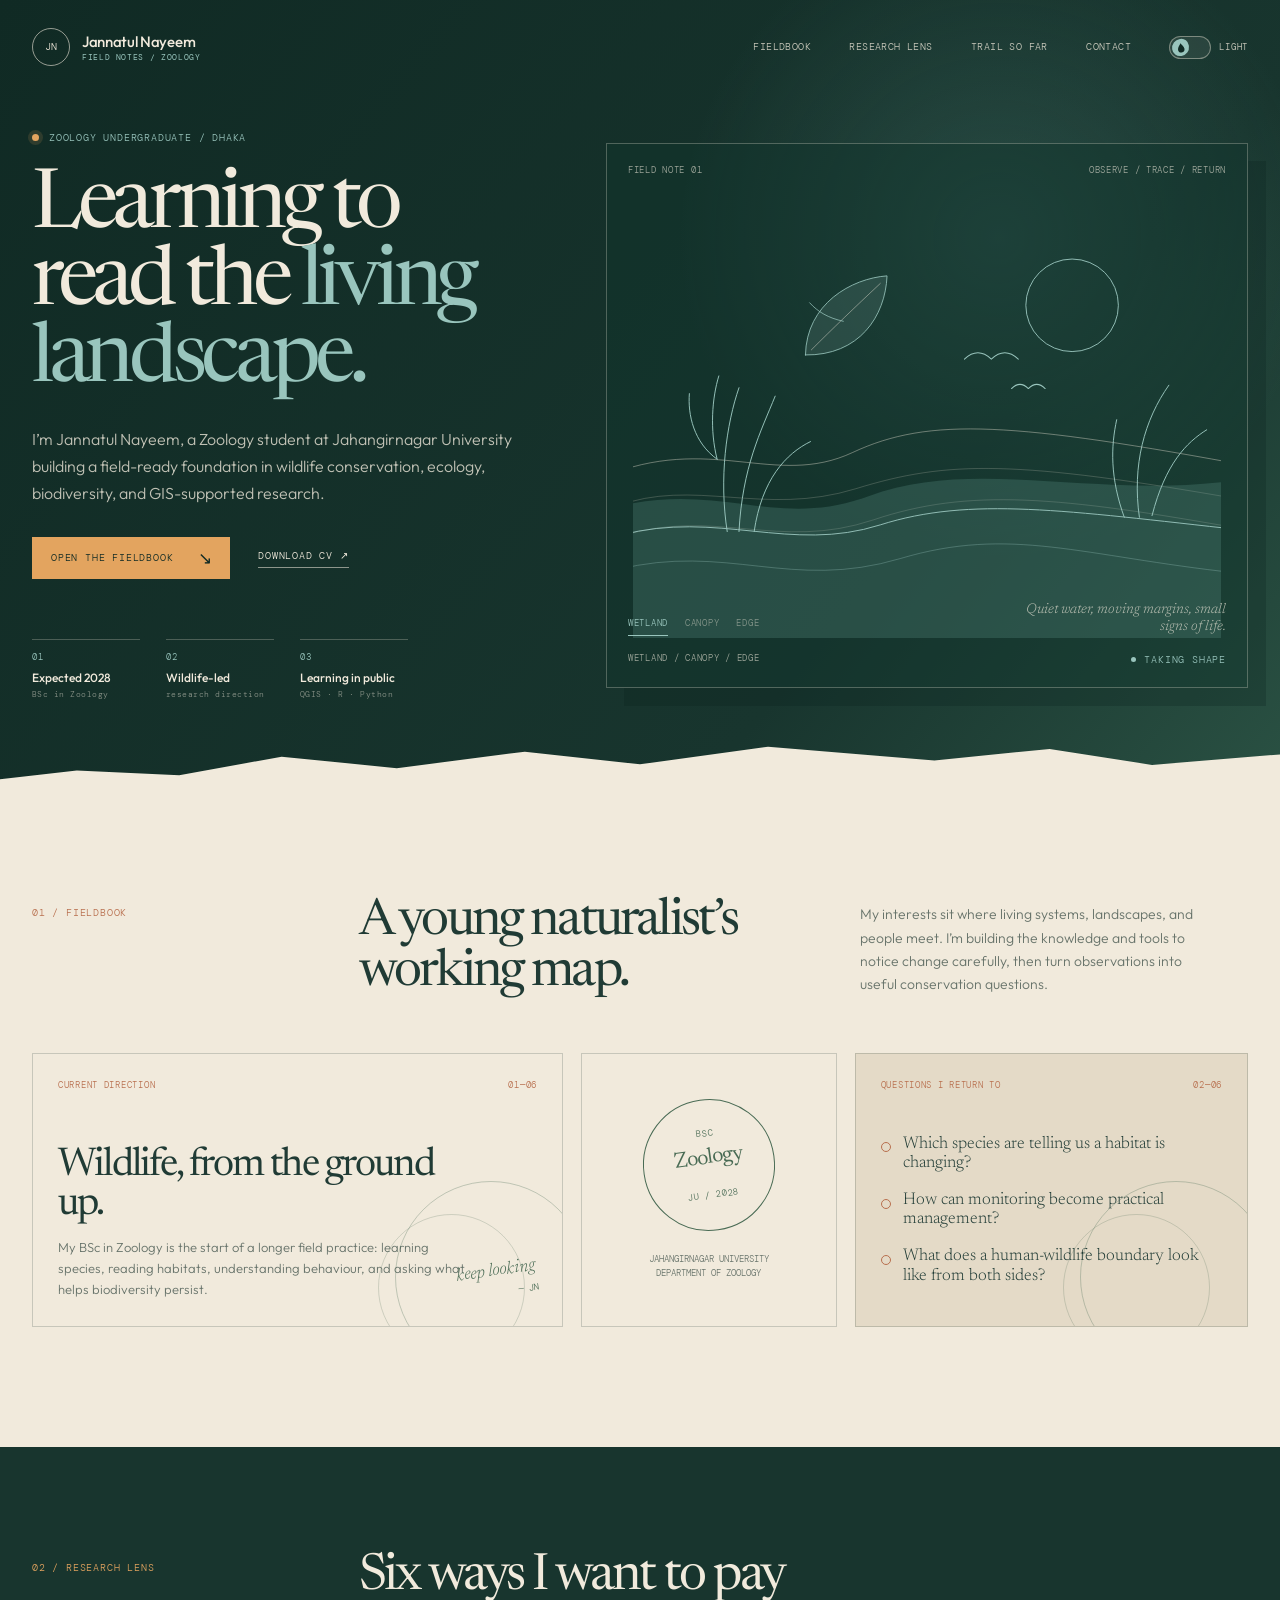
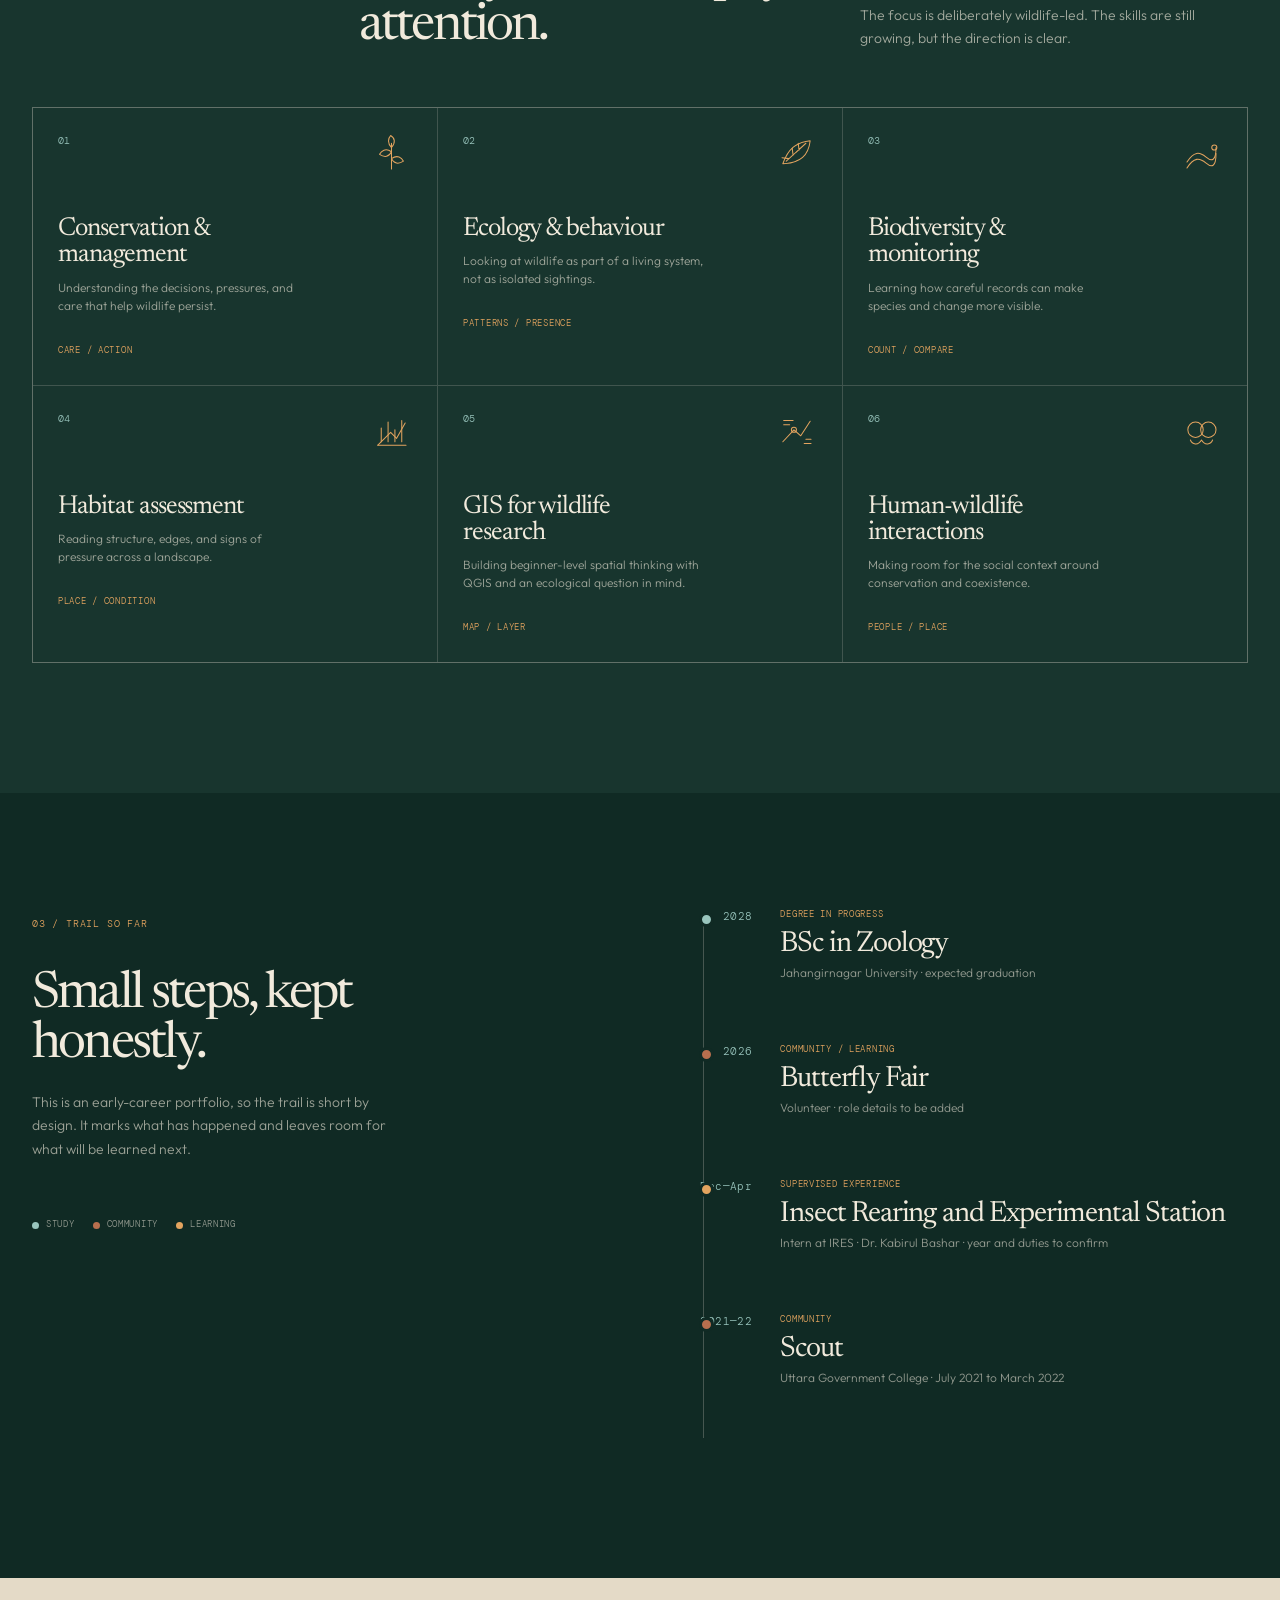
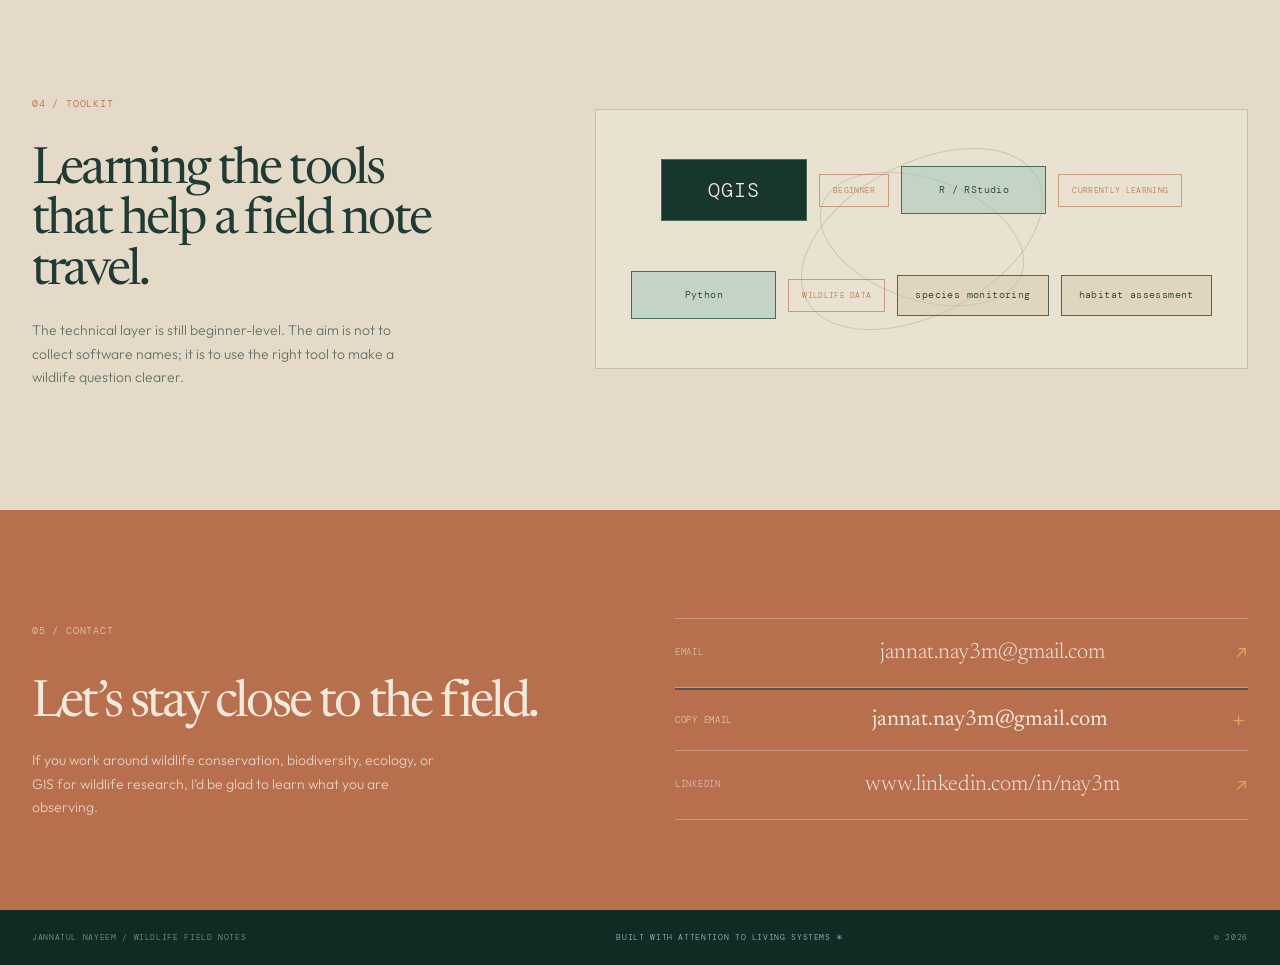
==== index.html @ 7527da5e "Add birds and flowing water to theme transition" ====
<!doctype html>
<html lang="en" data-theme="light">
  <head>
    <meta charset="utf-8">
    <meta name="viewport" content="width=device-width, initial-scale=1">
    <meta name="description" content="Jannatul Nayeem is a Zoology undergraduate building a field-ready foundation in wildlife conservation, biodiversity, species monitoring, habitat assessment, and GIS.">
    <meta name="theme-color" content="#18352e">
    <title>Jannatul Nayeem | Wildlife field notes</title>
    <script>
      try {
        const savedTheme = localStorage.getItem("jn-theme");
        if (savedTheme === "dark" || savedTheme === "light") {
          document.documentElement.dataset.theme = savedTheme;
        }
      } catch (error) {}
    </script>
    <link rel="preconnect" href="https://fonts.googleapis.com">
    <link rel="preconnect" href="https://fonts.gstatic.com" crossorigin>
    <link href="https://fonts.googleapis.com/css2?family=DM+Mono:wght@400;500&family=Newsreader:opsz,wght@6..72,300;6..72,400;6..72,500;6..72,600&family=Outfit:wght@300;400;500;600&display=swap" rel="stylesheet">
    <link rel="stylesheet" href="./styles.css">
  </head>
  <body>
    <div class="theme-drop-overlay" data-theme-drop aria-hidden="true">
      <span class="theme-ripple-cover" aria-hidden="true"></span>
      <div class="theme-water" aria-hidden="true"></div>
      <svg class="theme-water-flow" viewBox="0 0 1200 160" preserveAspectRatio="none" aria-hidden="true">
        <path class="flow-line flow-line-one" d="M0 76 C170 48 300 105 470 76 S790 47 1200 77"></path>
        <path class="flow-line flow-line-two" d="M0 99 C180 72 325 127 520 96 S850 76 1200 103"></path>
        <path class="flow-line flow-line-three" d="M0 124 C160 103 310 145 500 119 S870 104 1200 130"></path>
      </svg>
      <span class="theme-water-ripple" aria-hidden="true"></span>
      <div class="theme-birds" aria-hidden="true">
        <svg class="theme-bird bird-one" viewBox="0 0 32 16">
          <path d="M1 9C6 2 10 2 15 7C20 2 26 2 31 9C25 6 21 6 16 10C11 6 7 6 1 9Z"></path>
        </svg>
        <svg class="theme-bird bird-two" viewBox="0 0 32 16">
          <path d="M1 9C6 2 10 2 15 7C20 2 26 2 31 9C25 6 21 6 16 10C11 6 7 6 1 9Z"></path>
        </svg>
        <svg class="theme-bird bird-three" viewBox="0 0 32 16">
          <path d="M1 9C6 2 10 2 15 7C20 2 26 2 31 9C25 6 21 6 16 10C11 6 7 6 1 9Z"></path>
        </svg>
      </div>
      <svg class="theme-drop" viewBox="0 0 40 56" aria-hidden="true">
        <path d="M20 1C20 1 5 21.5 5 36a15 15 0 0 0 30 0C35 21.5 20 1 20 1Z"></path>
        <ellipse cx="13.5" cy="35" rx="3.5" ry="5.5"></ellipse>
      </svg>
      <span class="theme-drop-bead" aria-hidden="true"></span>
    </div>
    <div class="topographic-texture" aria-hidden="true"></div>
    <header class="site-header" id="top">
      <div class="nav-wrap">
        <a class="wordmark" href="#top" aria-label="Jannatul Nayeem home">
          <span class="wordmark-mark">JN</span>
          <span class="wordmark-copy">Jannatul Nayeem<small>field notes / zoology</small></span>
        </a>
        <div class="nav-actions">
          <button class="menu-toggle" type="button" aria-expanded="false" aria-controls="site-nav">Menu<span class="menu-line"></span></button>
          <nav class="site-nav" id="site-nav" aria-label="Primary navigation">
            <a href="#fieldbook">Fieldbook</a>
            <a href="#research">Research lens</a>
            <a href="#journey">Trail so far</a>
            <a href="#contact">Contact</a>
          </nav>
          <button class="theme-toggle" type="button" data-theme-toggle aria-pressed="false" aria-label="Switch to dark mode" title="Switch to dark mode">
            <span class="theme-toggle-track" aria-hidden="true"><span class="theme-toggle-drop"><svg viewBox="0 0 24 24"><path d="M12 2.5C10.2 5.8 5.5 10.4 5.5 14.8a6.5 6.5 0 0 0 13 0C18.5 10.4 13.8 5.8 12 2.5Z"></path></svg></span></span>
            <span class="theme-toggle-label">light</span>
          </button>
        </div>
      </div>
    </header>

    <main>
      <section class="hero section-shell" aria-labelledby="hero-title">
        <div class="hero-copy">
          <p class="eyebrow"><span class="eyebrow-dot"></span> Zoology undergraduate / Dhaka</p>
          <h1 id="hero-title">Learning to read the <em>living landscape.</em></h1>
          <p class="hero-intro">I’m Jannatul Nayeem, a Zoology student at Jahangirnagar University building a field-ready foundation in wildlife conservation, ecology, biodiversity, and GIS-supported research.</p>
          <div class="hero-actions">
            <a class="button button-primary" href="#fieldbook">Open the fieldbook <span aria-hidden="true">↘</span></a>
            <a class="text-link" href="./Jannatul-Nayeem-CV.docx">Download CV <span aria-hidden="true">↗</span></a>
          </div>
          <div class="hero-facts" aria-label="Quick facts">
            <div><span>01</span><strong>Expected 2028</strong><small>BSc in Zoology</small></div>
            <div><span>02</span><strong>Wildlife-led</strong><small>research direction</small></div>
            <div><span>03</span><strong>Learning in public</strong><small>QGIS · R · Python</small></div>
          </div>
        </div>

        <div class="hero-art-wrap">
          <div class="hero-art" data-habitat="wetland">
            <div class="art-topline"><span>FIELD NOTE 01</span><span>OBSERVE / TRACE / RETURN</span></div>
            <svg class="habitat-drawing" viewBox="0 0 700 520" role="img" aria-labelledby="habitat-title habitat-desc">
              <title id="habitat-title">An abstract field sketch of a wetland edge</title>
              <desc id="habitat-desc">Layered contour lines, reeds, a rising sun, and birds over a quiet waterline.</desc>
              <circle class="sun" cx="522" cy="124" r="55"></circle>
              <path class="contour contour-one" d="M-35 328 C92 275 169 342 261 299 S452 263 739 316"></path>
              <path class="contour contour-two" d="M-20 363 C72 328 155 376 265 342 S455 308 724 355"></path>
              <path class="contour contour-three" d="M-16 399 C96 363 173 417 286 379 S506 351 725 390"></path>
              <path class="water" d="M-25 365 C101 331 170 392 280 351 C409 303 555 357 725 331 L725 544 L-25 544 Z"></path>
              <path class="water-line" d="M-14 397 C101 367 187 419 294 385 S514 368 723 391"></path>
              <path class="water-line faint" d="M-18 438 C112 406 187 464 318 425 S532 422 716 442"></path>
              <g class="reeds">
                <path d="M112 393 C102 330 111 265 126 222"></path>
                <path d="M126 393 C130 316 152 274 169 232"></path>
                <path d="M144 393 C153 331 182 300 211 286"></path>
                <path d="M100 307 C72 287 65 254 67 229"></path>
                <path d="M100 307 C91 272 94 234 102 208"></path>
                <path d="M602 376 C593 314 608 260 637 219"></path>
                <path d="M617 374 C633 312 658 287 682 272"></path>
                <path d="M584 376 C567 329 568 292 575 260"></path>
              </g>
              <g class="birds">
                <path d="M394 188 q16 -15 32 0 q16 -15 32 0"></path>
                <path d="M450 223 q10 -10 20 0 q10 -10 20 0"></path>
              </g>
              <g class="leaf-mark">
                <path d="M205 183 C206 122 260 92 302 89 C300 137 269 184 205 183 Z"></path>
                <path d="M212 177 C238 151 263 127 294 98"></path>
                <path d="M250 143 C232 139 220 132 210 121"></path>
              </g>
            </svg>
            <div class="art-bottomline"><span>WETLAND / CANOPY / EDGE</span><span class="art-status"><i></i> taking shape</span></div>
            <div class="habitat-switcher" role="tablist" aria-label="Habitat palette">
              <button class="habitat-tab is-active" type="button" role="tab" aria-selected="true" data-habitat="wetland">wetland</button>
              <button class="habitat-tab" type="button" role="tab" aria-selected="false" data-habitat="canopy">canopy</button>
              <button class="habitat-tab" type="button" role="tab" aria-selected="false" data-habitat="edge">edge</button>
            </div>
            <p class="art-note" id="habitat-note">Quiet water, moving margins, small signs of life.</p>
          </div>
        </div>
      </section>

      <section class="paper-section" id="fieldbook" aria-labelledby="fieldbook-title">
        <div class="section-shell">
          <div class="section-heading" data-reveal>
            <p class="section-number">01 / fieldbook</p>
            <h2 id="fieldbook-title">A young naturalist’s working map.</h2>
            <p>My interests sit where living systems, landscapes, and people meet. I’m building the knowledge and tools to notice change carefully, then turn observations into useful conservation questions.</p>
          </div>
          <div class="fieldbook-grid">
            <article class="note-card note-card-large" data-reveal>
              <div class="note-card-meta"><span>current direction</span><span>01—06</span></div>
              <h3>Wildlife, from the ground up.</h3>
              <p>My BSc in Zoology is the start of a longer field practice: learning species, reading habitats, understanding behaviour, and asking what helps biodiversity persist.</p>
              <div class="handwritten-mark">keep looking<br><span>— JN</span></div>
            </article>
            <article class="note-card note-card-stamp" data-reveal>
              <div class="stamp-ring">BSc<br><strong>Zoology</strong><br>JU / 2028</div>
              <p>Jahangirnagar University<br>Department of Zoology</p>
            </article>
            <article class="note-card note-card-list" data-reveal>
              <div class="note-card-meta"><span>questions I return to</span><span>02—06</span></div>
              <ul>
                <li>Which species are telling us a habitat is changing?</li>
                <li>How can monitoring become practical management?</li>
                <li>What does a human-wildlife boundary look like from both sides?</li>
              </ul>
            </article>
          </div>
        </div>
      </section>

      <section class="research-section" id="research" aria-labelledby="research-title">
        <div class="section-shell">
          <div class="section-heading section-heading-dark" data-reveal>
            <p class="section-number">02 / research lens</p>
            <h2 id="research-title">Six ways I want to pay attention.</h2>
            <p>The focus is deliberately wildlife-led. The skills are still growing, but the direction is clear.</p>
          </div>
          <div class="research-grid">
            <article class="research-card" data-reveal>
              <div class="card-top"><span>01</span><svg viewBox="0 0 48 48" aria-hidden="true"><path d="M24 42V12M24 22c-7-5-12-1-14 3 6 4 11 3 14-3Zm0 8c7-5 12-1 14 3-6 4-11 3-14-3Z"></path><path d="M24 17c-5-5-4-11-1-14 5 3 6 8 1 14Z"></path></svg></div>
              <h3>Conservation &amp; management</h3>
              <p>Understanding the decisions, pressures, and care that help wildlife persist.</p>
              <span class="card-tag">care / action</span>
            </article>
            <article class="research-card" data-reveal>
              <div class="card-top"><span>02</span><svg viewBox="0 0 48 48" aria-hidden="true"><path d="M8 36c6-17 15-25 32-27-2 17-11 26-32 27Z"></path><path d="M12 33 35 12M20 26l-1-8M27 20l-1-8M15 30l-8-1"></path></svg></div>
              <h3>Ecology &amp; behaviour</h3>
              <p>Looking at wildlife as part of a living system, not as isolated sightings.</p>
              <span class="card-tag">patterns / presence</span>
            </article>
            <article class="research-card" data-reveal>
              <div class="card-top"><span>03</span><svg viewBox="0 0 48 48" aria-hidden="true"><path d="M7 34c8-13 15-12 22-6s12 5 12-11"></path><path d="M7 41c8-13 15-12 22-6s12 5 12-11"></path><circle cx="39" cy="17" r="3"></circle></svg></div>
              <h3>Biodiversity &amp; monitoring</h3>
              <p>Learning how careful records can make species and change more visible.</p>
              <span class="card-tag">count / compare</span>
            </article>
            <article class="research-card" data-reveal>
              <div class="card-top"><span>04</span><svg viewBox="0 0 48 48" aria-hidden="true"><path d="M8 40 23 25l7 7 10-18"></path><path d="M8 40h33M12 36V20M20 36V13M28 36V22M36 36V11"></path></svg></div>
              <h3>Habitat assessment</h3>
              <p>Reading structure, edges, and signs of pressure across a landscape.</p>
              <span class="card-tag">place / condition</span>
            </article>
            <article class="research-card" data-reveal>
              <div class="card-top"><span>05</span><svg viewBox="0 0 48 48" aria-hidden="true"><path d="M8 36 21 22l8 7 11-17"></path><path d="M9 11h11M9 16h7M33 38h8M35 33h6"></path><circle cx="21" cy="22" r="3"></circle></svg></div>
              <h3>GIS for wildlife research</h3>
              <p>Building beginner-level spatial thinking with QGIS and an ecological question in mind.</p>
              <span class="card-tag">map / layer</span>
            </article>
            <article class="research-card" data-reveal>
              <div class="card-top"><span>06</span><svg viewBox="0 0 48 48" aria-hidden="true"><circle cx="17" cy="22" r="9"></circle><circle cx="32" cy="22" r="9"></circle><path d="M11 34c2 5 9 7 13 0 4 7 11 5 13 0"></path></svg></div>
              <h3>Human-wildlife interactions</h3>
              <p>Making room for the social context around conservation and coexistence.</p>
              <span class="card-tag">people / place</span>
            </article>
          </div>
        </div>
      </section>

      <section class="trail-section" id="journey" aria-labelledby="journey-title">
        <div class="section-shell trail-layout">
          <div class="trail-intro" data-reveal>
            <p class="section-number">03 / trail so far</p>
            <h2 id="journey-title">Small steps, kept honestly.</h2>
            <p>This is an early-career portfolio, so the trail is short by design. It marks what has happened and leaves room for what will be learned next.</p>
            <div class="trail-legend"><span><i class="legend-dot legend-dot-study"></i> study</span><span><i class="legend-dot legend-dot-community"></i> community</span><span><i class="legend-dot legend-dot-learning"></i> learning</span></div>
          </div>
          <div class="timeline">
            <article class="timeline-item timeline-study" data-reveal><span class="timeline-year">2028</span><div><p class="timeline-label">degree in progress</p><h3>BSc in Zoology</h3><p>Jahangirnagar University · expected graduation</p></div></article>
            <article class="timeline-item timeline-community" data-reveal><span class="timeline-year">2026</span><div><p class="timeline-label">community / learning</p><h3>Butterfly Fair</h3><p>Volunteer · role details to be added</p></div></article>
            <article class="timeline-item timeline-learning" data-reveal><span class="timeline-year">Dec—Apr</span><div><p class="timeline-label">supervised experience</p><h3>Insect Rearing and Experimental Station</h3><p>Intern at IRES · Dr. Kabirul Bashar · year and duties to confirm</p></div></article>
            <article class="timeline-item timeline-community" data-reveal><span class="timeline-year">2021—22</span><div><p class="timeline-label">community</p><h3>Scout</h3><p>Uttara Government College · July 2021 to March 2022</p></div></article>
          </div>
        </div>
      </section>

      <section class="toolkit-section" aria-labelledby="toolkit-title">
        <div class="section-shell toolkit-grid">
          <div data-reveal>
            <p class="section-number">04 / toolkit</p>
            <h2 id="toolkit-title">Learning the tools that help a field note travel.</h2>
            <p class="toolkit-copy">The technical layer is still beginner-level. The aim is not to collect software names; it is to use the right tool to make a wildlife question clearer.</p>
          </div>
          <div class="toolkit-cloud" data-reveal aria-label="Tools and learning areas">
            <span class="tool-chip chip-large">QGIS</span>
            <span class="tool-chip chip-small">beginner</span>
            <span class="tool-chip chip-medium">R / RStudio</span>
            <span class="tool-chip chip-small">currently learning</span>
            <span class="tool-chip chip-medium">Python</span>
            <span class="tool-chip chip-small">wildlife data</span>
            <span class="tool-chip chip-wide">species monitoring</span>
            <span class="tool-chip chip-wide">habitat assessment</span>
          </div>
        </div>
      </section>

      <section class="contact-section" id="contact" aria-labelledby="contact-title">
        <div class="section-shell contact-inner" data-reveal>
          <div>
            <p class="section-number">05 / contact</p>
            <h2 id="contact-title">Let’s stay close to the field.</h2>
            <p>If you work around wildlife conservation, biodiversity, ecology, or GIS for wildlife research, I’d be glad to learn what you are observing.</p>
          </div>
          <div class="contact-links">
            <a class="contact-link" href="mailto:jannat.nay3m@gmail.com"><span>email</span>jannat.nay3m@gmail.com <b aria-hidden="true">↗</b></a>
            <button class="contact-link contact-link-button" type="button" data-copy-email><span>copy email</span>jannat.nay3m@gmail.com <b aria-hidden="true">＋</b></button>
            <a class="contact-link" href="https://www.linkedin.com/in/nay3m" target="_blank" rel="noreferrer"><span>LinkedIn</span>www.linkedin.com/in/nay3m <b aria-hidden="true">↗</b></a>
          </div>
          <p class="contact-status" aria-live="polite" data-contact-status></p>
        </div>
      </section>
    </main>

    <footer class="site-footer">
      <div class="section-shell footer-inner">
        <span>Jannatul Nayeem / wildlife field notes</span>
        <span>Built with attention to living systems <span aria-hidden="true">✳</span></span>
        <span>© <span data-year>2026</span></span>
      </div>
    </footer>
    <script src="./script.js"></script>
  </body>
</html>
---- styles.css ----
:root {
  --ink: #203b35;
  --deep: #102a24;
  --forest: #18352e;
  --moss: #496b54;
  --water: #99c5bd;
  --water-dark: #5d928a;
  --paper: #f1eadc;
  --paper-deep: #e4dac7;
  --sand: #d4c5a7;
  --clay: #b86f4e;
  --sun: #e3a45f;
  --muted: #68746b;
  --line: rgba(32, 59, 53, 0.2);
  --serif: "Newsreader", Georgia, serif;
  --sans: "Outfit", Arial, sans-serif;
  --mono: "DM Mono", "Courier New", monospace;
  --radius: 4px;
  --max: 1320px;
}

html {
  color-scheme: light;
}

html[data-theme="dark"] {
  color-scheme: dark;
  --ink: #dce8da;
  --deep: #081c17;
  --forest: #102d26;
  --moss: #86ad8c;
  --water: #a6d8d1;
  --water-dark: #6faea4;
  --paper-deep: #132e26;
  --sand: #415d4a;
  --clay: #c78262;
  --sun: #f1bd72;
  --muted: #aabaaa;
  --line: rgba(220, 232, 218, 0.19);
}

* {
  box-sizing: border-box;
}

html {
  scroll-behavior: smooth;
}

body {
  margin: 0;
  color: var(--ink);
  background: var(--paper);
  font-family: var(--sans);
  font-weight: 300;
  line-height: 1.55;
  overflow-x: hidden;
}

body::selection {
  color: var(--paper);
  background: var(--clay);
}

a {
  color: inherit;
  text-decoration: none;
}

button,
a {
  -webkit-tap-highlight-color: transparent;
}

button:focus-visible,
a:focus-visible {
  outline: 2px solid var(--clay);
  outline-offset: 4px;
}

.topographic-texture {
  position: fixed;
  z-index: 20;
  inset: 0;
  pointer-events: none;
  opacity: 0.18;
  background-image: radial-gradient(rgba(32, 59, 53, 0.22) 0.6px, transparent 0.6px);
  background-size: 8px 8px;
  mix-blend-mode: multiply;
}

.section-shell,
.nav-wrap {
  width: min(calc(100% - 64px), var(--max));
  margin: 0 auto;
}

.site-header {
  position: absolute;
  z-index: 10;
  top: 0;
  left: 0;
  width: 100%;
  color: var(--paper);
}

.nav-wrap {
  display: flex;
  align-items: center;
  justify-content: space-between;
  padding: 28px 0;
}

.nav-actions {
  display: flex;
  align-items: center;
  gap: clamp(18px, 3vw, 42px);
}

.wordmark {
  display: inline-flex;
  align-items: center;
  gap: 12px;
  letter-spacing: -0.02em;
}

.wordmark-mark {
  display: grid;
  width: 38px;
  height: 38px;
  place-items: center;
  border: 1px solid rgba(241, 234, 220, 0.6);
  border-radius: 50%;
  color: var(--paper);
  font-family: var(--mono);
  font-size: 10px;
}

.wordmark-copy {
  font-size: 15px;
  font-weight: 500;
}

.wordmark-copy small {
  display: block;
  margin-top: -2px;
  color: var(--water);
  font-family: var(--mono);
  font-size: 8px;
  font-weight: 400;
  letter-spacing: 0.08em;
  text-transform: uppercase;
}

.site-nav {
  display: flex;
  align-items: center;
  gap: clamp(18px, 3vw, 44px);
  font-family: var(--mono);
  font-size: 10px;
  letter-spacing: 0.04em;
  text-transform: uppercase;
}

.site-nav a {
  position: relative;
  color: rgba(241, 234, 220, 0.82);
}

.site-nav a::after {
  position: absolute;
  right: 0;
  bottom: -7px;
  left: 0;
  height: 1px;
  background: var(--sun);
  content: "";
  transform: scaleX(0);
  transform-origin: right;
  transition: transform 220ms ease;
}

.site-nav a:hover::after {
  transform: scaleX(1);
  transform-origin: left;
}

.theme-toggle {
  display: inline-flex;
  align-items: center;
  gap: 8px;
  padding: 0;
  border: 0;
  color: rgba(241, 234, 220, 0.76);
  background: transparent;
  cursor: pointer;
  font-family: var(--mono);
  font-size: 9px;
  letter-spacing: 0.08em;
  text-transform: uppercase;
}

.theme-toggle-track {
  position: relative;
  display: inline-block;
  width: 42px;
  height: 23px;
  border: 1px solid rgba(241, 234, 220, 0.42);
  border-radius: 999px;
  background: rgba(241, 234, 220, 0.08);
  transition: background 420ms ease, border-color 420ms ease;
}

.theme-toggle-drop {
  position: absolute;
  top: 2px;
  left: 2px;
  display: grid;
  width: 17px;
  height: 17px;
  place-items: center;
  border-radius: 55% 45% 52% 48%;
  background: var(--water);
  transform: rotate(-8deg);
  transition: background 420ms ease, transform 520ms cubic-bezier(0.22, 1, 0.36, 1);
}

.theme-toggle-drop svg {
  width: 12px;
  height: 12px;
  fill: var(--deep);
}

.theme-toggle:hover {
  color: var(--paper);
}

.theme-toggle:hover .theme-toggle-track {
  border-color: var(--water);
}

html[data-theme="dark"] .theme-toggle-track {
  background: rgba(166, 216, 209, 0.12);
}

html[data-theme="dark"] .theme-toggle-drop {
  background: var(--sun);
  transform: translateX(19px) rotate(172deg);
}

html[data-theme="dark"] .paper-section {
  background: var(--paper-deep);
}

html[data-theme="dark"] .toolkit-section {
  background: #0e241e;
}

html[data-theme="dark"] .note-card {
  background: rgba(35, 67, 58, 0.64);
}

html[data-theme="dark"] .toolkit-cloud {
  background: rgba(35, 67, 58, 0.62);
}

html[data-theme="dark"] .chip-medium {
  background: rgba(117, 181, 171, 0.22);
}

html[data-theme="dark"] .chip-wide {
  background: rgba(212, 197, 167, 0.12);
}

body,
.paper-section,
.research-section,
.trail-section,
.toolkit-section,
.note-card,
.toolkit-cloud,
.hero-art,
.site-footer {
  transition: background-color 420ms ease, color 420ms ease, border-color 420ms ease;
}

.theme-drop-overlay {
  position: fixed;
  z-index: 99999;
  inset: 0;
  pointer-events: none;
  opacity: 0;
  visibility: hidden;
  view-transition-name: theme-drop;
}

.theme-drop-overlay.is-active {
  opacity: 1;
  visibility: visible;
}

.theme-water {
  position: absolute;
  inset: 0;
  width: 100%;
  height: 100%;
  pointer-events: none;
}

.theme-water-flow {
  position: absolute;
  z-index: 1;
  top: calc(var(--ripple-y, 42vh) - 80px);
  left: -10%;
  width: 120%;
  height: 160px;
  overflow: visible;
  opacity: 0;
  transform: scaleX(0.18);
  transform-origin: 50% 50%;
}

.theme-water-flow.is-flowing {
  opacity: 0.92;
  animation: theme-water-flow-spread 1750ms cubic-bezier(0.12, 0.72, 0.28, 1) both;
}

.flow-line {
  fill: none;
  stroke: var(--water);
  stroke-linecap: round;
  stroke-dasharray: 90 34;
  stroke-width: 2;
  opacity: 0.8;
}

.flow-line-two {
  stroke-width: 1.5;
  opacity: 0.62;
}

.flow-line-three {
  stroke-width: 1;
  opacity: 0.44;
}

.theme-water-flow.is-flowing .flow-line {
  animation: theme-water-flow-slide 1400ms linear both;
}

.theme-water-flow.is-flowing .flow-line-two {
  animation-delay: 80ms;
}

.theme-water-flow.is-flowing .flow-line-three {
  animation-delay: 150ms;
}

.theme-water-ripple {
  position: absolute;
  z-index: 1;
  top: var(--ripple-y, 42vh);
  left: var(--ripple-x, 50vw);
  width: 92px;
  height: 28px;
  border: 2px solid var(--water);
  border-radius: 50%;
  opacity: 0;
  transform: translate(-50%, -50%) scale(0.2);
}

.theme-water-ripple::after {
  position: absolute;
  top: -12px;
  right: -28px;
  bottom: -12px;
  left: -28px;
  border: 1px solid var(--water);
  border-radius: 50%;
  content: "";
  opacity: 0.5;
}

.theme-water-ripple.is-flowing {
  animation: theme-water-ripple 1500ms cubic-bezier(0.12, 0.72, 0.28, 1) both;
}

.theme-birds {
  position: absolute;
  z-index: 4;
  inset: 0;
  pointer-events: none;
}

.theme-bird {
  position: absolute;
  width: 32px;
  height: 16px;
  filter: drop-shadow(0 2px 3px rgba(0, 0, 0, 0.22));
  opacity: 0;
  overflow: visible;
  will-change: transform, opacity;
}

.theme-bird path {
  fill: var(--water);
}

.theme-ripple-cover {
  position: absolute;
  z-index: 0;
  inset: 0;
  background: var(--ripple-cover, var(--deep));
  clip-path: ellipse(0 0 at var(--ripple-x, 50vw) var(--ripple-y, 40vh));
  opacity: 0;
}

.theme-drop {
  position: absolute;
  z-index: 2;
  top: 0;
  left: 0;
  width: 40px;
  height: 56px;
  filter: drop-shadow(0 3px 8px rgba(0, 0, 0, 0.25));
  opacity: 0;
  transform: translate(-50%, 0) scale(0.25);
  transform-origin: 50% 0;
  will-change: transform, opacity;
}

.theme-drop path {
  fill: var(--water);
}

.theme-drop ellipse {
  fill: #fff;
  opacity: 0.35;
}

.theme-drop-bead,
.theme-splash-drop {
  position: absolute;
  pointer-events: none;
}

.theme-drop-bead {
  z-index: 3;
  top: 0;
  left: 0;
  width: 10px;
  height: 10px;
  border-radius: 50%;
  background: var(--water);
  box-shadow: inset 0 2px 2px rgba(255, 255, 255, 0.6), inset 0 -1px 2px rgba(0, 0, 0, 0.35), 0 1px 2px rgba(0, 0, 0, 0.25);
  opacity: 0;
}

.theme-splash-drop {
  z-index: 3;
  opacity: 0.95;
}

.theme-splash-drop i {
  display: block;
  width: 100%;
  height: 100%;
  border-radius: 50%;
  background: var(--water);
  box-shadow: inset 0 1px 1px rgba(255, 255, 255, 0.65), inset 0 -1px 1px rgba(0, 0, 0, 0.35), 0 1px 2px rgba(0, 0, 0, 0.3);
}

@keyframes theme-water-flow-spread {
  0% {
    opacity: 0;
    transform: scaleX(0.18) translateY(6px);
  }

  20% {
    opacity: 0.92;
  }

  100% {
    opacity: 0;
    transform: scaleX(1) translateY(0);
  }
}

@keyframes theme-water-flow-slide {
  0% {
    stroke-dashoffset: 90;
  }

  100% {
    stroke-dashoffset: -220;
  }
}

@keyframes theme-water-ripple {
  0% {
    opacity: 0;
    transform: translate(-50%, -50%) scale(0.2);
  }

  18% {
    opacity: 0.9;
  }

  100% {
    opacity: 0;
    transform: translate(-50%, -50%) scale(4.2);
  }
}

::view-transition {
  pointer-events: none;
}

.menu-toggle {
  display: none;
}

.hero {
  position: relative;
  display: grid;
  min-height: min(780px, 100vh);
  grid-template-columns: minmax(0, 0.86fr) minmax(480px, 1.14fr);
  align-items: center;
  gap: clamp(38px, 7vw, 120px);
  padding-top: 130px;
  padding-bottom: 92px;
  color: var(--paper);
}

.hero::before {
  position: absolute;
  z-index: -1;
  top: 0;
  right: calc((100vw - 100%) / -2);
  bottom: 0;
  left: calc((100vw - 100%) / -2);
  background:
    radial-gradient(circle at 78% 30%, rgba(93, 146, 138, 0.26), transparent 28%),
    linear-gradient(130deg, var(--deep), var(--forest) 70%, #2a5143);
  content: "";
}

.hero::after {
  position: absolute;
  z-index: -1;
  right: calc((100vw - 100%) / -2);
  bottom: -1px;
  left: calc((100vw - 100%) / -2);
  height: 55px;
  background: var(--paper);
  clip-path: polygon(0 74%, 6% 58%, 14% 67%, 22% 33%, 31% 54%, 41% 24%, 50% 47%, 60% 15%, 73% 40%, 82% 19%, 90% 48%, 100% 29%, 100% 100%, 0 100%);
  content: "";
}

.eyebrow,
.section-number,
.note-card-meta,
.card-tag,
.timeline-label,
.art-topline,
.art-bottomline,
.trail-legend,
.contact-link span,
.site-footer,
.habitat-switcher,
.art-status {
  font-family: var(--mono);
  font-size: 10px;
  letter-spacing: 0.08em;
  text-transform: uppercase;
}

.eyebrow {
  display: flex;
  align-items: center;
  gap: 10px;
  margin: 0 0 24px;
  color: var(--water);
}

.eyebrow-dot,
.art-status i {
  display: inline-block;
  width: 7px;
  height: 7px;
  border-radius: 50%;
  background: var(--sun);
  box-shadow: 0 0 0 4px rgba(227, 164, 95, 0.14);
}

h1,
h2,
h3,
p {
  margin-top: 0;
}

h1,
h2,
h3 {
  font-weight: 400;
}

h1 {
  max-width: 700px;
  margin-bottom: 25px;
  font-family: var(--serif);
  font-size: clamp(54px, 6.4vw, 98px);
  letter-spacing: -0.065em;
  line-height: 0.94;
}

h1 em {
  color: var(--water);
  font-style: normal;
}

.hero-intro {
  max-width: 510px;
  margin-bottom: 30px;
  color: rgba(241, 234, 220, 0.78);
  font-size: 16px;
  line-height: 1.7;
}

.hero-actions {
  display: flex;
  align-items: center;
  gap: 28px;
  margin-bottom: 60px;
}

.button {
  display: inline-flex;
  align-items: center;
  gap: 25px;
  padding: 13px 17px 13px 19px;
  font-family: var(--mono);
  font-size: 10px;
  letter-spacing: 0.08em;
  text-transform: uppercase;
  transition: transform 180ms ease, background 180ms ease;
}

.button:hover {
  transform: translateY(-3px);
}

.button-primary {
  color: var(--deep);
  background: var(--sun);
}

.button-primary span {
  font-size: 17px;
  line-height: 0;
}

.text-link {
  padding-bottom: 4px;
  border-bottom: 1px solid rgba(241, 234, 220, 0.55);
  color: var(--paper);
  font-family: var(--mono);
  font-size: 10px;
  letter-spacing: 0.08em;
  text-transform: uppercase;
}

.text-link:hover {
  border-color: var(--sun);
  color: var(--sun);
}

.hero-facts {
  display: flex;
  gap: 26px;
}

.hero-facts div {
  min-width: 108px;
  padding-top: 11px;
  border-top: 1px solid rgba(241, 234, 220, 0.25);
}

.hero-facts span,
.hero-facts small {
  display: block;
  color: var(--water);
  font-family: var(--mono);
  font-size: 9px;
  letter-spacing: 0.06em;
  text-transform: uppercase;
}

.hero-facts strong {
  display: block;
  margin: 4px 0 1px;
  color: var(--paper);
  font-size: 12px;
  font-weight: 500;
}

.hero-facts small {
  color: rgba(241, 234, 220, 0.56);
  font-size: 8px;
  text-transform: none;
}

.hero-art-wrap {
  position: relative;
}

.hero-art {
  --art-main: var(--water);
  --art-line: rgba(241, 234, 220, 0.52);
  position: relative;
  min-height: 545px;
  overflow: hidden;
  padding: 20px 21px 22px;
  border: 1px solid rgba(241, 234, 220, 0.28);
  background: rgba(18, 53, 45, 0.48);
  box-shadow: 18px 18px 0 rgba(9, 35, 29, 0.25);
  transition: background 300ms ease;
  animation: art-settle 850ms cubic-bezier(0.22, 1, 0.36, 1) both;
}

.hero-art[data-habitat="canopy"] {
  --art-main: #c4bc73;
  background: rgba(38, 64, 41, 0.6);
}

.hero-art[data-habitat="edge"] {
  --art-main: #e0a574;
  background: rgba(74, 59, 43, 0.56);
}

.art-topline,
.art-bottomline {
  display: flex;
  justify-content: space-between;
  color: rgba(241, 234, 220, 0.63);
  font-size: 9px;
}

.art-bottomline {
  position: absolute;
  right: 21px;
  bottom: 20px;
  left: 21px;
}

.art-status {
  display: flex;
  align-items: center;
  gap: 8px;
  color: var(--art-main);
}

.art-status i {
  width: 5px;
  height: 5px;
  box-shadow: none;
  background: var(--art-main);
}

.habitat-drawing {
  position: absolute;
  top: 57px;
  left: 4%;
  width: 92%;
  height: auto;
}

.habitat-drawing .sun {
  fill: none;
  stroke: var(--art-main);
  stroke-width: 1.1;
  transform-box: fill-box;
  transform-origin: center;
  animation: sun-pulse 7s ease-in-out infinite;
}

.contour,
.water-line,
.reeds path,
.birds path,
.leaf-mark path {
  fill: none;
  stroke: var(--art-line);
  stroke-linecap: round;
  stroke-linejoin: round;
}

.contour {
  stroke-width: 0.9;
}

.contour-two,
.contour-three {
  opacity: 0.5;
}

.water {
  fill: rgba(93, 146, 138, 0.28);
  stroke: none;
  transform-box: fill-box;
  transform-origin: center;
  animation: water-drift 10s ease-in-out infinite;
}

.water-line {
  stroke: var(--art-main);
  stroke-width: 1.1;
  animation: water-line-drift 8s ease-in-out infinite;
}

.water-line.faint {
  opacity: 0.35;
}

.reeds path {
  stroke: var(--art-main);
  stroke-width: 1.15;
  transform-box: fill-box;
  transform-origin: bottom center;
  animation: reed-sway 6s ease-in-out infinite;
}

.reeds path:nth-child(2n) {
  animation-delay: -1.6s;
}

.reeds path:nth-child(3n) {
  animation-delay: -3.1s;
}

.birds path {
  stroke: var(--art-main);
  stroke-width: 1.2;
  transform-box: fill-box;
  transform-origin: center;
  animation: bird-glide 12s ease-in-out infinite;
}

.birds path:nth-child(2n) {
  animation-delay: -4s;
}

.leaf-mark path:first-child {
  fill: rgba(153, 197, 189, 0.14);
  stroke: var(--art-main);
}

.leaf-mark path:last-child {
  stroke: var(--art-main);
  stroke-width: 0.9;
}

.leaf-mark {
  transform-box: fill-box;
  transform-origin: center;
  animation: leaf-breathe 8s ease-in-out infinite;
}

.habitat-switcher {
  position: absolute;
  bottom: 51px;
  left: 21px;
  display: flex;
  gap: 17px;
}

.habitat-tab {
  padding: 0 0 4px;
  border: 0;
  border-bottom: 1px solid transparent;
  color: rgba(241, 234, 220, 0.46);
  background: transparent;
  cursor: pointer;
  font: inherit;
  font-size: 9px;
  letter-spacing: 0.08em;
  text-transform: uppercase;
}

.habitat-tab:hover,
.habitat-tab.is-active {
  border-color: var(--art-main);
  color: var(--art-main);
}

.art-note {
  position: absolute;
  right: 21px;
  bottom: 51px;
  max-width: 230px;
  margin: 0;
  color: rgba(241, 234, 220, 0.72);
  font-family: var(--serif);
  font-size: 14px;
  font-style: italic;
  line-height: 1.2;
  text-align: right;
}

.paper-section {
  padding: 105px 0 120px;
  background: var(--paper);
}

.section-heading {
  display: grid;
  grid-template-columns: 0.75fr 1.2fr 1fr;
  align-items: end;
  gap: 36px;
  margin-bottom: 55px;
}

.section-number {
  align-self: start;
  margin: 8px 0 0;
  color: var(--clay);
}

.section-heading h2,
.trail-intro h2,
.toolkit-grid h2,
.contact-inner h2 {
  margin-bottom: 0;
  font-family: var(--serif);
  font-size: clamp(38px, 4vw, 62px);
  letter-spacing: -0.055em;
  line-height: 0.98;
}

.section-heading > p:last-child {
  max-width: 340px;
  margin: 0 0 2px;
  color: var(--muted);
  font-size: 14px;
  line-height: 1.65;
}

.fieldbook-grid {
  display: grid;
  grid-template-columns: 1.35fr 0.65fr 1fr;
  gap: 18px;
}

.note-card {
  position: relative;
  min-height: 256px;
  padding: 25px;
  overflow: hidden;
  border: 1px solid var(--line);
  background: rgba(241, 234, 220, 0.38);
}

.note-card::before {
  position: absolute;
  right: -25px;
  bottom: -47px;
  width: 190px;
  height: 190px;
  border: 1px solid rgba(72, 107, 84, 0.3);
  border-radius: 50%;
  content: "";
}

.note-card::after {
  position: absolute;
  right: 37px;
  bottom: -35px;
  width: 145px;
  height: 145px;
  border: 1px solid rgba(72, 107, 84, 0.22);
  border-radius: 50%;
  content: "";
}

.note-card-meta {
  display: flex;
  justify-content: space-between;
  color: var(--clay);
  font-size: 9px;
}

.note-card h3 {
  max-width: 400px;
  margin: 54px 0 12px;
  font-family: var(--serif);
  font-size: clamp(29px, 3.1vw, 45px);
  letter-spacing: -0.045em;
  line-height: 0.98;
}

.note-card p {
  max-width: 420px;
  margin-bottom: 0;
  color: var(--muted);
  font-size: 13px;
  line-height: 1.65;
}

.handwritten-mark {
  position: absolute;
  right: 25px;
  bottom: 29px;
  color: var(--moss);
  font-family: var(--serif);
  font-size: 18px;
  font-style: italic;
  line-height: 1;
  transform: rotate(-8deg);
}

.handwritten-mark span {
  display: block;
  margin-top: 8px;
  font-family: var(--mono);
  font-size: 9px;
  font-style: normal;
  text-align: right;
}

.note-card-stamp {
  display: flex;
  flex-direction: column;
  align-items: center;
  justify-content: center;
  min-height: 256px;
  text-align: center;
}

.note-card-stamp::before,
.note-card-stamp::after {
  display: none;
}

.stamp-ring {
  display: grid;
  width: 132px;
  height: 132px;
  place-content: center;
  border: 1px solid var(--moss);
  border-radius: 50%;
  color: var(--moss);
  font-family: var(--mono);
  font-size: 9px;
  letter-spacing: 0.08em;
  line-height: 1.55;
  text-transform: uppercase;
  transform: rotate(-8deg);
  animation: stamp-float 6s ease-in-out infinite;
}

.stamp-ring strong {
  font-family: var(--serif);
  font-size: 22px;
  font-weight: 400;
  letter-spacing: -0.04em;
  text-transform: none;
}

.note-card-stamp p {
  margin-top: 22px;
  font-family: var(--mono);
  font-size: 9px;
  line-height: 1.5;
  text-transform: uppercase;
}

.note-card-list {
  background: var(--paper-deep);
}

.note-card-list ul {
  position: relative;
  z-index: 1;
  display: grid;
  gap: 17px;
  margin: 42px 0 0;
  padding: 0;
  list-style: none;
}

.note-card-list li {
  position: relative;
  padding-left: 22px;
  font-family: var(--serif);
  font-size: 17px;
  line-height: 1.15;
}

.note-card-list li::before {
  position: absolute;
  top: 0.45em;
  left: 0;
  width: 8px;
  height: 8px;
  border: 1px solid var(--clay);
  border-radius: 50%;
  content: "";
}

.research-section {
  padding: 105px 0 130px;
  color: var(--paper);
  background: var(--forest);
}

.section-heading-dark .section-number {
  color: var(--sun);
}

.section-heading-dark > p:last-child {
  color: rgba(241, 234, 220, 0.64);
}

.research-grid {
  display: grid;
  grid-template-columns: repeat(3, 1fr);
  gap: 1px;
  border: 1px solid rgba(241, 234, 220, 0.18);
  background: rgba(241, 234, 220, 0.18);
}

.research-card {
  min-height: 255px;
  padding: 25px;
  background: var(--forest);
  transition: background 220ms ease, transform 220ms ease;
}

.research-card:hover {
  z-index: 1;
  background: #23483c;
  transform: translateY(-5px);
}

.card-top {
  display: flex;
  align-items: flex-start;
  justify-content: space-between;
  color: var(--water);
  font-family: var(--mono);
  font-size: 10px;
}

.card-top svg {
  width: 41px;
  height: 41px;
  fill: none;
  stroke: var(--sun);
  stroke-linecap: round;
  stroke-linejoin: round;
  stroke-width: 1.2;
}

.research-card h3 {
  max-width: 210px;
  margin: 42px 0 10px;
  color: var(--paper);
  font-family: var(--serif);
  font-size: 26px;
  letter-spacing: -0.04em;
  line-height: 1.01;
}

.research-card p {
  max-width: 245px;
  margin-bottom: 20px;
  color: rgba(241, 234, 220, 0.62);
  font-size: 12px;
  line-height: 1.5;
}

.card-tag {
  color: var(--sun);
  font-size: 9px;
}

.trail-section {
  padding: 115px 0 130px;
  color: var(--paper);
  background: var(--deep);
}

.trail-layout {
  display: grid;
  grid-template-columns: 0.85fr 1.15fr;
  gap: clamp(60px, 10vw, 160px);
}

.trail-intro .section-number {
  color: var(--sun);
}

.trail-intro h2 {
  max-width: 380px;
  margin: 39px 0 20px;
}

.trail-intro > p:not(.section-number) {
  max-width: 355px;
  color: rgba(241, 234, 220, 0.62);
  font-size: 14px;
  line-height: 1.7;
}

.trail-legend {
  display: flex;
  flex-wrap: wrap;
  gap: 18px;
  margin-top: 56px;
  color: rgba(241, 234, 220, 0.58);
  font-size: 9px;
}

.trail-legend span {
  display: inline-flex;
  align-items: center;
  gap: 7px;
}

.legend-dot {
  display: inline-block;
  width: 7px;
  height: 7px;
  border-radius: 50%;
}

.legend-dot-study { background: var(--water); }
.legend-dot-community { background: var(--clay); }
.legend-dot-learning { background: var(--sun); }

.timeline {
  position: relative;
  display: grid;
  gap: 0;
}

.timeline::before {
  position: absolute;
  top: 10px;
  bottom: 10px;
  left: 81px;
  width: 1px;
  background: rgba(241, 234, 220, 0.24);
  content: "";
}

.timeline-item {
  position: relative;
  display: grid;
  grid-template-columns: 130px 1fr;
  gap: 28px;
  min-height: 135px;
  padding-bottom: 40px;
}

.timeline-item::before {
  position: absolute;
  z-index: 1;
  top: 4px;
  left: 77px;
  width: 9px;
  height: 9px;
  border: 3px solid var(--deep);
  border-radius: 50%;
  background: var(--water);
  content: "";
}

.timeline-community::before { background: var(--clay); }
.timeline-learning::before { background: var(--sun); }

.timeline-year {
  color: var(--water);
  font-family: var(--mono);
  font-size: 11px;
  letter-spacing: 0.04em;
  text-align: right;
}

.timeline-label {
  margin-bottom: 8px;
  color: var(--sun);
  font-size: 9px;
}

.timeline-item h3 {
  margin-bottom: 5px;
  color: var(--paper);
  font-family: var(--serif);
  font-size: 29px;
  letter-spacing: -0.04em;
  line-height: 1;
}

.timeline-item p:last-child {
  margin: 0;
  color: rgba(241, 234, 220, 0.58);
  font-size: 12px;
}

.toolkit-section {
  padding: 110px 0 120px;
  background: var(--paper-deep);
}

.toolkit-grid {
  display: grid;
  grid-template-columns: 0.8fr 1.2fr;
  align-items: center;
  gap: clamp(50px, 10vw, 150px);
}

.toolkit-grid h2 {
  max-width: 500px;
  margin: 35px 0 22px;
}

.toolkit-copy {
  max-width: 380px;
  margin: 0;
  color: var(--muted);
  font-size: 14px;
  line-height: 1.7;
}

.toolkit-cloud {
  position: relative;
  display: flex;
  flex-wrap: wrap;
  align-items: center;
  justify-content: center;
  gap: 12px;
  min-height: 260px;
  padding: 30px;
  border: 1px solid var(--line);
  background: rgba(241, 234, 220, 0.48);
}

.toolkit-cloud::before,
.toolkit-cloud::after {
  position: absolute;
  border: 1px solid rgba(72, 107, 84, 0.22);
  border-radius: 50%;
  content: "";
}

.toolkit-cloud::before {
  width: 210px;
  height: 120px;
  transform: rotate(19deg);
}

.toolkit-cloud::after {
  width: 260px;
  height: 150px;
  transform: rotate(-28deg);
}

.tool-chip {
  position: relative;
  z-index: 1;
  display: inline-flex;
  align-items: center;
  justify-content: center;
  border: 1px solid var(--moss);
  color: var(--ink);
  font-family: var(--mono);
  font-size: 10px;
  letter-spacing: 0.04em;
}

.chip-large {
  width: 146px;
  height: 62px;
  color: var(--paper);
  background: var(--forest);
  font-size: 20px;
}

.chip-medium {
  width: 145px;
  height: 48px;
  background: rgba(153, 197, 189, 0.48);
}

.chip-small {
  min-height: 33px;
  padding: 0 13px;
  border-color: rgba(184, 111, 78, 0.62);
  color: var(--clay);
  font-size: 8px;
  text-transform: uppercase;
}

.chip-wide {
  min-height: 41px;
  padding: 0 17px;
  background: rgba(212, 197, 167, 0.45);
}

.contact-section {
  padding: 105px 0 90px;
  color: var(--paper);
  background: var(--clay);
}

.contact-inner {
  position: relative;
  display: grid;
  grid-template-columns: 1fr 1fr;
  gap: 70px;
}

.contact-inner .section-number {
  color: rgba(241, 234, 220, 0.72);
}

.contact-inner h2 {
  max-width: 540px;
  margin: 40px 0 20px;
  color: var(--paper);
}

.contact-inner > div:first-child > p:last-child {
  max-width: 405px;
  margin: 0;
  color: rgba(241, 234, 220, 0.78);
  font-size: 14px;
  line-height: 1.7;
}

.contact-links {
  display: grid;
  align-content: end;
  gap: 0;
}

.contact-link {
  display: flex;
  align-items: center;
  justify-content: space-between;
  gap: 18px;
  padding: 17px 0;
  border-bottom: 1px solid rgba(241, 234, 220, 0.35);
  color: var(--paper);
  font-family: var(--serif);
  font-size: 22px;
  text-align: left;
}

.contact-link:first-child {
  border-top: 1px solid rgba(241, 234, 220, 0.35);
}

.contact-link span {
  flex: 0 0 75px;
  color: rgba(241, 234, 220, 0.62);
  font-size: 9px;
}

.contact-link b {
  color: var(--sun);
  font-family: var(--sans);
  font-size: 19px;
  font-weight: 300;
}

.contact-link:hover {
  color: var(--sun);
}

.contact-link-button {
  width: 100%;
  border-right: 0;
  border-left: 0;
  cursor: pointer;
  background: transparent;
}

.contact-link.is-placeholder {
  color: rgba(241, 234, 220, 0.72);
}

.contact-status {
  position: absolute;
  right: 0;
  bottom: -37px;
  margin: 0;
  color: var(--sun);
  font-family: var(--mono);
  font-size: 9px;
  text-transform: uppercase;
}

.site-footer {
  padding: 21px 0;
  color: rgba(241, 234, 220, 0.56);
  background: var(--deep);
  font-size: 8px;
}

.footer-inner {
  display: flex;
  justify-content: space-between;
  gap: 20px;
}

.footer-inner span:nth-child(2) {
  color: var(--water);
}

[data-reveal] {
  opacity: 0;
  transform: translateY(18px);
  transition: opacity 650ms ease, transform 650ms ease;
}

[data-reveal].is-visible {
  opacity: 1;
  transform: translateY(0);
}

@keyframes art-settle {
  from {
    opacity: 0;
    transform: translateY(16px) scale(0.985);
  }

  to {
    opacity: 1;
    transform: translateY(0) scale(1);
  }
}

@keyframes sun-pulse {
  0%,
  100% {
    opacity: 0.72;
    transform: scale(0.96);
  }

  50% {
    opacity: 1;
    transform: scale(1.04);
  }
}

@keyframes water-drift {
  0%,
  100% {
    transform: translateX(-4px) scaleX(1);
  }

  50% {
    transform: translateX(4px) scaleX(1.015);
  }
}

@keyframes water-line-drift {
  0%,
  100% {
    opacity: 0.72;
    transform: translateX(-3px);
  }

  50% {
    opacity: 1;
    transform: translateX(3px);
  }
}

@keyframes reed-sway {
  0%,
  100% {
    transform: rotate(-1.5deg);
  }

  50% {
    transform: rotate(2deg);
  }
}

@keyframes bird-glide {
  0%,
  100% {
    opacity: 0.62;
    transform: translate(0, 0);
  }

  50% {
    opacity: 1;
    transform: translate(6px, -4px);
  }
}

@keyframes leaf-breathe {
  0%,
  100% {
    transform: rotate(-1deg) scale(0.98);
  }

  50% {
    transform: rotate(2deg) scale(1.02);
  }
}

@keyframes stamp-float {
  0%,
  100% {
    transform: translateY(0) rotate(-8deg);
  }

  50% {
    transform: translateY(-5px) rotate(-6deg);
  }
}

@media (prefers-reduced-motion: no-preference) {
  ::view-transition-old(root) {
    animation: none;
  }

  ::view-transition-new(root) {
    animation: theme-ripple-reveal 2.2s cubic-bezier(0.12, 0.72, 0.28, 1) both;
  }

  ::view-transition-old(theme-drop) {
    display: none;
  }

  ::view-transition-new(theme-drop) {
    animation: none;
  }

}

@keyframes theme-ripple-reveal {
  0% {
    clip-path: ellipse(0 0 at var(--ripple-x, 50vw) var(--ripple-y, 40vh));
  }

  100% {
    clip-path: ellipse(var(--ripple-rx, 160vmax) var(--ripple-ry, 90vmax) at var(--ripple-x, 50vw) var(--ripple-y, 40vh));
  }
}

@media (max-width: 1000px) {
  .hero {
    grid-template-columns: 1fr;
    gap: 60px;
    padding-top: 145px;
  }

  .hero-copy {
    max-width: 700px;
  }

  .hero-art-wrap {
    max-width: 760px;
  }

  .section-heading {
    grid-template-columns: 0.6fr 1.1fr 1fr;
  }

  .fieldbook-grid {
    grid-template-columns: 1fr 1fr;
  }

  .note-card-large {
    grid-column: span 2;
  }

  .research-grid {
    grid-template-columns: repeat(2, 1fr);
  }
}

@media (max-width: 700px) {
  .section-shell,
  .nav-wrap {
    width: min(calc(100% - 36px), var(--max));
  }

  .nav-wrap {
    padding-top: 19px;
  }

  .nav-actions {
    gap: 15px;
  }

  .menu-toggle {
    display: inline-flex;
    align-items: center;
    gap: 9px;
    padding: 8px 0;
    border: 0;
    color: var(--paper);
    background: transparent;
    font-family: var(--mono);
    font-size: 9px;
    letter-spacing: 0.08em;
    text-transform: uppercase;
  }

  .menu-line {
    display: inline-block;
    width: 22px;
    height: 1px;
    background: var(--sun);
    box-shadow: 0 6px 0 var(--sun);
  }

  .site-nav {
    position: absolute;
    top: 78px;
    right: 18px;
    left: 18px;
    display: grid;
    gap: 0;
    padding: 8px 18px;
    border: 1px solid rgba(241, 234, 220, 0.25);
    background: var(--forest);
    opacity: 0;
    pointer-events: none;
    transform: translateY(-8px);
    transition: opacity 180ms ease, transform 180ms ease;
  }

  .theme-toggle-label {
    display: none;
  }

  .theme-toggle-track {
    width: 39px;
  }

  html[data-theme="dark"] .theme-toggle-drop {
    transform: translateX(16px) rotate(172deg);
  }

  .site-nav.is-open {
    opacity: 1;
    pointer-events: auto;
    transform: translateY(0);
  }

  .site-nav a {
    padding: 13px 0;
    border-bottom: 1px solid rgba(241, 234, 220, 0.14);
  }

  .site-nav a:last-child {
    border-bottom: 0;
  }

  .hero {
    min-height: 0;
    padding-top: 128px;
    padding-bottom: 82px;
  }

  h1 {
    font-size: clamp(54px, 15vw, 82px);
  }

  .hero-intro {
    font-size: 15px;
  }

  .hero-actions {
    align-items: flex-start;
    flex-direction: column;
    gap: 20px;
    margin-bottom: 44px;
  }

  .hero-facts {
    display: grid;
    grid-template-columns: repeat(3, 1fr);
    gap: 10px;
  }

  .hero-facts div {
    min-width: 0;
  }

  .hero-facts strong {
    font-size: 10px;
  }

  .hero-art {
    min-height: 405px;
    padding: 15px;
  }

  .art-topline,
  .art-bottomline {
    font-size: 7px;
  }

  .art-topline span:last-child,
  .art-bottomline span:first-child {
    display: none;
  }

  .art-bottomline {
    right: 15px;
    bottom: 15px;
    left: 15px;
  }

  .habitat-drawing {
    top: 55px;
    left: -7%;
    width: 114%;
  }

  .habitat-switcher {
    bottom: 45px;
    left: 15px;
    gap: 10px;
  }

  .art-note {
    right: 15px;
    bottom: 45px;
    max-width: 155px;
    font-size: 11px;
  }

  .paper-section,
  .research-section,
  .trail-section,
  .toolkit-section {
    padding: 78px 0 85px;
  }

  .section-heading {
    display: block;
    margin-bottom: 36px;
  }

  .section-heading h2,
  .trail-intro h2,
  .toolkit-grid h2,
  .contact-inner h2 {
    margin: 29px 0 18px;
    font-size: 47px;
  }

  .section-heading > p:last-child {
    max-width: 430px;
  }

  .fieldbook-grid {
    display: grid;
    grid-template-columns: 1fr;
  }

  .note-card-large {
    grid-column: auto;
  }

  .note-card,
  .note-card-stamp {
    min-height: 240px;
  }

  .note-card h3 {
    margin-top: 44px;
    font-size: 39px;
  }

  .research-grid {
    grid-template-columns: 1fr;
  }

  .research-card {
    min-height: 215px;
  }

  .research-card h3 {
    margin-top: 30px;
  }

  .trail-layout,
  .toolkit-grid,
  .contact-inner {
    grid-template-columns: 1fr;
    gap: 55px;
  }

  .trail-intro h2,
  .toolkit-grid h2,
  .contact-inner h2 {
    margin-top: 29px;
  }

  .trail-legend {
    margin-top: 38px;
  }

  .timeline::before {
    left: 62px;
  }

  .timeline-item {
    grid-template-columns: 92px 1fr;
    gap: 22px;
    min-height: 142px;
  }

  .timeline-item::before {
    left: 58px;
  }

  .timeline-year {
    font-size: 9px;
  }

  .timeline-item h3 {
    font-size: 25px;
  }

  .toolkit-cloud {
    min-height: 300px;
    padding: 20px 12px;
  }

  .contact-section {
    padding: 78px 0 70px;
  }

  .contact-links {
    align-self: start;
  }

  .contact-link {
    font-size: 17px;
  }

  .contact-link span {
    flex-basis: 64px;
    font-size: 8px;
  }

  .contact-status {
    position: static;
    margin-top: -36px;
  }

  .footer-inner {
    align-items: flex-start;
    flex-direction: column;
    gap: 8px;
  }
}

@media (max-width: 430px) {
  .section-shell,
  .nav-wrap {
    width: min(calc(100% - 28px), var(--max));
  }

  .hero {
    padding-top: 116px;
  }

  h1 {
    font-size: clamp(49px, 17vw, 70px);
  }

  .hero-facts {
    grid-template-columns: 1fr;
    gap: 9px;
  }

  .hero-facts div {
    display: grid;
    grid-template-columns: 30px 1fr;
    align-items: baseline;
    column-gap: 8px;
    padding-bottom: 8px;
    border-bottom: 1px solid rgba(241, 234, 220, 0.14);
  }

  .hero-facts div:last-child {
    border-bottom: 0;
  }

  .hero-facts span {
    grid-row: span 2;
  }

  .hero-facts strong,
  .hero-facts small {
    margin: 0;
  }

  .hero-art {
    min-height: 370px;
    box-shadow: 10px 10px 0 rgba(9, 35, 29, 0.25);
  }

  .art-note {
    max-width: 128px;
    font-size: 10px;
  }

  .section-heading h2,
  .trail-intro h2,
  .toolkit-grid h2,
  .contact-inner h2 {
    font-size: 42px;
  }

  .contact-link {
    font-size: 15px;
  }

  .contact-link span {
    flex-basis: 53px;
  }
}

@media (prefers-reduced-motion: reduce) {
  html {
    scroll-behavior: auto;
  }

  *,
  *::before,
  *::after {
    transition-duration: 0.01ms !important;
    animation-duration: 0.01ms !important;
    animation-iteration-count: 1 !important;
  }

  [data-reveal] {
    opacity: 1;
    transform: none;
  }
}
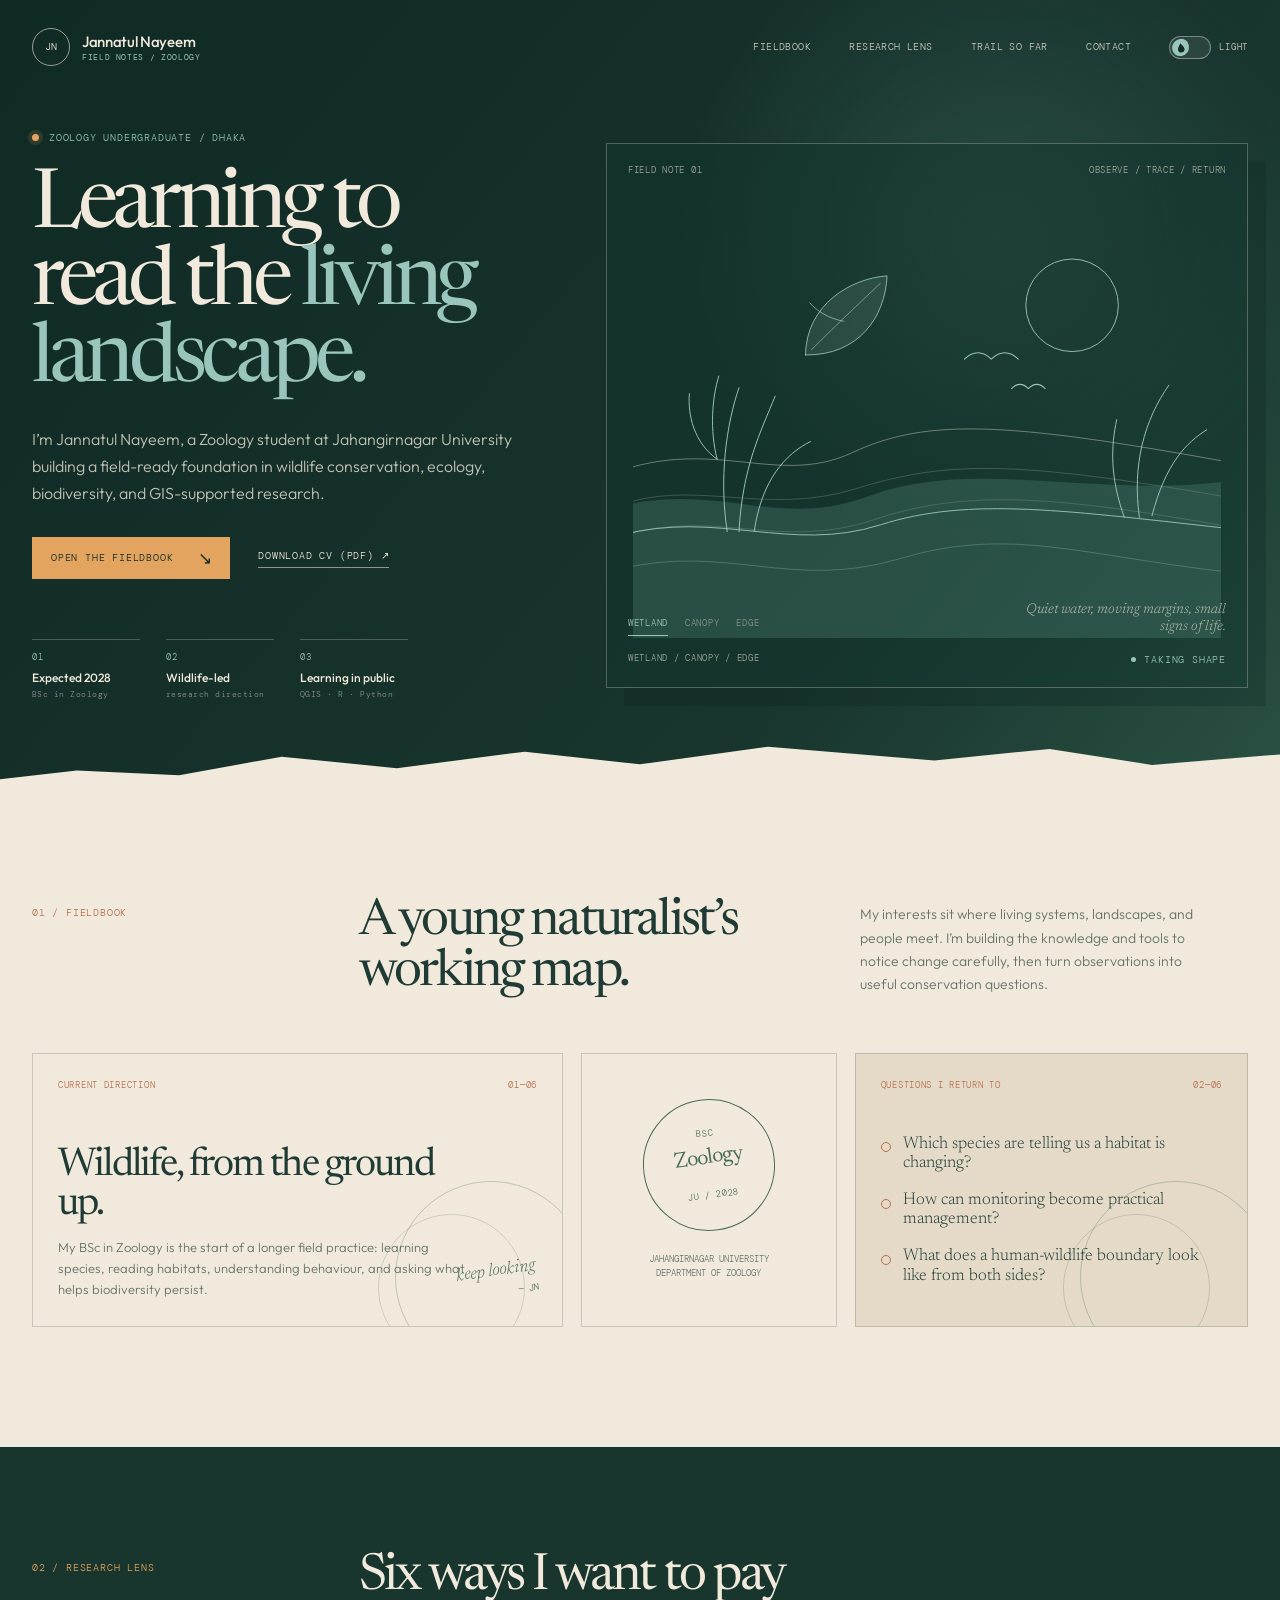
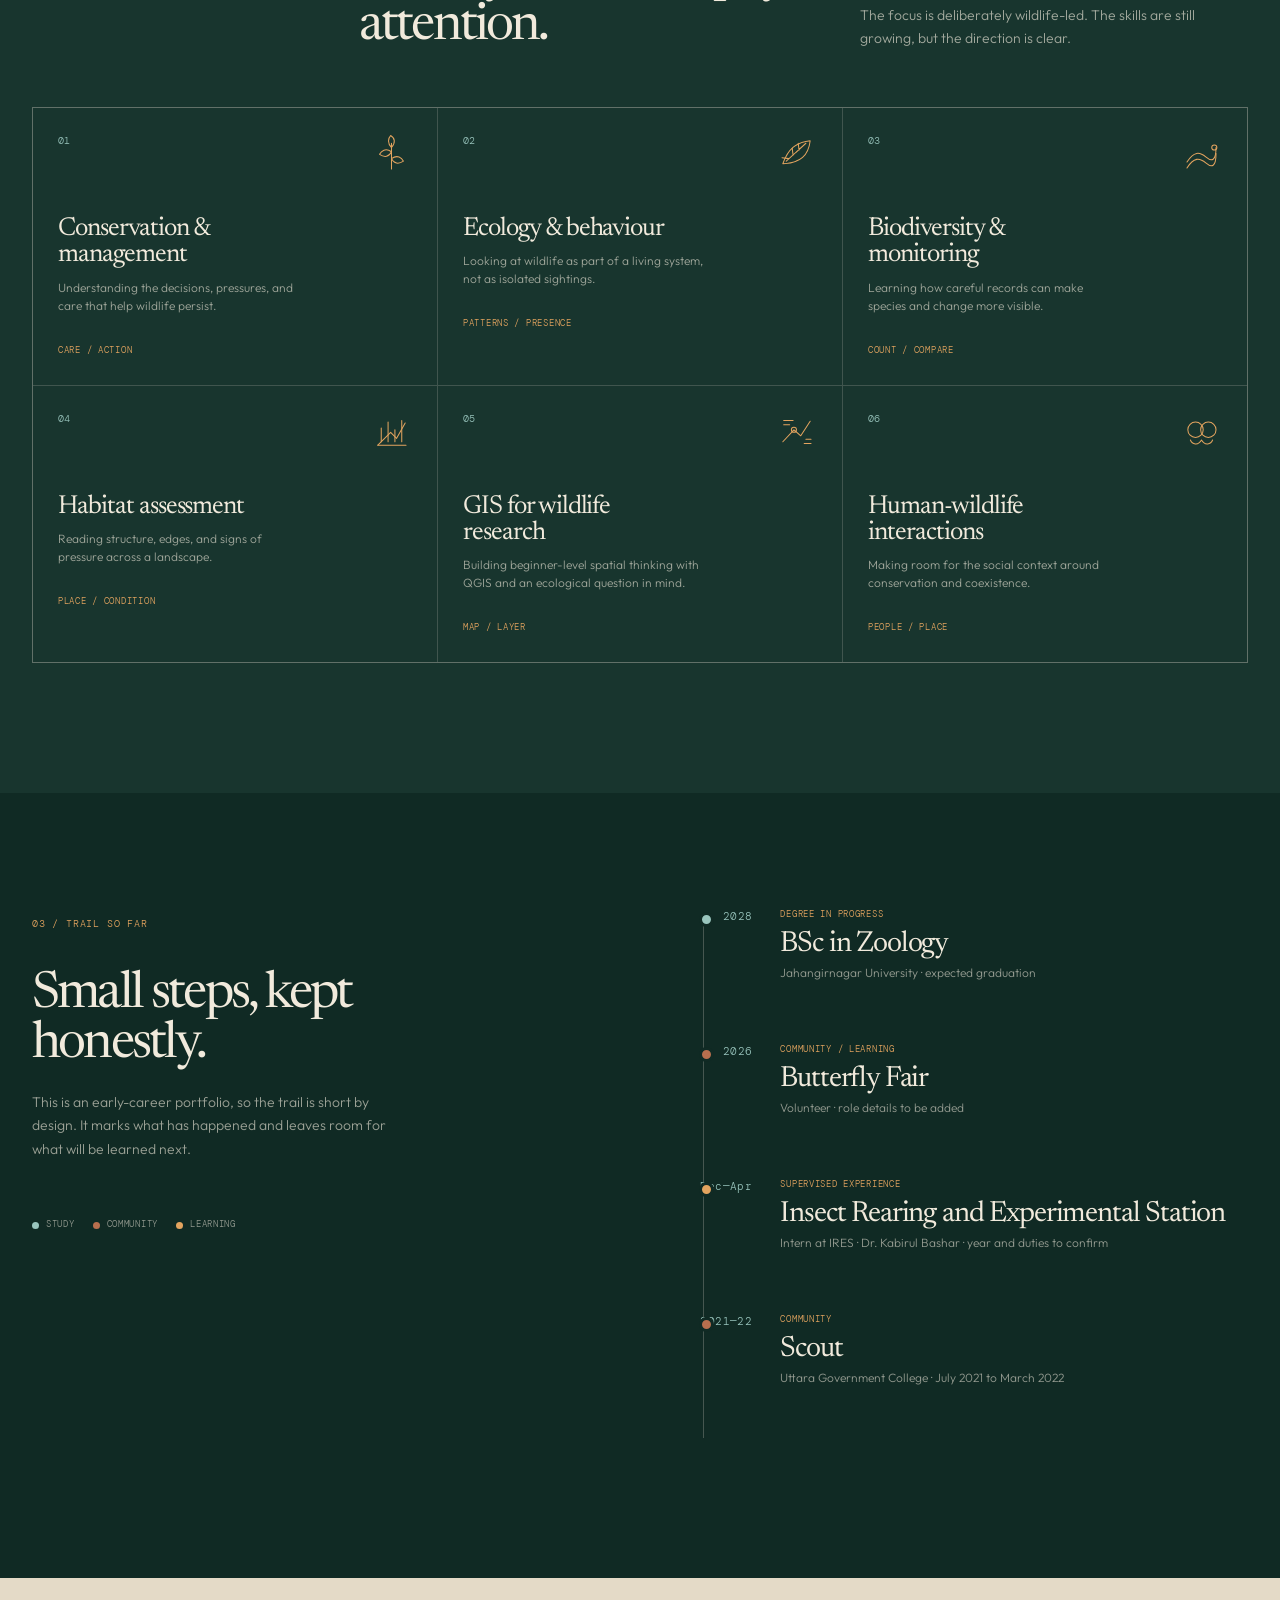
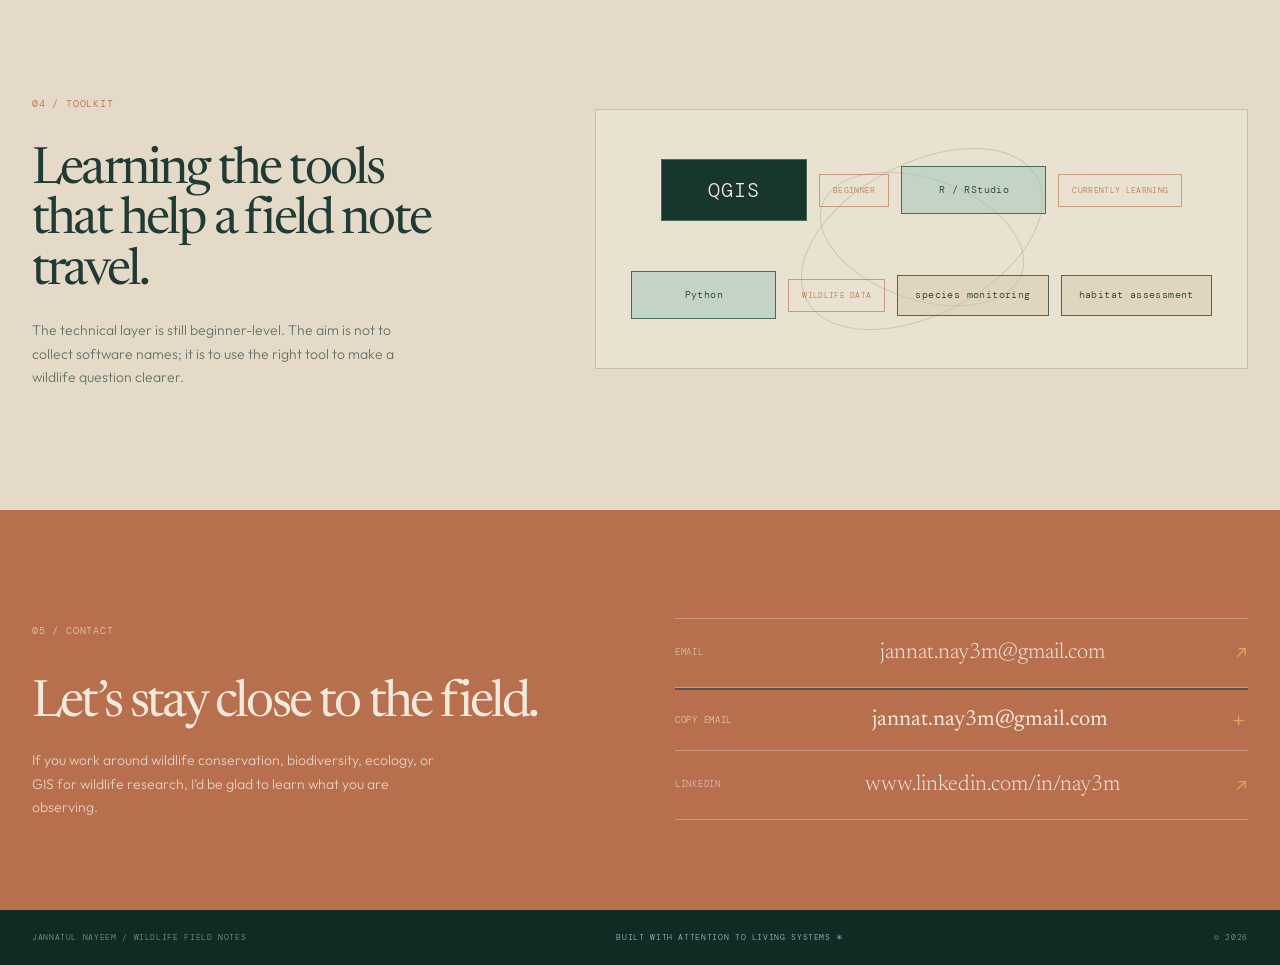
==== commit 29c53109: "Publish CV as PDF" ====
--- a/index.html
+++ b/index.html
@@ -30,15 +30,9 @@
       </svg>
       <span class="theme-water-ripple" aria-hidden="true"></span>
       <div class="theme-birds" aria-hidden="true">
-        <svg class="theme-bird bird-one" viewBox="0 0 32 16">
-          <path d="M1 9C6 2 10 2 15 7C20 2 26 2 31 9C25 6 21 6 16 10C11 6 7 6 1 9Z"></path>
-        </svg>
-        <svg class="theme-bird bird-two" viewBox="0 0 32 16">
-          <path d="M1 9C6 2 10 2 15 7C20 2 26 2 31 9C25 6 21 6 16 10C11 6 7 6 1 9Z"></path>
-        </svg>
-        <svg class="theme-bird bird-three" viewBox="0 0 32 16">
-          <path d="M1 9C6 2 10 2 15 7C20 2 26 2 31 9C25 6 21 6 16 10C11 6 7 6 1 9Z"></path>
-        </svg>
+        <span class="theme-bird bird-one"></span>
+        <span class="theme-bird bird-two"></span>
+        <span class="theme-bird bird-three"></span>
       </div>
       <svg class="theme-drop" viewBox="0 0 40 56" aria-hidden="true">
         <path d="M20 1C20 1 5 21.5 5 36a15 15 0 0 0 30 0C35 21.5 20 1 20 1Z"></path>
@@ -77,7 +71,7 @@
           <p class="hero-intro">I’m Jannatul Nayeem, a Zoology student at Jahangirnagar University building a field-ready foundation in wildlife conservation, ecology, biodiversity, and GIS-supported research.</p>
           <div class="hero-actions">
             <a class="button button-primary" href="#fieldbook">Open the fieldbook <span aria-hidden="true">↘</span></a>
-            <a class="text-link" href="./Jannatul-Nayeem-CV.docx">Download CV <span aria-hidden="true">↗</span></a>
+            <a class="text-link" href="./Jannatul-Nayeem-CV.pdf">Download CV (PDF) <span aria-hidden="true">↗</span></a>
           </div>
           <div class="hero-facts" aria-label="Quick facts">
             <div><span>01</span><strong>Expected 2028</strong><small>BSc in Zoology</small></div>
--- a/styles.css
+++ b/styles.css
@@ -394,16 +394,36 @@
 
 .theme-bird {
   position: absolute;
-  width: 32px;
-  height: 16px;
-  filter: drop-shadow(0 2px 3px rgba(0, 0, 0, 0.22));
+  display: block;
+  width: 36px;
+  height: 18px;
   opacity: 0;
-  overflow: visible;
+  transform-origin: center;
   will-change: transform, opacity;
 }
 
-.theme-bird path {
-  fill: var(--water);
+.theme-bird::before,
+.theme-bird::after {
+  position: absolute;
+  top: 7px;
+  width: 18px;
+  height: 9px;
+  border-top: 2px solid var(--water);
+  border-radius: 50% 50% 0 0;
+  content: "";
+  filter: drop-shadow(0 2px 3px rgba(0, 0, 0, 0.2));
+}
+
+.theme-bird::before {
+  left: 0;
+  transform: rotate(-18deg);
+  transform-origin: right bottom;
+}
+
+.theme-bird::after {
+  right: 0;
+  transform: rotate(18deg);
+  transform-origin: left bottom;
 }
 
 .theme-ripple-cover {
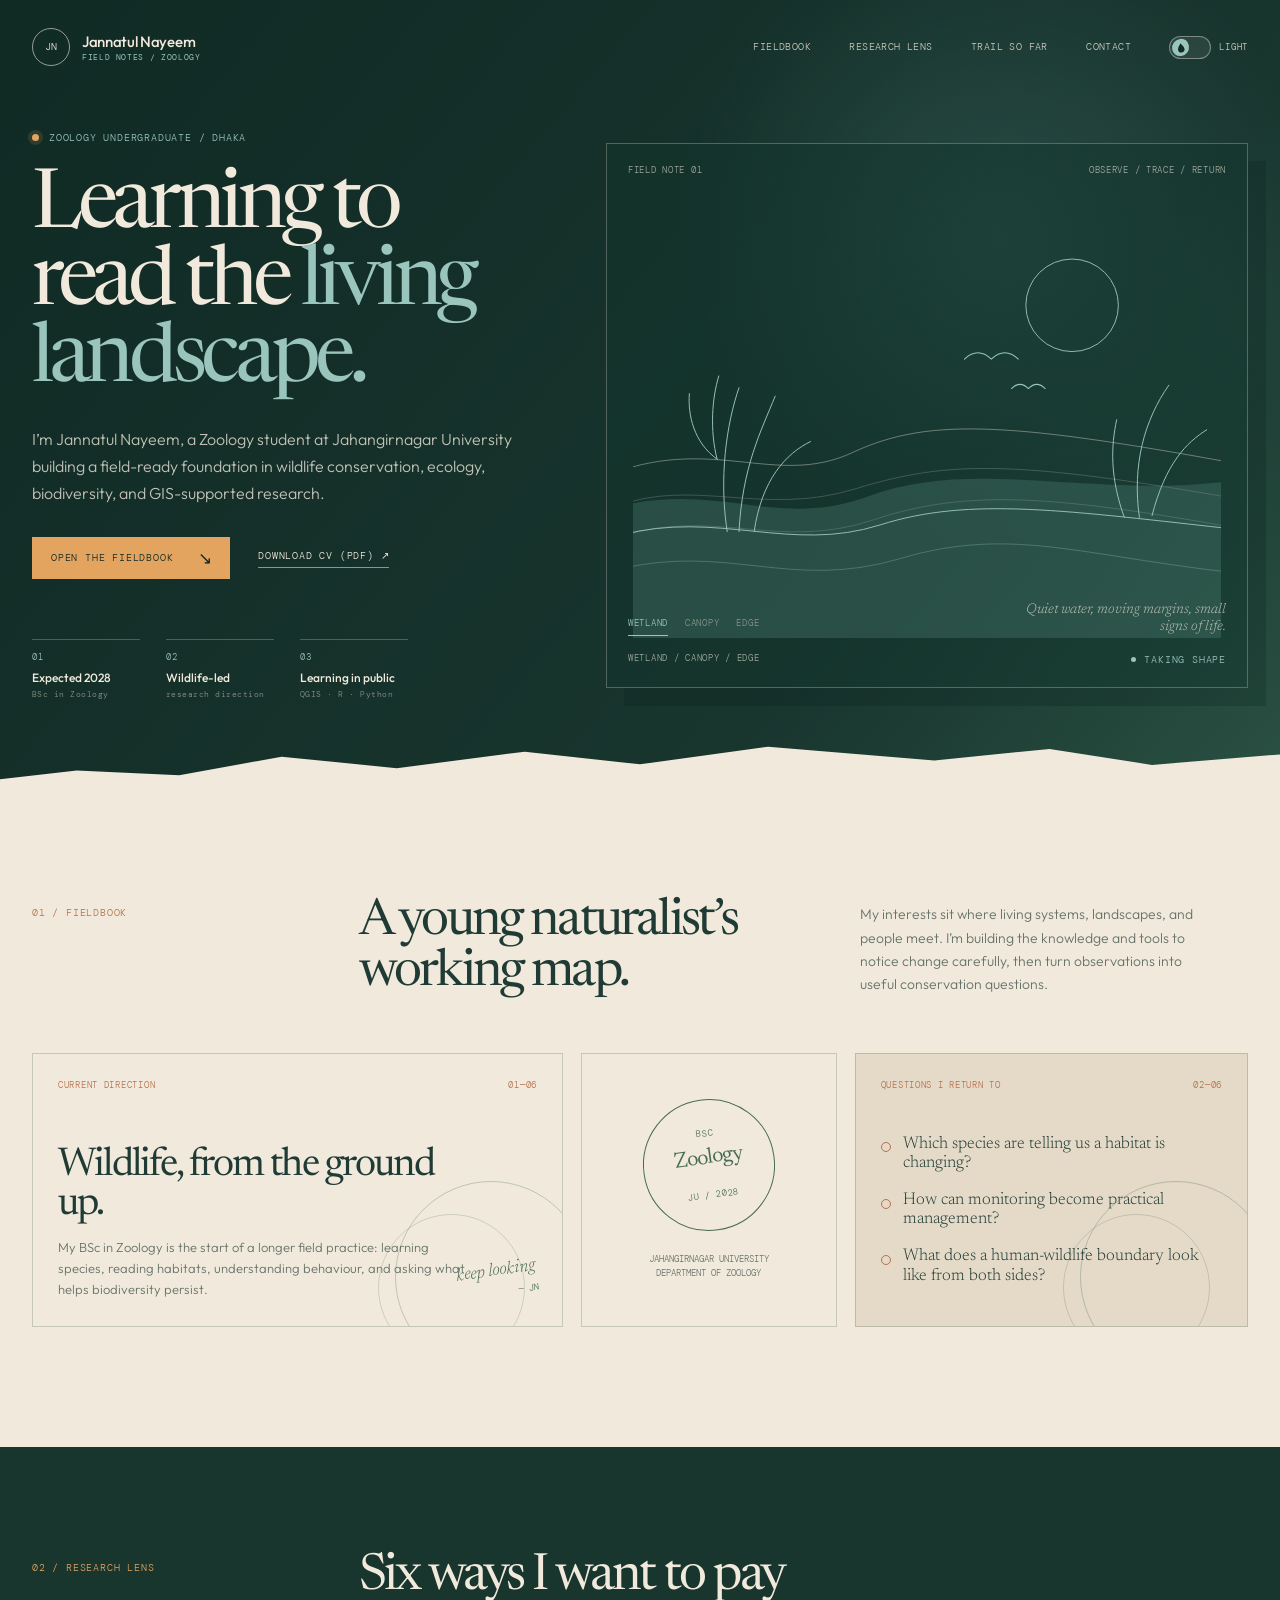
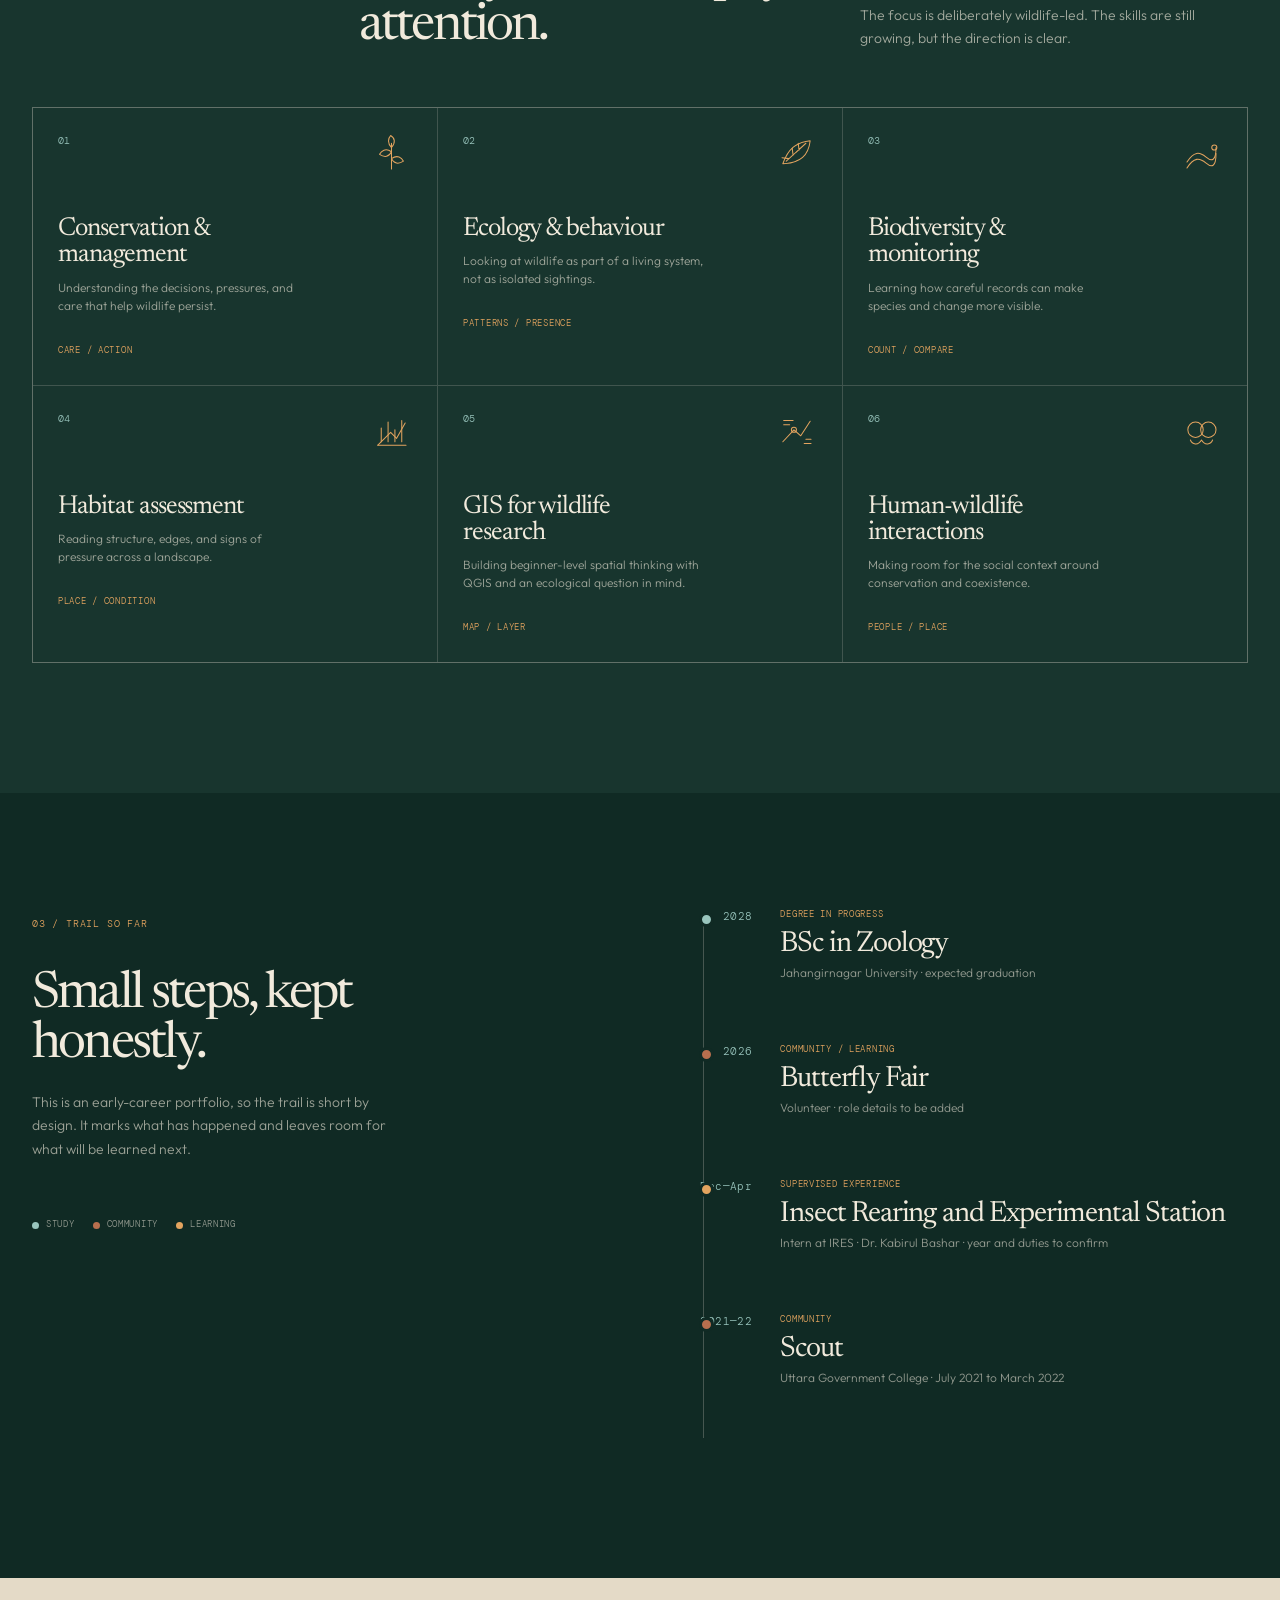
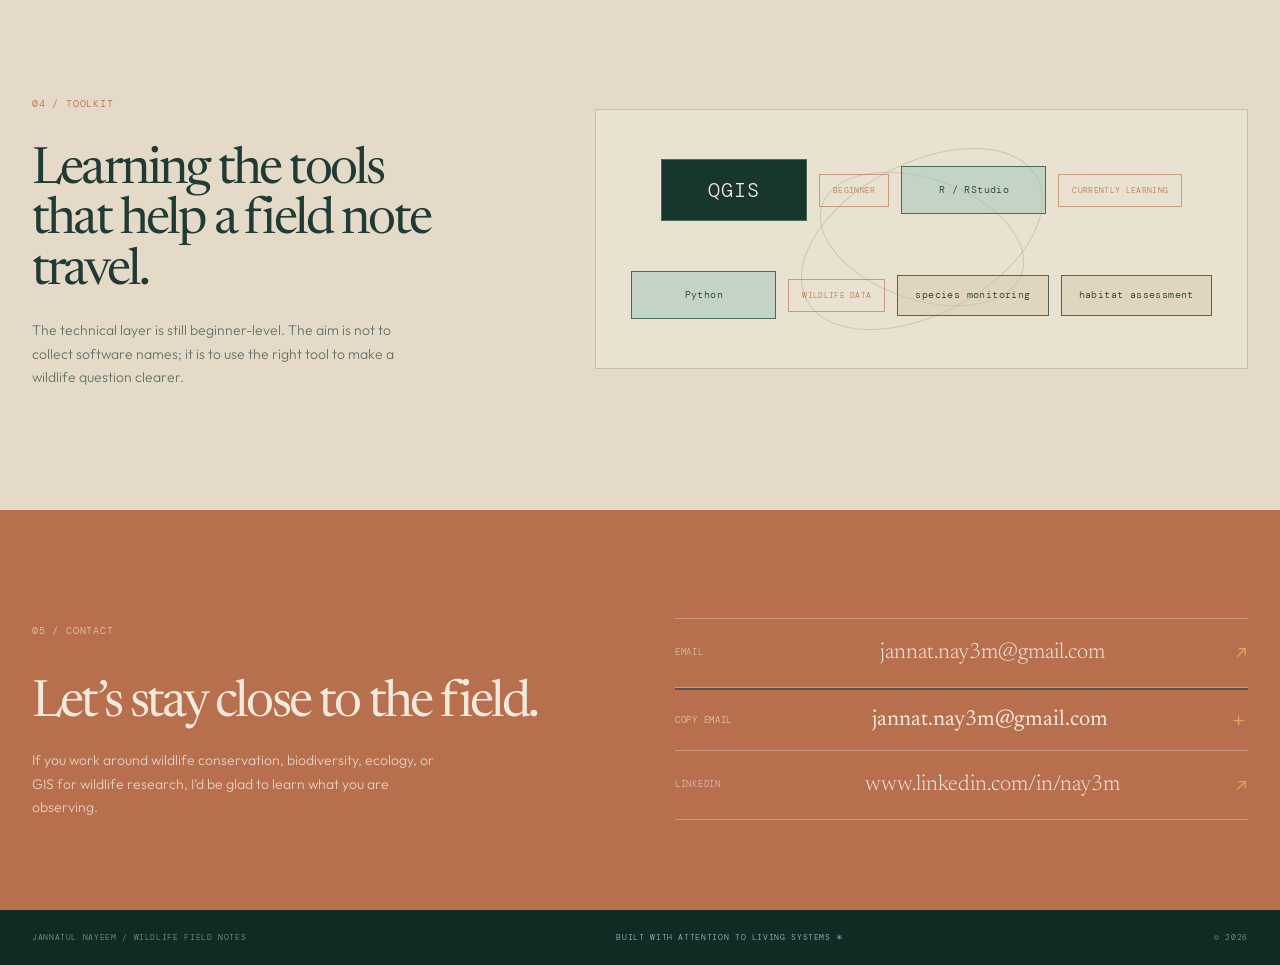
==== commit 7fd80712: "Tighten mobile theme birds" ====
--- a/index.html
+++ b/index.html
@@ -107,11 +107,6 @@
                 <path d="M394 188 q16 -15 32 0 q16 -15 32 0"></path>
                 <path d="M450 223 q10 -10 20 0 q10 -10 20 0"></path>
               </g>
-              <g class="leaf-mark">
-                <path d="M205 183 C206 122 260 92 302 89 C300 137 269 184 205 183 Z"></path>
-                <path d="M212 177 C238 151 263 127 294 98"></path>
-                <path d="M250 143 C232 139 220 132 210 121"></path>
-              </g>
             </svg>
             <div class="art-bottomline"><span>WETLAND / CANOPY / EDGE</span><span class="art-status"><i></i> taking shape</span></div>
             <div class="habitat-switcher" role="tablist" aria-label="Habitat palette">
--- a/styles.css
+++ b/styles.css
@@ -1708,6 +1708,19 @@
 }
 
 @media (max-width: 700px) {
+  .theme-bird {
+    width: 25px;
+    height: 13px;
+  }
+
+  .theme-bird::before,
+  .theme-bird::after {
+    top: 5px;
+    width: 13px;
+    height: 7px;
+    border-top-width: 1.5px;
+  }
+
   .section-shell,
   .nav-wrap {
     width: min(calc(100% - 36px), var(--max));
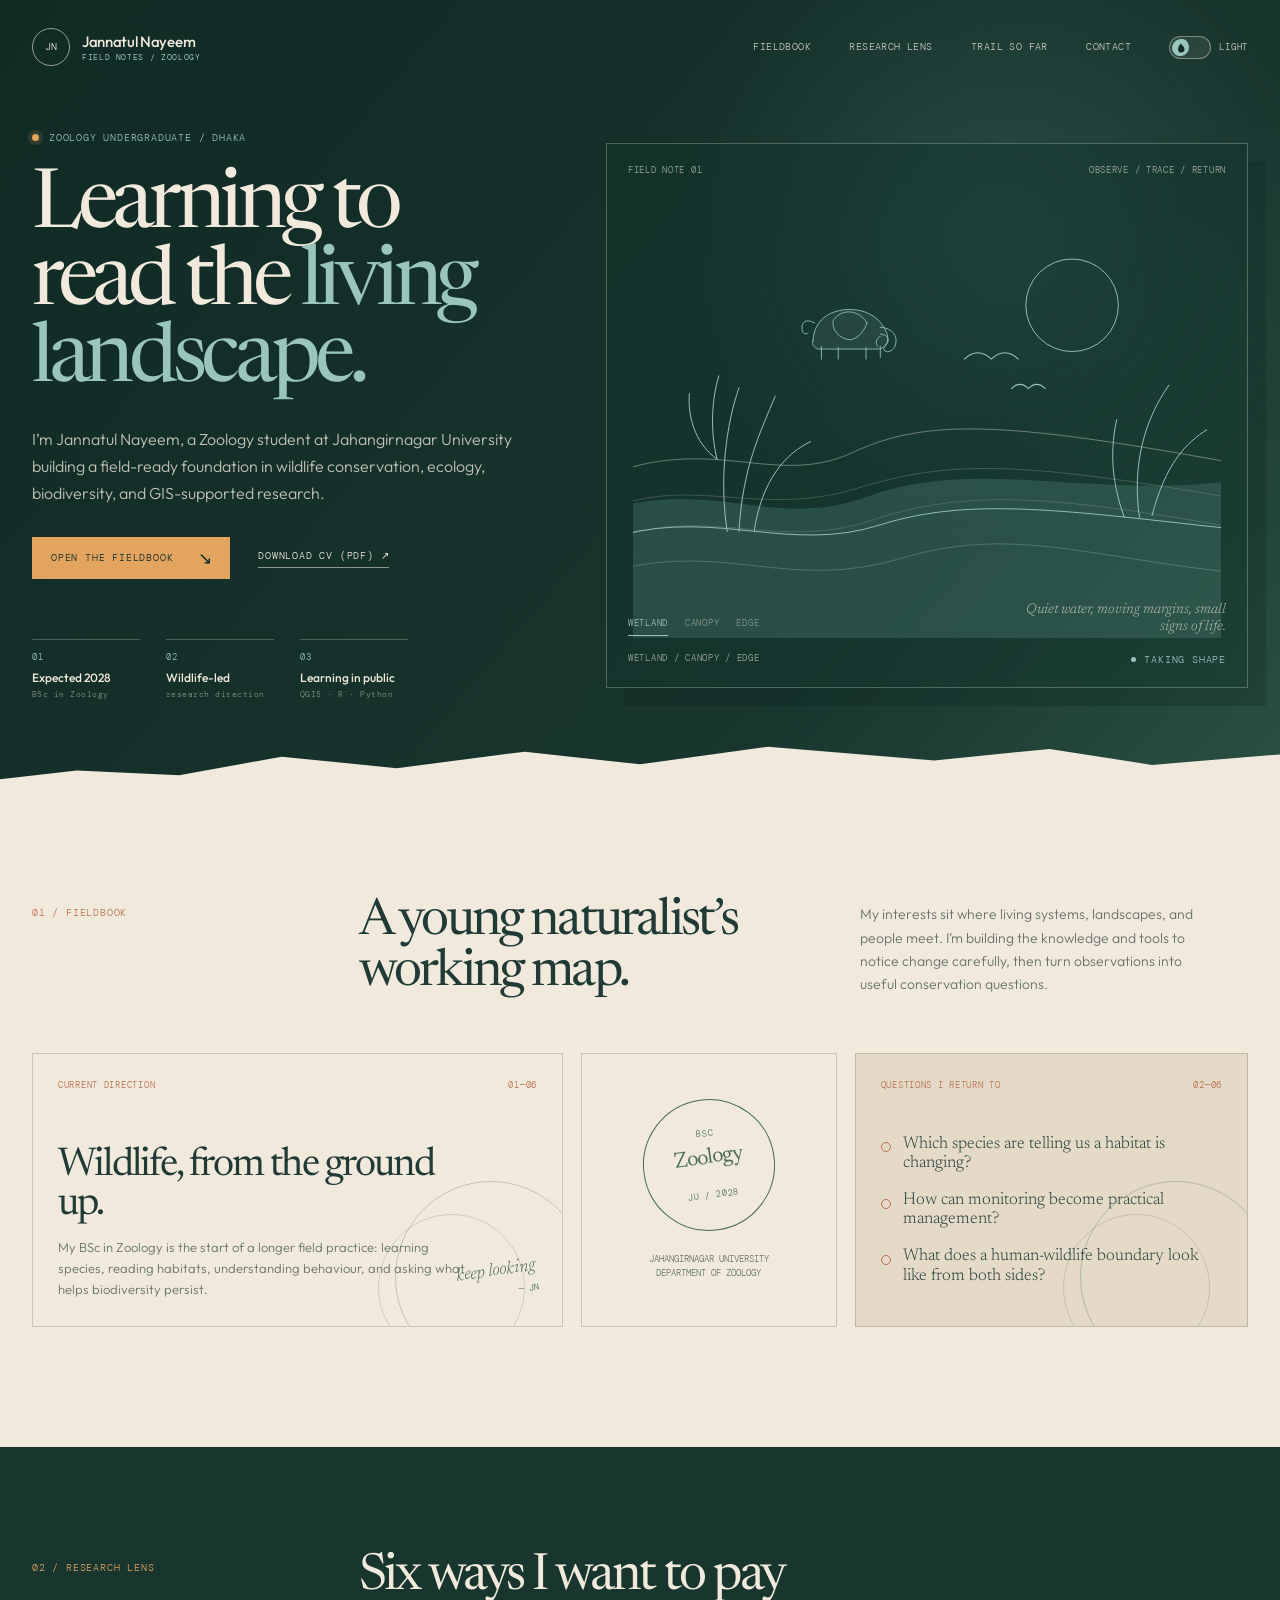
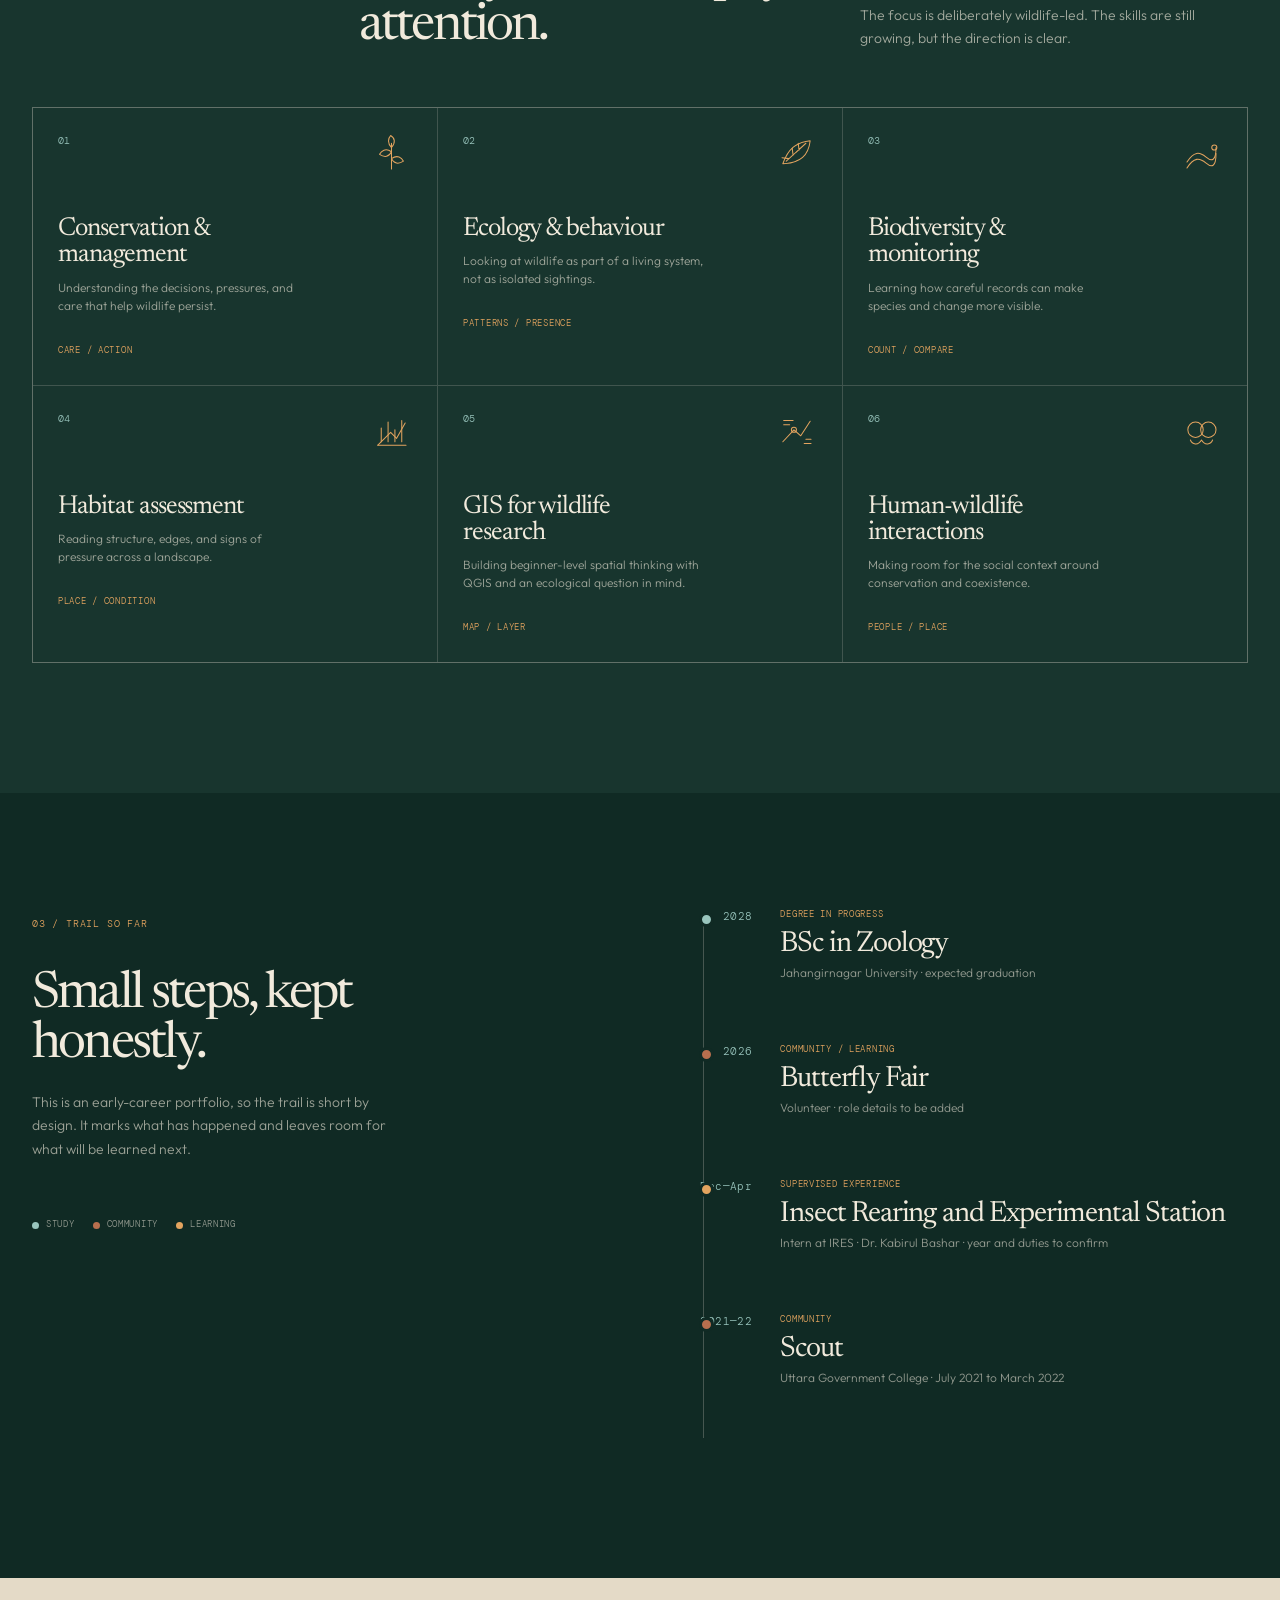
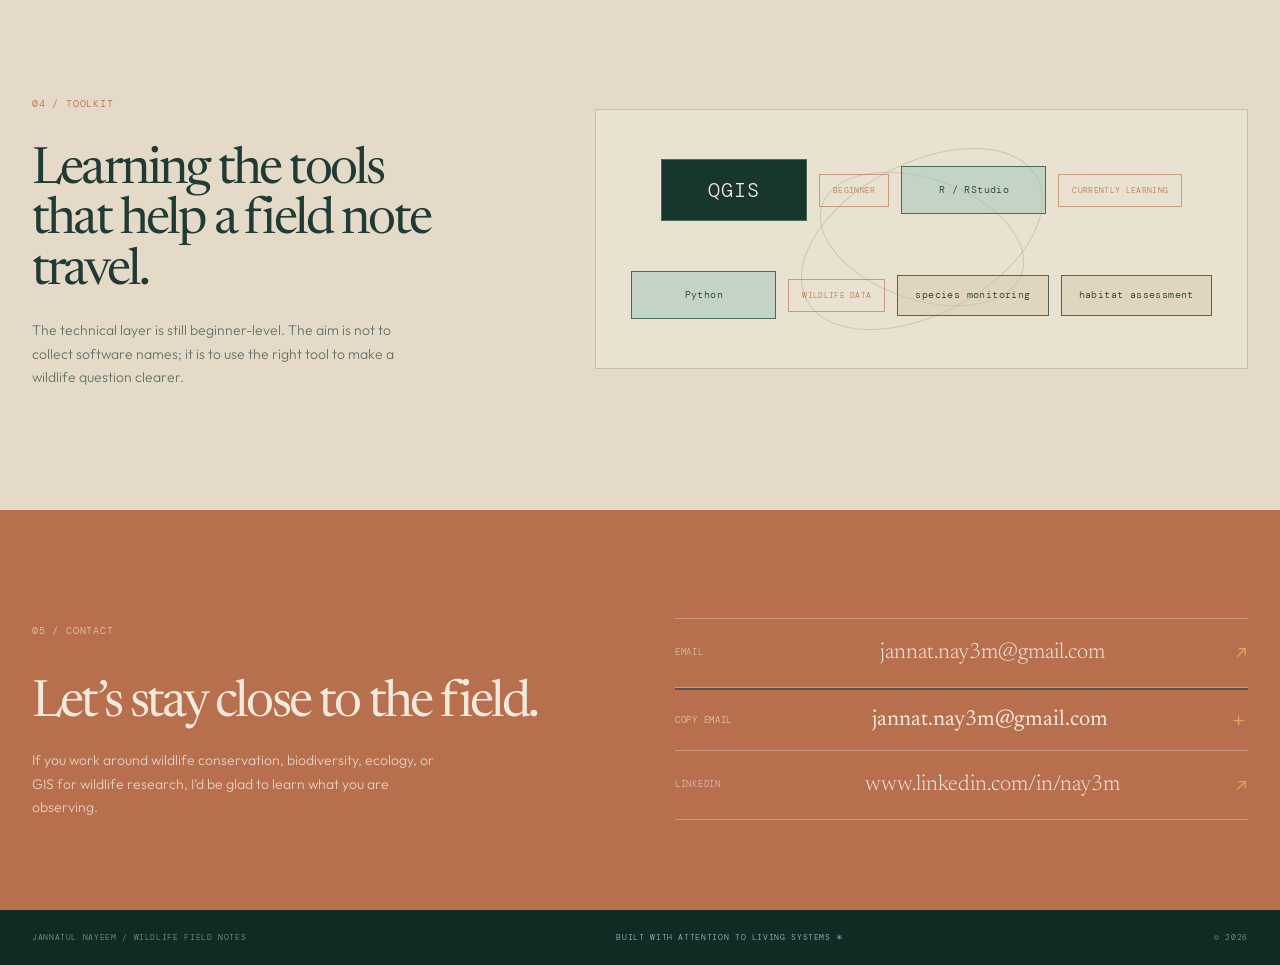
==== commit 7beb1038: "Add elephant mark to field note" ====
--- a/index.html
+++ b/index.html
@@ -107,6 +107,14 @@
                 <path d="M394 188 q16 -15 32 0 q16 -15 32 0"></path>
                 <path d="M450 223 q10 -10 20 0 q10 -10 20 0"></path>
               </g>
+              <g class="elephant-mark" aria-hidden="true">
+                <path class="elephant-body" d="M214 166 C215 143 232 129 258 129 C280 129 296 141 302 158 C305 168 300 175 292 176 L220 176 C215 174 212 171 214 166 Z"></path>
+                <path d="M278 145 C269 129 248 127 238 142 C236 153 245 164 258 165 C267 164 275 155 278 145 Z"></path>
+                <path d="M294 150 C309 151 315 161 312 171 C310 178 303 181 299 178 C296 175 302 171 303 167 C305 162 300 159 294 158"></path>
+                <path d="M294 161 C288 164 288 170 291 173"></path>
+                <path d="M216 145 C205 139 200 144 201 153 C202 158 205 159 208 157"></path>
+                <path d="M224 173 V188 M244 174 V188 M277 174 V188 M294 173 V186"></path>
+              </g>
             </svg>
             <div class="art-bottomline"><span>WETLAND / CANOPY / EDGE</span><span class="art-status"><i></i> taking shape</span></div>
             <div class="habitat-switcher" role="tablist" aria-label="Habitat palette">
--- a/styles.css
+++ b/styles.css
@@ -809,7 +809,8 @@
 .water-line,
 .reeds path,
 .birds path,
-.leaf-mark path {
+.leaf-mark path,
+.elephant-mark path {
   fill: none;
   stroke: var(--art-line);
   stroke-linecap: round;
@@ -885,6 +886,15 @@
   transform-box: fill-box;
   transform-origin: center;
   animation: leaf-breathe 8s ease-in-out infinite;
+}
+
+.elephant-mark .elephant-body {
+  fill: rgba(153, 197, 189, 0.1);
+}
+
+.elephant-mark path {
+  stroke: var(--art-main);
+  stroke-width: 1;
 }
 
 .habitat-switcher {
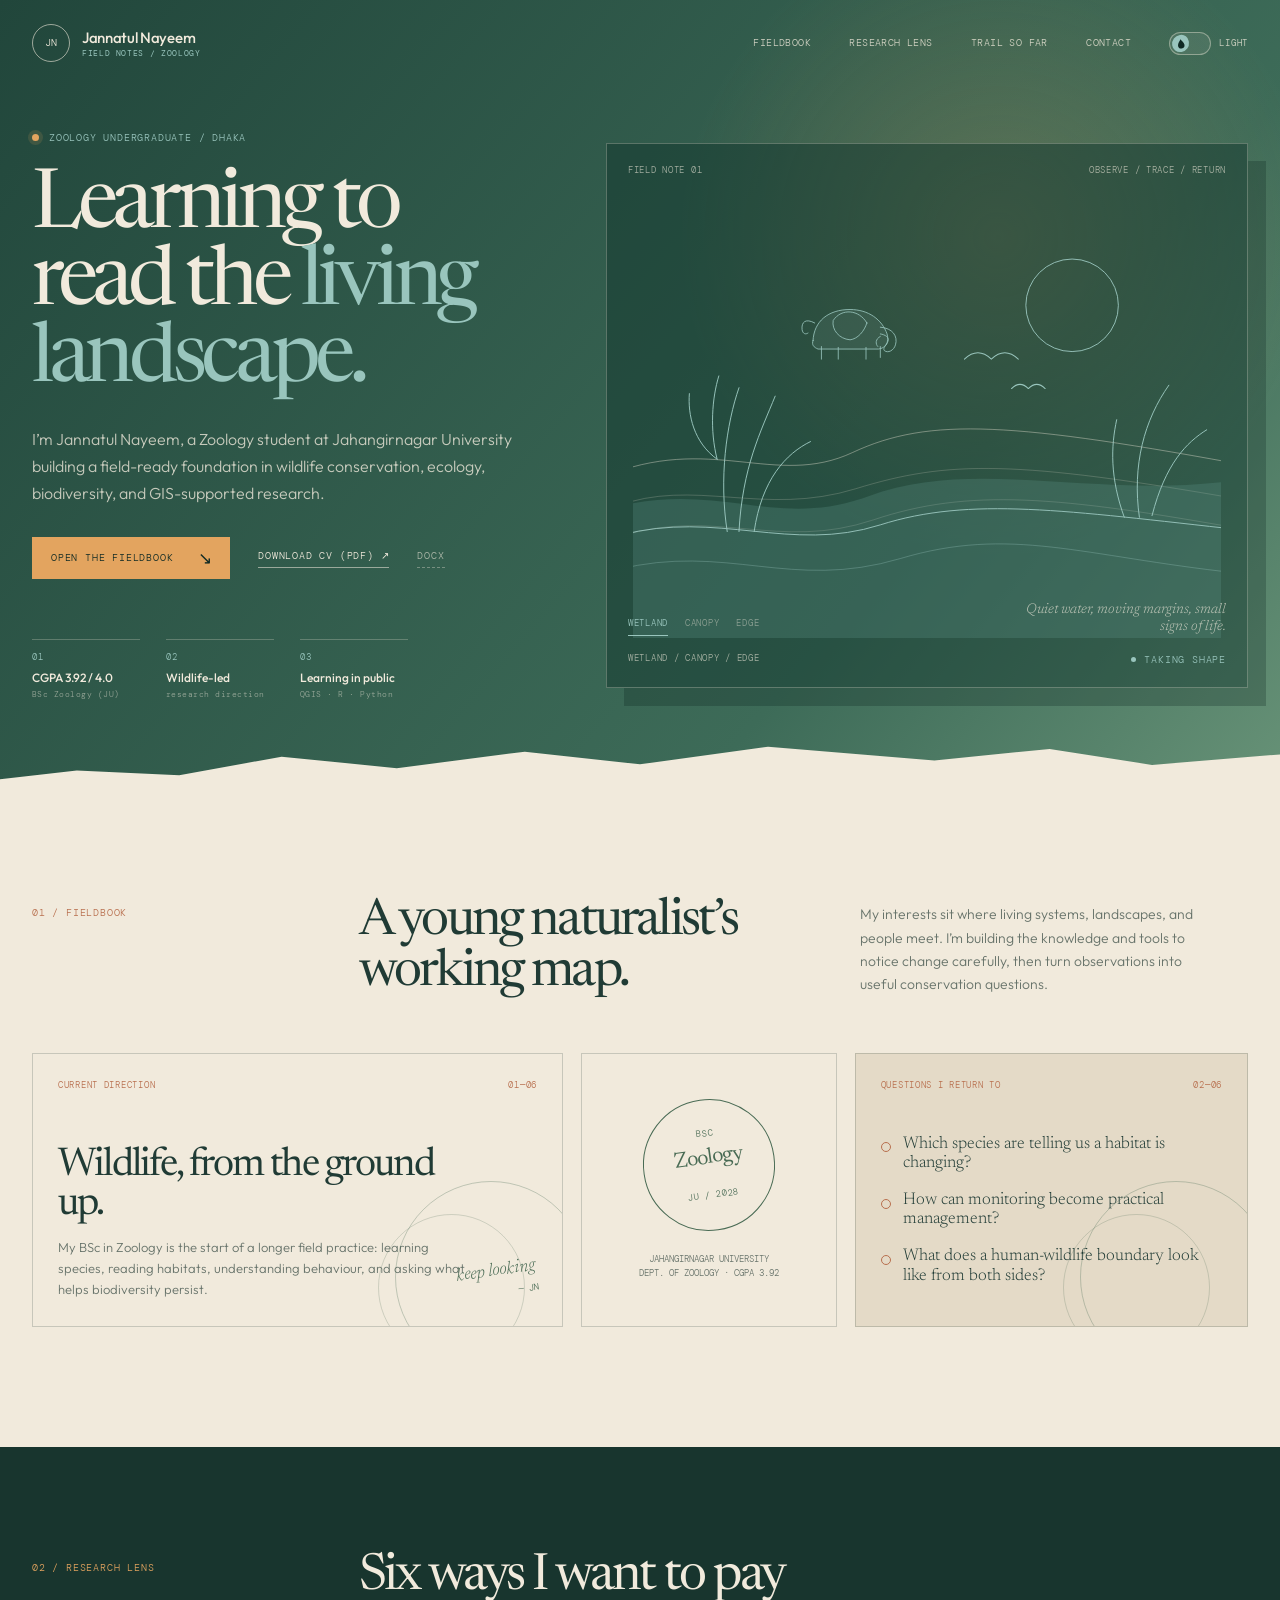
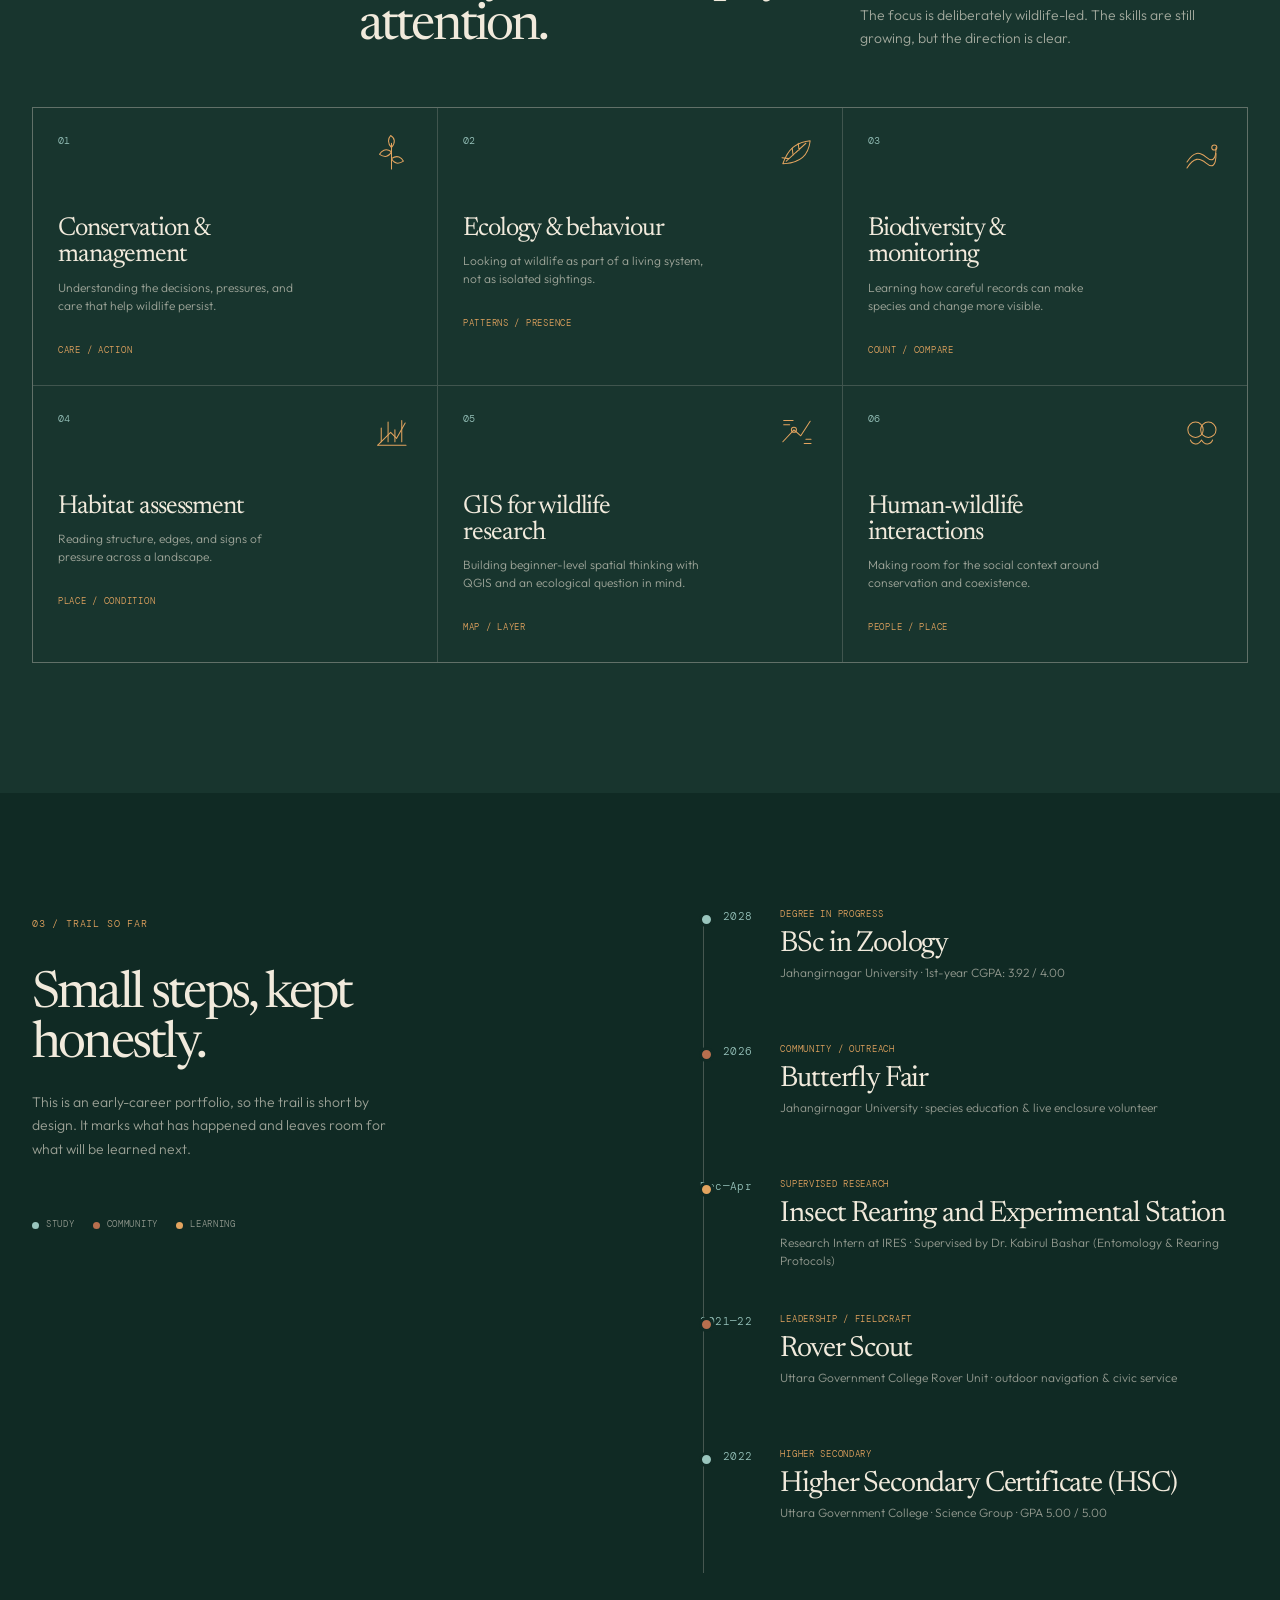
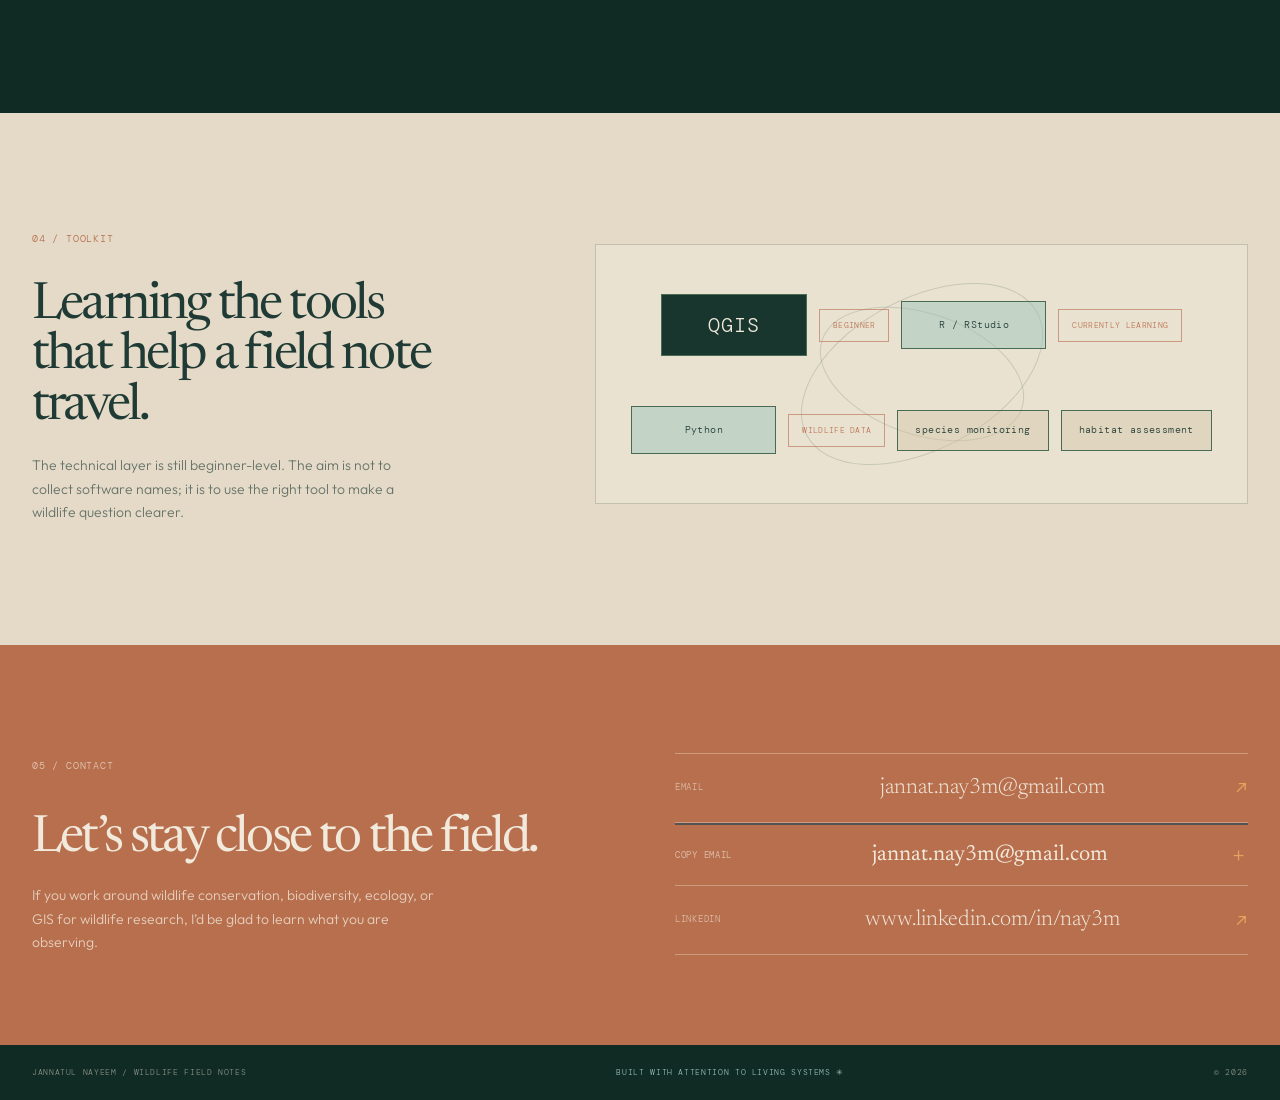
==== commit 40a9e7b9: "feat: full polish pass — animations, a11y, meta, PDF CV, micro-interactions HTML (index.html): - Add" ====
--- a/index.html
+++ b/index.html
@@ -6,6 +6,18 @@
     <meta name="description" content="Jannatul Nayeem is a Zoology undergraduate building a field-ready foundation in wildlife conservation, biodiversity, species monitoring, habitat assessment, and GIS.">
     <meta name="theme-color" content="#18352e">
     <title>Jannatul Nayeem | Wildlife field notes</title>
+    <!-- Favicon & Social Meta -->
+    <link rel="icon" type="image/svg+xml" href="./favicon.svg">
+    <meta property="og:title" content="Jannatul Nayeem | Wildlife field notes">
+    <meta property="og:description" content="Zoology undergraduate at Jahangirnagar University focusing on wildlife conservation, ecology, biodiversity monitoring, and GIS.">
+    <meta property="og:type" content="website">
+    <meta property="og:image" content="./og-preview.svg">
+    <meta property="og:image:width" content="1200">
+    <meta property="og:image:height" content="630">
+    <meta name="twitter:card" content="summary_large_image">
+    <meta name="twitter:title" content="Jannatul Nayeem | Wildlife field notes">
+    <meta name="twitter:description" content="Zoology undergraduate at Jahangirnagar University focusing on wildlife conservation, ecology, biodiversity monitoring, and GIS.">
+    <meta name="twitter:image" content="./og-preview.svg">
     <script>
       try {
         const savedTheme = localStorage.getItem("jn-theme");
@@ -20,6 +32,7 @@
     <link rel="stylesheet" href="./styles.css">
   </head>
   <body>
+    <a class="skip-link" href="#fieldbook">Skip to content</a>
     <div class="theme-drop-overlay" data-theme-drop aria-hidden="true">
       <span class="theme-ripple-cover" aria-hidden="true"></span>
       <div class="theme-water" aria-hidden="true"></div>
@@ -42,6 +55,7 @@
     </div>
     <div class="topographic-texture" aria-hidden="true"></div>
     <header class="site-header" id="top">
+      <div class="reading-progress" aria-hidden="true"></div>
       <div class="nav-wrap">
         <a class="wordmark" href="#top" aria-label="Jannatul Nayeem home">
           <span class="wordmark-mark">JN</span>
@@ -71,10 +85,11 @@
           <p class="hero-intro">I’m Jannatul Nayeem, a Zoology student at Jahangirnagar University building a field-ready foundation in wildlife conservation, ecology, biodiversity, and GIS-supported research.</p>
           <div class="hero-actions">
             <a class="button button-primary" href="#fieldbook">Open the fieldbook <span aria-hidden="true">↘</span></a>
-            <a class="text-link" href="./Jannatul-Nayeem-CV.pdf">Download CV (PDF) <span aria-hidden="true">↗</span></a>
+            <a class="text-link" href="./Jannatul-Nayeem-CV.pdf" target="_blank" rel="noopener">Download CV (PDF) <span aria-hidden="true">↗</span></a>
+            <a class="text-link text-link-subtle" href="./Jannatul-Nayeem-CV.docx">DOCX</a>
           </div>
           <div class="hero-facts" aria-label="Quick facts">
-            <div><span>01</span><strong>Expected 2028</strong><small>BSc in Zoology</small></div>
+            <div><span>01</span><strong>CGPA 3.92 / 4.0</strong><small>BSc Zoology (JU)</small></div>
             <div><span>02</span><strong>Wildlife-led</strong><small>research direction</small></div>
             <div><span>03</span><strong>Learning in public</strong><small>QGIS · R · Python</small></div>
           </div>
@@ -143,7 +158,7 @@
             </article>
             <article class="note-card note-card-stamp" data-reveal>
               <div class="stamp-ring">BSc<br><strong>Zoology</strong><br>JU / 2028</div>
-              <p>Jahangirnagar University<br>Department of Zoology</p>
+              <p>Jahangirnagar University<br>Dept. of Zoology · CGPA 3.92</p>
             </article>
             <article class="note-card note-card-list" data-reveal>
               <div class="note-card-meta"><span>questions I return to</span><span>02—06</span></div>
@@ -214,10 +229,11 @@
             <div class="trail-legend"><span><i class="legend-dot legend-dot-study"></i> study</span><span><i class="legend-dot legend-dot-community"></i> community</span><span><i class="legend-dot legend-dot-learning"></i> learning</span></div>
           </div>
           <div class="timeline">
-            <article class="timeline-item timeline-study" data-reveal><span class="timeline-year">2028</span><div><p class="timeline-label">degree in progress</p><h3>BSc in Zoology</h3><p>Jahangirnagar University · expected graduation</p></div></article>
-            <article class="timeline-item timeline-community" data-reveal><span class="timeline-year">2026</span><div><p class="timeline-label">community / learning</p><h3>Butterfly Fair</h3><p>Volunteer · role details to be added</p></div></article>
-            <article class="timeline-item timeline-learning" data-reveal><span class="timeline-year">Dec—Apr</span><div><p class="timeline-label">supervised experience</p><h3>Insect Rearing and Experimental Station</h3><p>Intern at IRES · Dr. Kabirul Bashar · year and duties to confirm</p></div></article>
-            <article class="timeline-item timeline-community" data-reveal><span class="timeline-year">2021—22</span><div><p class="timeline-label">community</p><h3>Scout</h3><p>Uttara Government College · July 2021 to March 2022</p></div></article>
+            <article class="timeline-item timeline-study" data-reveal><span class="timeline-year">2028</span><div><p class="timeline-label">degree in progress</p><h3>BSc in Zoology</h3><p>Jahangirnagar University · 1st-year CGPA: 3.92 / 4.00</p></div></article>
+            <article class="timeline-item timeline-community" data-reveal><span class="timeline-year">2026</span><div><p class="timeline-label">community / outreach</p><h3>Butterfly Fair</h3><p>Jahangirnagar University · species education &amp; live enclosure volunteer</p></div></article>
+            <article class="timeline-item timeline-learning" data-reveal><span class="timeline-year">Dec—Apr</span><div><p class="timeline-label">supervised research</p><h3>Insect Rearing and Experimental Station</h3><p>Research Intern at IRES · Supervised by Dr. Kabirul Bashar (Entomology &amp; Rearing Protocols)</p></div></article>
+            <article class="timeline-item timeline-community" data-reveal><span class="timeline-year">2021—22</span><div><p class="timeline-label">leadership / fieldcraft</p><h3>Rover Scout</h3><p>Uttara Government College Rover Unit · outdoor navigation &amp; civic service</p></div></article>
+            <article class="timeline-item timeline-study" data-reveal><span class="timeline-year">2022</span><div><p class="timeline-label">higher secondary</p><h3>Higher Secondary Certificate (HSC)</h3><p>Uttara Government College · Science Group · GPA 5.00 / 5.00</p></div></article>
           </div>
         </div>
       </section>
--- a/styles.css
+++ b/styles.css
@@ -7,6 +7,10 @@
   --water-dark: #5d928a;
   --paper: #f1eadc;
   --paper-deep: #e4dac7;
+  --page: #f1eadc;
+  --page-deep: #e4dac7;
+  --note-surface: rgba(241, 234, 220, 0.38);
+  --cloud-surface: rgba(241, 234, 220, 0.48);
   --sand: #d4c5a7;
   --clay: #b86f4e;
   --sun: #e3a45f;
@@ -32,6 +36,10 @@
   --water: #a6d8d1;
   --water-dark: #6faea4;
   --paper-deep: #132e26;
+  --page: #081c17;
+  --page-deep: #102d26;
+  --note-surface: rgba(35, 67, 58, 0.64);
+  --cloud-surface: rgba(35, 67, 58, 0.62);
   --sand: #415d4a;
   --clay: #c78262;
   --sun: #f1bd72;
@@ -50,7 +58,7 @@
 body {
   margin: 0;
   color: var(--ink);
-  background: var(--paper);
+  background: var(--page);
   font-family: var(--sans);
   font-weight: 300;
   line-height: 1.55;
@@ -96,19 +104,50 @@
 }
 
 .site-header {
-  position: absolute;
-  z-index: 10;
+  position: fixed;
+  z-index: 100;
   top: 0;
   left: 0;
   width: 100%;
   color: var(--paper);
+  transition: background-color 300ms ease, backdrop-filter 300ms ease, box-shadow 300ms ease, border-color 300ms ease;
+}
+
+.reading-progress {
+  position: absolute;
+  top: 0;
+  left: 0;
+  height: 2px;
+  width: 0%;
+  background: linear-gradient(90deg, var(--water), var(--sun));
+  z-index: 1000;
+  transition: width 60ms linear;
+  pointer-events: none;
+}
+
+.site-header.is-scrolled {
+  background: rgba(16, 42, 36, 0.9);
+  backdrop-filter: blur(14px) saturate(1.2);
+  -webkit-backdrop-filter: blur(14px) saturate(1.2);
+  border-bottom: 1px solid rgba(241, 234, 220, 0.12);
+  box-shadow: 0 4px 20px rgba(0, 0, 0, 0.16);
+}
+
+html[data-theme="dark"] .site-header.is-scrolled {
+  background: rgba(8, 28, 23, 0.94);
+  border-bottom-color: rgba(166, 216, 209, 0.12);
 }
 
 .nav-wrap {
   display: flex;
   align-items: center;
   justify-content: space-between;
-  padding: 28px 0;
+  padding: 24px 0;
+  transition: padding 300ms ease;
+}
+
+.site-header.is-scrolled .nav-wrap {
+  padding: 13px 0;
 }
 
 .nav-actions {
@@ -122,6 +161,18 @@
   align-items: center;
   gap: 12px;
   letter-spacing: -0.02em;
+  transition: transform 240ms cubic-bezier(0.22, 1, 0.36, 1);
+}
+
+.wordmark:hover {
+  transform: translateY(-1px);
+}
+
+.wordmark:hover .wordmark-mark {
+  border-color: var(--water);
+  color: var(--water);
+  box-shadow: 0 0 12px rgba(153, 197, 189, 0.25);
+  transform: rotate(-6deg) scale(1.05);
 }
 
 .wordmark-mark {
@@ -134,6 +185,7 @@
   color: var(--paper);
   font-family: var(--mono);
   font-size: 10px;
+  transition: border-color 260ms ease, color 260ms ease, transform 300ms cubic-bezier(0.22, 1, 0.36, 1), box-shadow 300ms ease;
 }
 
 .wordmark-copy {
@@ -165,6 +217,7 @@
 .site-nav a {
   position: relative;
   color: rgba(241, 234, 220, 0.82);
+  transition: color 240ms ease;
 }
 
 .site-nav a::after {
@@ -180,7 +233,13 @@
   transition: transform 220ms ease;
 }
 
-.site-nav a:hover::after {
+.site-nav a:hover,
+.site-nav a.is-active {
+  color: var(--sun);
+}
+
+.site-nav a:hover::after,
+.site-nav a.is-active::after {
   transform: scaleX(1);
   transform-origin: left;
 }
@@ -239,6 +298,20 @@
   border-color: var(--water);
 }
 
+.theme-toggle:focus-visible {
+  outline: 2px solid var(--water);
+  outline-offset: 4px;
+  border-radius: 999px;
+}
+
+.theme-toggle:active .theme-toggle-drop {
+  transform: scale(0.88);
+}
+
+html[data-theme="dark"] .theme-toggle:active .theme-toggle-drop {
+  transform: translateX(19px) rotate(172deg) scale(0.88);
+}
+
 html[data-theme="dark"] .theme-toggle-track {
   background: rgba(166, 216, 209, 0.12);
 }
@@ -284,6 +357,19 @@
   transition: background-color 420ms ease, color 420ms ease, border-color 420ms ease;
 }
 
+/* Atmospheric global palette transition during theme toggle */
+html.theme-transitioning,
+html.theme-transitioning *,
+html.theme-transitioning *::before,
+html.theme-transitioning *::after {
+  transition: background-color 650ms cubic-bezier(0.16, 1, 0.3, 1),
+              color 650ms cubic-bezier(0.16, 1, 0.3, 1),
+              border-color 650ms cubic-bezier(0.16, 1, 0.3, 1),
+              fill 650ms cubic-bezier(0.16, 1, 0.3, 1),
+              stroke 650ms cubic-bezier(0.16, 1, 0.3, 1),
+              box-shadow 650ms cubic-bezier(0.16, 1, 0.3, 1) !important;
+}
+
 .theme-drop-overlay {
   position: fixed;
   z-index: 99999;
@@ -291,7 +377,6 @@
   pointer-events: none;
   opacity: 0;
   visibility: hidden;
-  view-transition-name: theme-drop;
 }
 
 .theme-drop-overlay.is-active {
@@ -412,6 +497,7 @@
   border-radius: 50% 50% 0 0;
   content: "";
   filter: drop-shadow(0 2px 3px rgba(0, 0, 0, 0.2));
+  will-change: transform;
 }
 
 .theme-bird::before {
@@ -426,13 +512,46 @@
   transform-origin: left bottom;
 }
 
+@keyframes bird-wing-left {
+  0%, 100% {
+    transform: rotate(-16deg);
+  }
+  50% {
+    transform: rotate(-36deg);
+  }
+}
+
+@keyframes bird-wing-right {
+  0%, 100% {
+    transform: rotate(16deg);
+  }
+  50% {
+    transform: rotate(36deg);
+  }
+}
+
+.theme-drop-overlay.is-active .theme-bird::before {
+  animation: bird-wing-left 280ms ease-in-out infinite alternate;
+}
+
+.theme-drop-overlay.is-active .theme-bird::after {
+  animation: bird-wing-right 280ms ease-in-out infinite alternate;
+}
+
 .theme-ripple-cover {
   position: absolute;
-  z-index: 0;
+  z-index: 1;
   inset: 0;
-  background: var(--ripple-cover, var(--deep));
+  pointer-events: none;
+  background: radial-gradient(
+    ellipse at var(--ripple-x, 50vw) var(--ripple-y, 40vh),
+    rgba(166, 216, 209, 0.32) 0%,
+    rgba(153, 197, 189, 0.16) 42%,
+    transparent 70%
+  );
   clip-path: ellipse(0 0 at var(--ripple-x, 50vw) var(--ripple-y, 40vh));
   opacity: 0;
+  will-change: opacity, transform, clip-path;
 }
 
 .theme-drop {
@@ -450,7 +569,7 @@
 }
 
 .theme-drop path {
-  fill: var(--water);
+  fill: color-mix(in srgb, var(--water) 78%, transparent);
 }
 
 .theme-drop ellipse {
@@ -471,7 +590,7 @@
   width: 10px;
   height: 10px;
   border-radius: 50%;
-  background: var(--water);
+  background: color-mix(in srgb, var(--water) 72%, transparent);
   box-shadow: inset 0 2px 2px rgba(255, 255, 255, 0.6), inset 0 -1px 2px rgba(0, 0, 0, 0.35), 0 1px 2px rgba(0, 0, 0, 0.25);
   opacity: 0;
 }
@@ -486,7 +605,7 @@
   width: 100%;
   height: 100%;
   border-radius: 50%;
-  background: var(--water);
+  background: color-mix(in srgb, var(--water) 68%, transparent);
   box-shadow: inset 0 1px 1px rgba(255, 255, 255, 0.65), inset 0 -1px 1px rgba(0, 0, 0, 0.35), 0 1px 2px rgba(0, 0, 0, 0.3);
 }
 
@@ -572,9 +691,21 @@
   bottom: -1px;
   left: calc((100vw - 100%) / -2);
   height: 55px;
-  background: var(--paper);
+  background: var(--page);
   clip-path: polygon(0 74%, 6% 58%, 14% 67%, 22% 33%, 31% 54%, 41% 24%, 50% 47%, 60% 15%, 73% 40%, 82% 19%, 90% 48%, 100% 29%, 100% 100%, 0 100%);
   content: "";
+}
+
+html[data-theme="light"] .hero::before {
+  background:
+    radial-gradient(circle at 78% 30%, rgba(227, 164, 95, 0.22), transparent 28%),
+    linear-gradient(130deg, #21463b, #3d6b58 70%, #679277);
+}
+
+html[data-theme="dark"] .hero::before {
+  background:
+    radial-gradient(circle at 78% 30%, rgba(111, 174, 164, 0.14), transparent 28%),
+    linear-gradient(130deg, #04110d, #081c17 70%, #102d26);
 }
 
 .eyebrow,
@@ -611,6 +742,12 @@
   border-radius: 50%;
   background: var(--sun);
   box-shadow: 0 0 0 4px rgba(227, 164, 95, 0.14);
+  animation: eyebrow-pulse 2.8s ease-in-out infinite;
+}
+
+@keyframes eyebrow-pulse {
+  0%, 100% { box-shadow: 0 0 0 4px rgba(227, 164, 95, 0.14); }
+  50% { box-shadow: 0 0 0 8px rgba(227, 164, 95, 0.06), 0 0 12px rgba(227, 164, 95, 0.18); }
 }
 
 h1,
@@ -669,6 +806,7 @@
 
 .button:hover {
   transform: translateY(-3px);
+  box-shadow: 0 6px 18px rgba(0, 0, 0, 0.15);
 }
 
 .button-primary {
@@ -696,6 +834,38 @@
   color: var(--sun);
 }
 
+.text-link-subtle {
+  opacity: 0.65;
+  border-bottom-style: dashed;
+}
+
+.text-link-subtle:hover {
+  opacity: 1;
+}
+
+.skip-link {
+  position: fixed;
+  top: -80px;
+  left: 20px;
+  z-index: 100000;
+  padding: 8px 16px;
+  background: var(--paper);
+  color: var(--ink);
+  border: 1px solid var(--forest);
+  border-radius: 4px;
+  font-family: var(--mono);
+  font-size: 11px;
+  letter-spacing: 0.05em;
+  text-decoration: none;
+  box-shadow: 0 4px 12px rgba(0, 0, 0, 0.2);
+  transition: top 0.2s ease;
+}
+
+.skip-link:focus {
+  top: 16px;
+  outline: 2px solid var(--water);
+}
+
 .hero-facts {
   display: flex;
   gap: 26px;
@@ -705,7 +875,19 @@
   min-width: 108px;
   padding-top: 11px;
   border-top: 1px solid rgba(241, 234, 220, 0.25);
-}
+  opacity: 0;
+  transform: translateY(12px);
+  transition: opacity 500ms ease, transform 500ms ease;
+}
+
+.hero-facts.is-visible div {
+  opacity: 1;
+  transform: translateY(0);
+}
+
+.hero-facts.is-visible div:nth-child(1) { transition-delay: 0ms; }
+.hero-facts.is-visible div:nth-child(2) { transition-delay: 100ms; }
+.hero-facts.is-visible div:nth-child(3) { transition-delay: 200ms; }
 
 .hero-facts span,
 .hero-facts small {
@@ -749,6 +931,11 @@
   animation: art-settle 850ms cubic-bezier(0.22, 1, 0.36, 1) both;
 }
 
+/* Scroll-margin for fixed header anchor jumps */
+section[id] {
+  scroll-margin-top: 88px;
+}
+
 .hero-art[data-habitat="canopy"] {
   --art-main: #c4bc73;
   background: rgba(38, 64, 41, 0.6);
@@ -916,6 +1103,7 @@
   font-size: 9px;
   letter-spacing: 0.08em;
   text-transform: uppercase;
+  transition: color 200ms ease, border-color 200ms ease;
 }
 
 .habitat-tab:hover,
@@ -940,7 +1128,7 @@
 
 .paper-section {
   padding: 105px 0 120px;
-  background: var(--paper);
+  background: var(--page);
 }
 
 .section-heading {
@@ -988,7 +1176,14 @@
   padding: 25px;
   overflow: hidden;
   border: 1px solid var(--line);
-  background: rgba(241, 234, 220, 0.38);
+  background: var(--note-surface);
+  transition: transform 280ms cubic-bezier(0.22, 1, 0.36, 1), box-shadow 280ms ease, border-color 280ms ease;
+}
+
+.note-card:hover {
+  transform: translateY(-3px);
+  box-shadow: 0 8px 24px rgba(0, 0, 0, 0.08);
+  border-color: var(--moss);
 }
 
 .note-card::before {
@@ -1047,6 +1242,11 @@
   font-style: italic;
   line-height: 1;
   transform: rotate(-8deg);
+  transition: transform 320ms cubic-bezier(0.22, 1, 0.36, 1);
+}
+
+.note-card:hover .handwritten-mark {
+  transform: rotate(-4deg) translateY(-3px);
 }
 
 .handwritten-mark span {
@@ -1087,6 +1287,12 @@
   text-transform: uppercase;
   transform: rotate(-8deg);
   animation: stamp-float 6s ease-in-out infinite;
+  transition: transform 300ms cubic-bezier(0.22, 1, 0.36, 1), border-color 300ms ease;
+}
+
+.note-card-stamp:hover .stamp-ring {
+  border-color: var(--water);
+  transform: rotate(-4deg) scale(1.04);
 }
 
 .stamp-ring strong {
@@ -1173,6 +1379,10 @@
   transform: translateY(-5px);
 }
 
+.research-card:hover .card-top svg {
+  transform: rotate(-8deg) scale(1.12);
+}
+
 .card-top {
   display: flex;
   align-items: flex-start;
@@ -1190,6 +1400,7 @@
   stroke-linecap: round;
   stroke-linejoin: round;
   stroke-width: 1.2;
+  transition: transform 340ms cubic-bezier(0.22, 1, 0.36, 1);
 }
 
 .research-card h3 {
@@ -1305,6 +1516,12 @@
   border-radius: 50%;
   background: var(--water);
   content: "";
+  transform: scale(0);
+  transition: transform 400ms cubic-bezier(0.22, 1, 0.36, 1);
+}
+
+.timeline-item.is-visible::before {
+  transform: scale(1);
 }
 
 .timeline-community::before { background: var(--clay); }
@@ -1341,7 +1558,7 @@
 
 .toolkit-section {
   padding: 110px 0 120px;
-  background: var(--paper-deep);
+  background: var(--page-deep);
 }
 
 .toolkit-grid {
@@ -1374,7 +1591,7 @@
   min-height: 260px;
   padding: 30px;
   border: 1px solid var(--line);
-  background: rgba(241, 234, 220, 0.48);
+  background: var(--cloud-surface);
 }
 
 .toolkit-cloud::before,
@@ -1408,6 +1625,14 @@
   font-family: var(--mono);
   font-size: 10px;
   letter-spacing: 0.04em;
+  transition: transform 240ms cubic-bezier(0.22, 1, 0.36, 1), border-color 240ms ease, box-shadow 240ms ease;
+  cursor: default;
+}
+
+.tool-chip:hover {
+  transform: translateY(-2px) scale(1.04);
+  border-color: var(--water);
+  box-shadow: 0 4px 12px rgba(0, 0, 0, 0.08);
 }
 
 .chip-large {
@@ -1487,6 +1712,7 @@
   font-family: var(--serif);
   font-size: 22px;
   text-align: left;
+  transition: color 220ms ease, border-color 220ms ease;
 }
 
 .contact-link:first-child {
@@ -1504,10 +1730,17 @@
   font-family: var(--sans);
   font-size: 19px;
   font-weight: 300;
+  display: inline-block;
+  transition: transform 260ms cubic-bezier(0.22, 1, 0.36, 1);
+}
+
+.contact-link:hover b {
+  transform: translate(4px, -2px);
 }
 
 .contact-link:hover {
   color: var(--sun);
+  border-bottom-color: rgba(241, 234, 220, 0.5);
 }
 
 .contact-link-button {
@@ -1656,34 +1889,6 @@
   }
 }
 
-@media (prefers-reduced-motion: no-preference) {
-  ::view-transition-old(root) {
-    animation: none;
-  }
-
-  ::view-transition-new(root) {
-    animation: theme-ripple-reveal 2.2s cubic-bezier(0.12, 0.72, 0.28, 1) both;
-  }
-
-  ::view-transition-old(theme-drop) {
-    display: none;
-  }
-
-  ::view-transition-new(theme-drop) {
-    animation: none;
-  }
-
-}
-
-@keyframes theme-ripple-reveal {
-  0% {
-    clip-path: ellipse(0 0 at var(--ripple-x, 50vw) var(--ripple-y, 40vh));
-  }
-
-  100% {
-    clip-path: ellipse(var(--ripple-rx, 160vmax) var(--ripple-ry, 90vmax) at var(--ripple-x, 50vw) var(--ripple-y, 40vh));
-  }
-}
 
 @media (max-width: 1000px) {
   .hero {
@@ -2097,3 +2302,45 @@
     transform: none;
   }
 }
+
+@media print {
+  .theme-drop-overlay,
+  .topographic-texture,
+  .theme-toggle,
+  .menu-toggle,
+  .hero-art-wrap,
+  .contact-link-button,
+  .skip-link {
+    display: none !important;
+  }
+
+  body {
+    background: #ffffff !important;
+    color: #111111 !important;
+  }
+
+  .hero {
+    color: #111111 !important;
+    min-height: auto !important;
+    padding: 24px 0 !important;
+  }
+
+  .paper-section,
+  .research-section,
+  .trail-section,
+  .toolkit-section,
+  .contact-section {
+    padding: 24px 0 !important;
+    background: transparent !important;
+    color: #111111 !important;
+    page-break-inside: avoid;
+  }
+
+  .research-card,
+  .note-card,
+  .timeline-item {
+    border: 1px solid #cccccc !important;
+    box-shadow: none !important;
+  }
+}
+
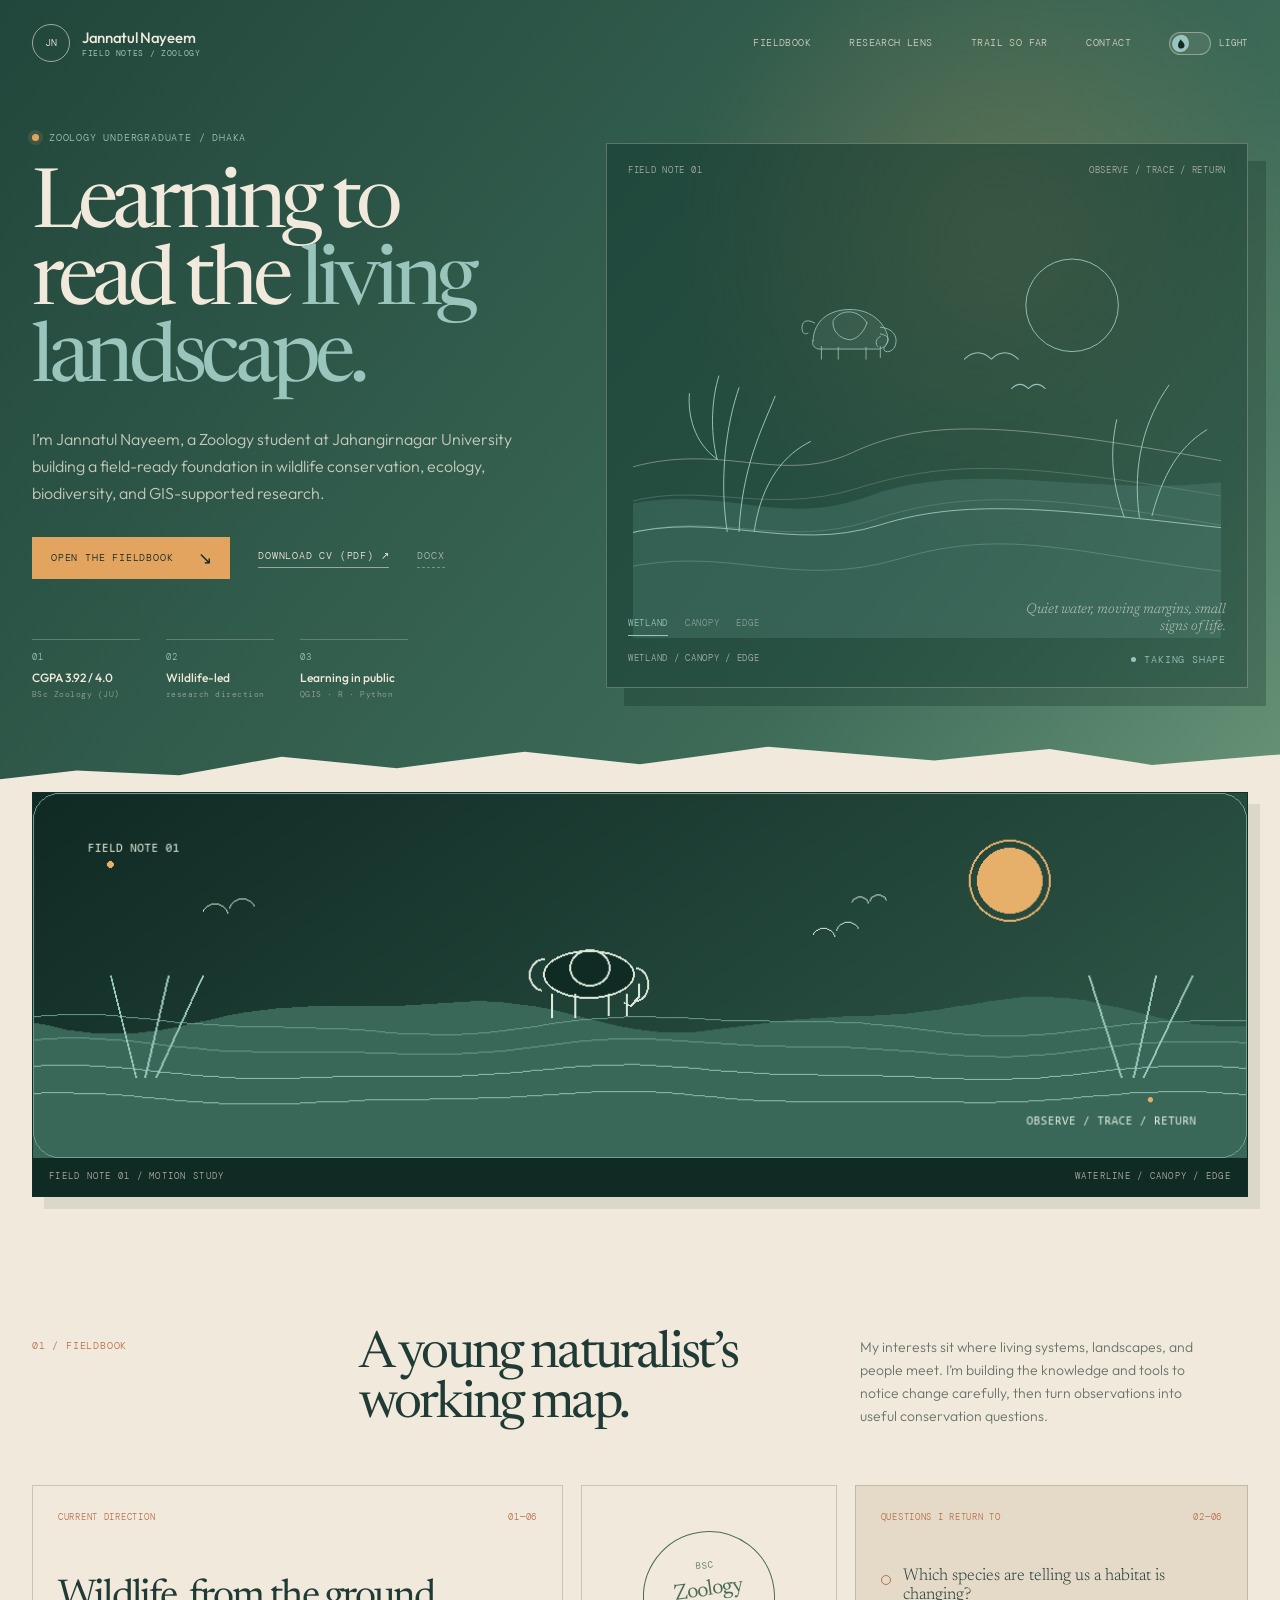
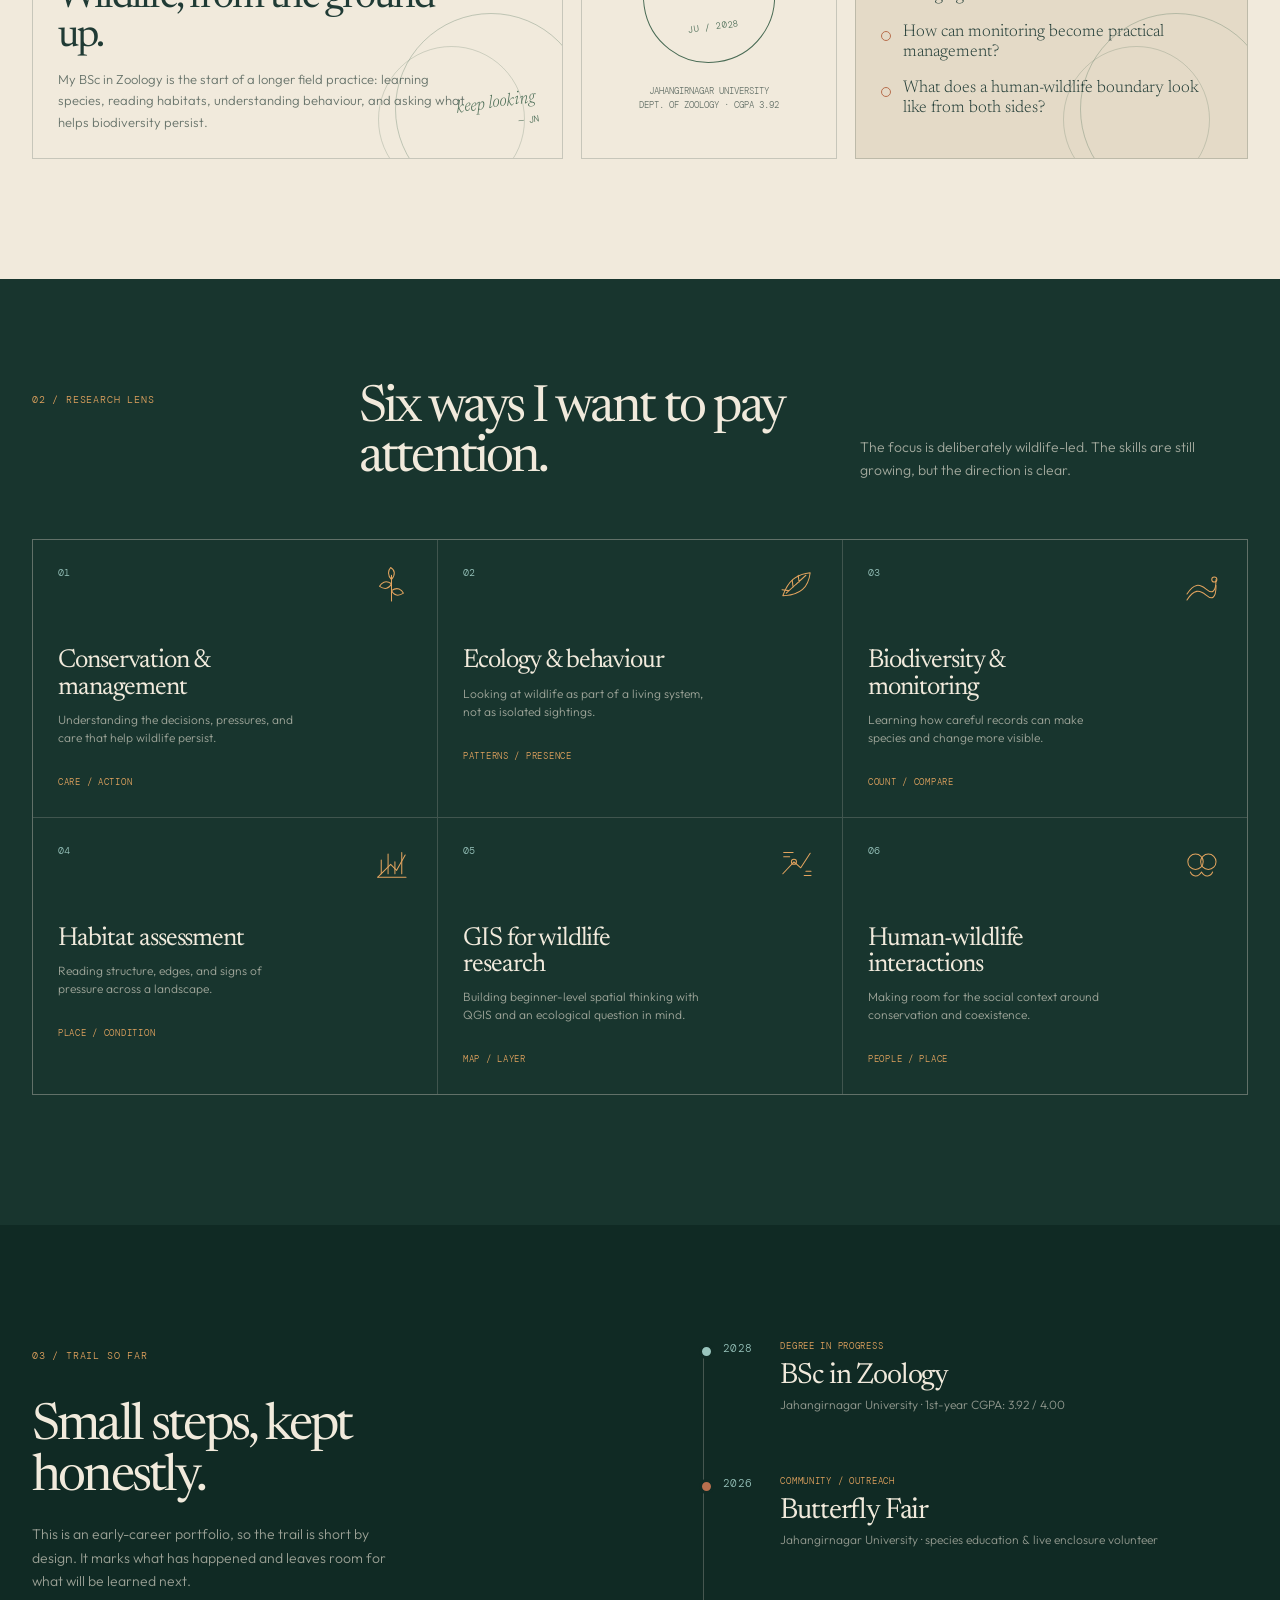
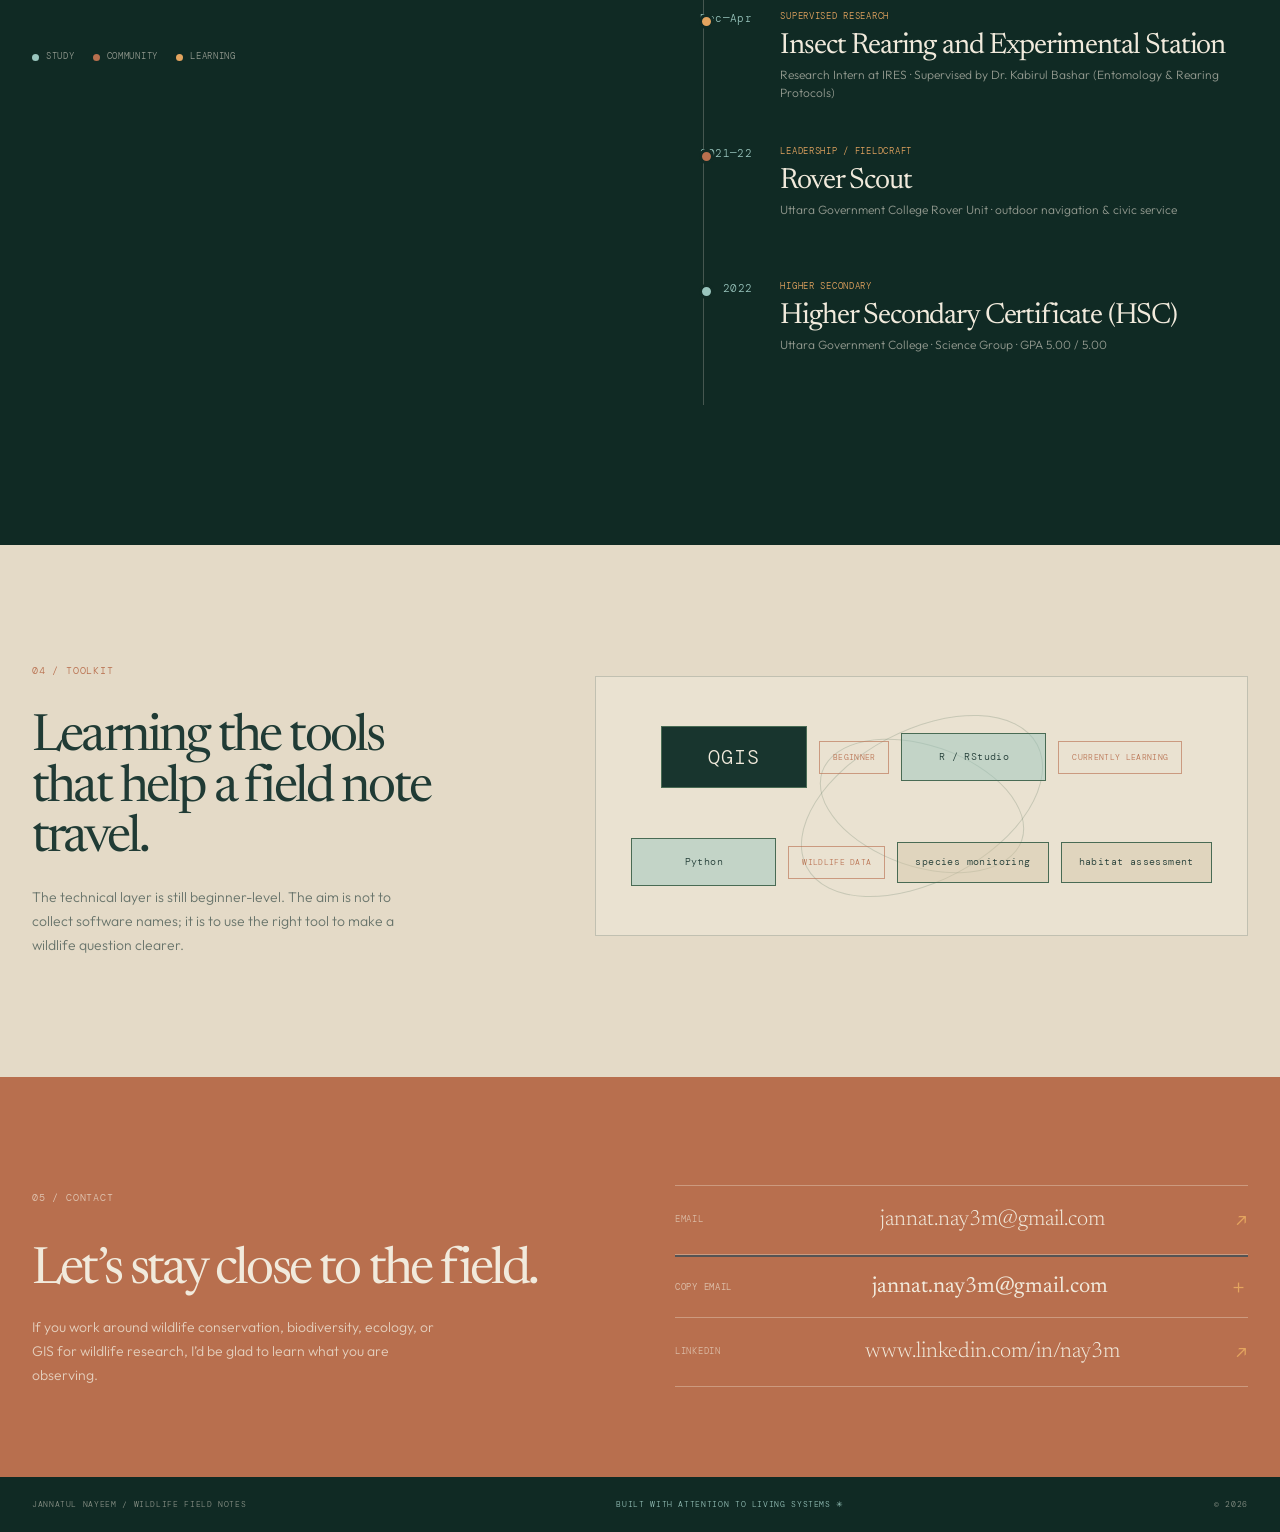
==== commit e4045731: "Add animated wildlife field note to portfolio" ====
--- a/index.html
+++ b/index.html
@@ -142,6 +142,18 @@
         </div>
       </section>
 
+      <section class="motion-note" aria-label="Animated wildlife field note">
+        <div class="section-shell">
+          <figure class="motion-note-card" data-reveal>
+            <img src="./assets/wildlife-field-notes.gif" alt="Animated field note showing a wetland, reeds, birds, and an elephant silhouette" loading="lazy">
+            <figcaption>
+              <span>FIELD NOTE 01 / MOTION STUDY</span>
+              <span>waterline / canopy / edge</span>
+            </figcaption>
+          </figure>
+        </div>
+      </section>
+
       <section class="paper-section" id="fieldbook" aria-labelledby="fieldbook-title">
         <div class="section-shell">
           <div class="section-heading" data-reveal>
--- a/styles.css
+++ b/styles.css
@@ -1131,6 +1131,45 @@
   background: var(--page);
 }
 
+.motion-note {
+  padding: 0 0 28px;
+  background: var(--page);
+}
+
+.motion-note-card {
+  position: relative;
+  margin: 0;
+  overflow: hidden;
+  border: 1px solid rgba(32, 59, 53, 0.2);
+  background: var(--deep);
+  box-shadow: 12px 12px 0 rgba(32, 59, 53, 0.1);
+}
+
+.motion-note-card img {
+  display: block;
+  width: 100%;
+  aspect-ratio: 10 / 3;
+  object-fit: cover;
+}
+
+.motion-note-card figcaption {
+  display: flex;
+  justify-content: space-between;
+  gap: 18px;
+  padding: 12px 16px;
+  color: rgba(241, 234, 220, 0.7);
+  background: var(--deep);
+  font-family: var(--mono);
+  font-size: 9px;
+  letter-spacing: 0.14em;
+  text-transform: uppercase;
+}
+
+html[data-theme="dark"] .motion-note-card {
+  border-color: rgba(220, 232, 218, 0.18);
+  box-shadow: 12px 12px 0 rgba(0, 0, 0, 0.2);
+}
+
 .section-heading {
   display: grid;
   grid-template-columns: 0.75fr 1.2fr 1fr;
@@ -2089,6 +2128,26 @@
     font-size: 11px;
   }
 
+  .motion-note {
+    padding-bottom: 20px;
+  }
+
+  .motion-note-card {
+    box-shadow: 7px 7px 0 rgba(32, 59, 53, 0.1);
+  }
+
+  .motion-note-card img {
+    aspect-ratio: 16 / 7;
+  }
+
+  .motion-note-card figcaption {
+    align-items: flex-start;
+    flex-direction: column;
+    gap: 6px;
+    padding: 10px 12px;
+    font-size: 8px;
+  }
+
   .paper-section,
   .research-section,
   .trail-section,
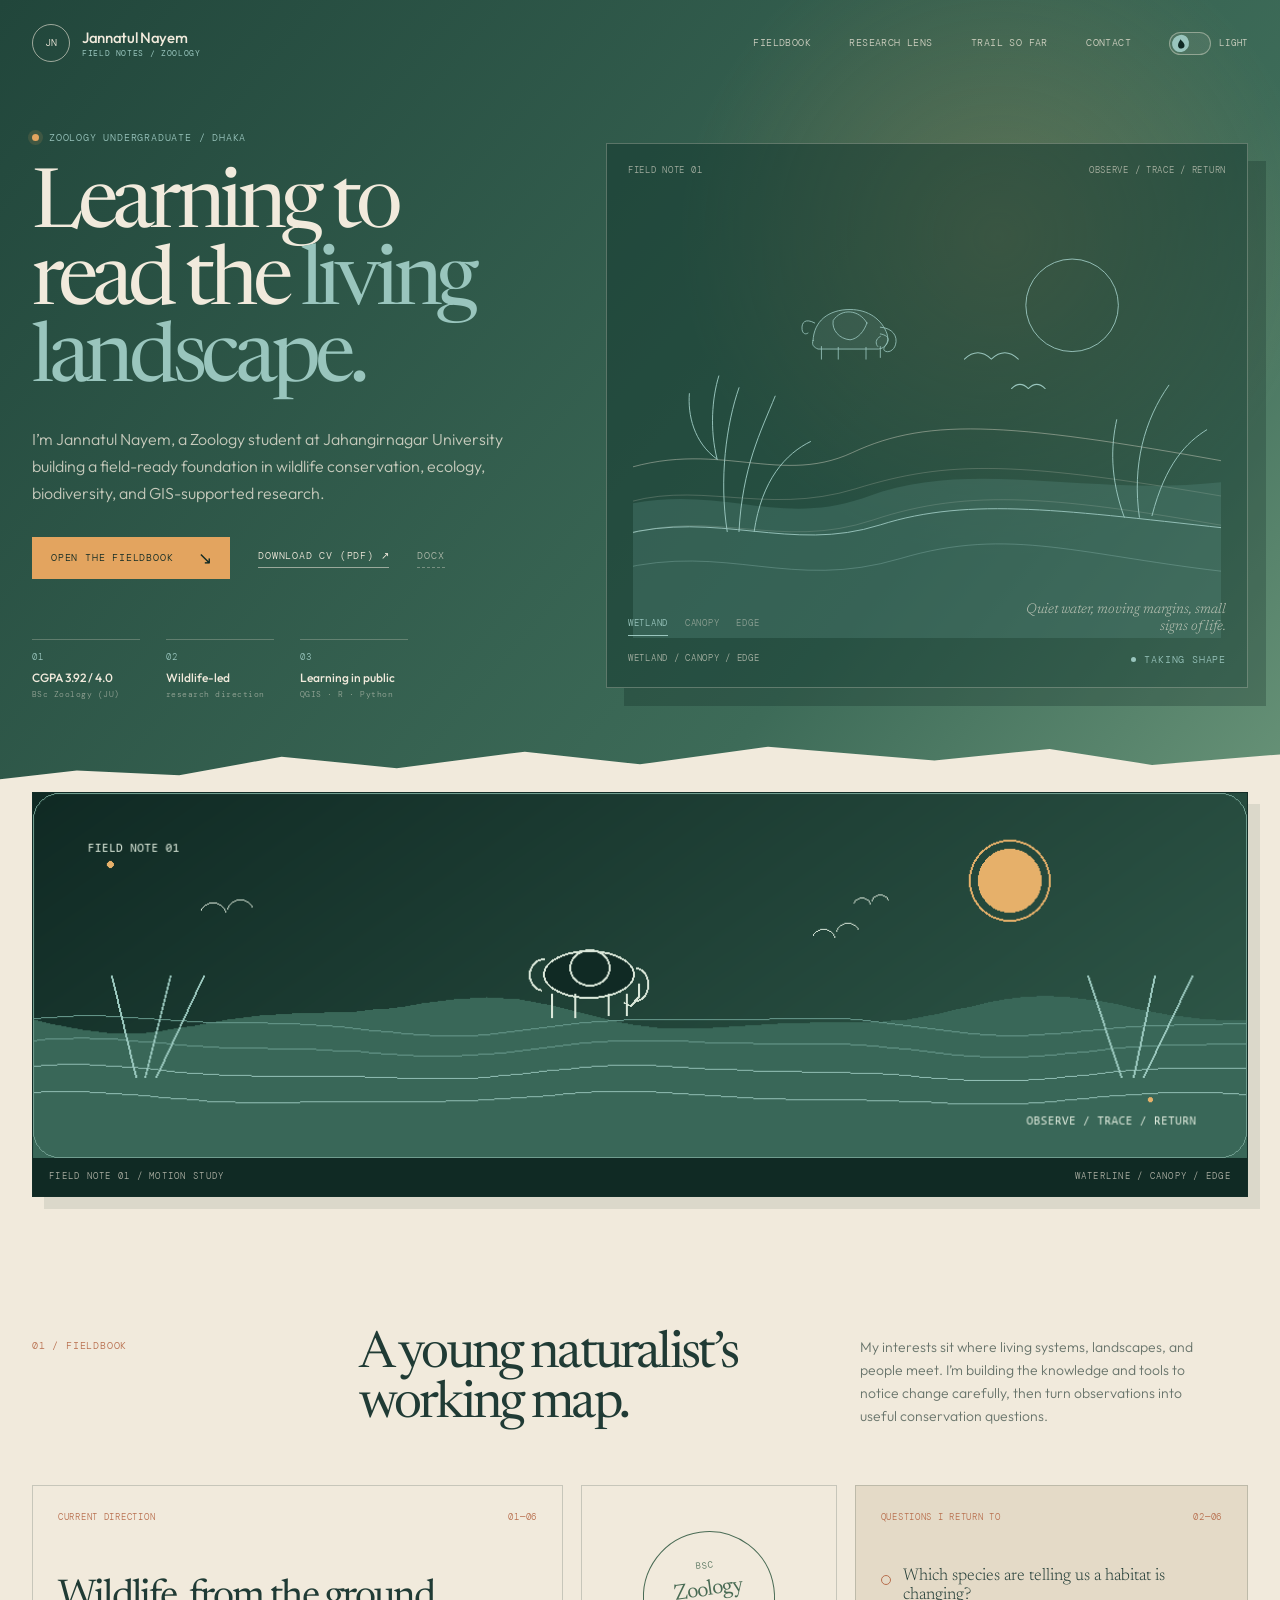
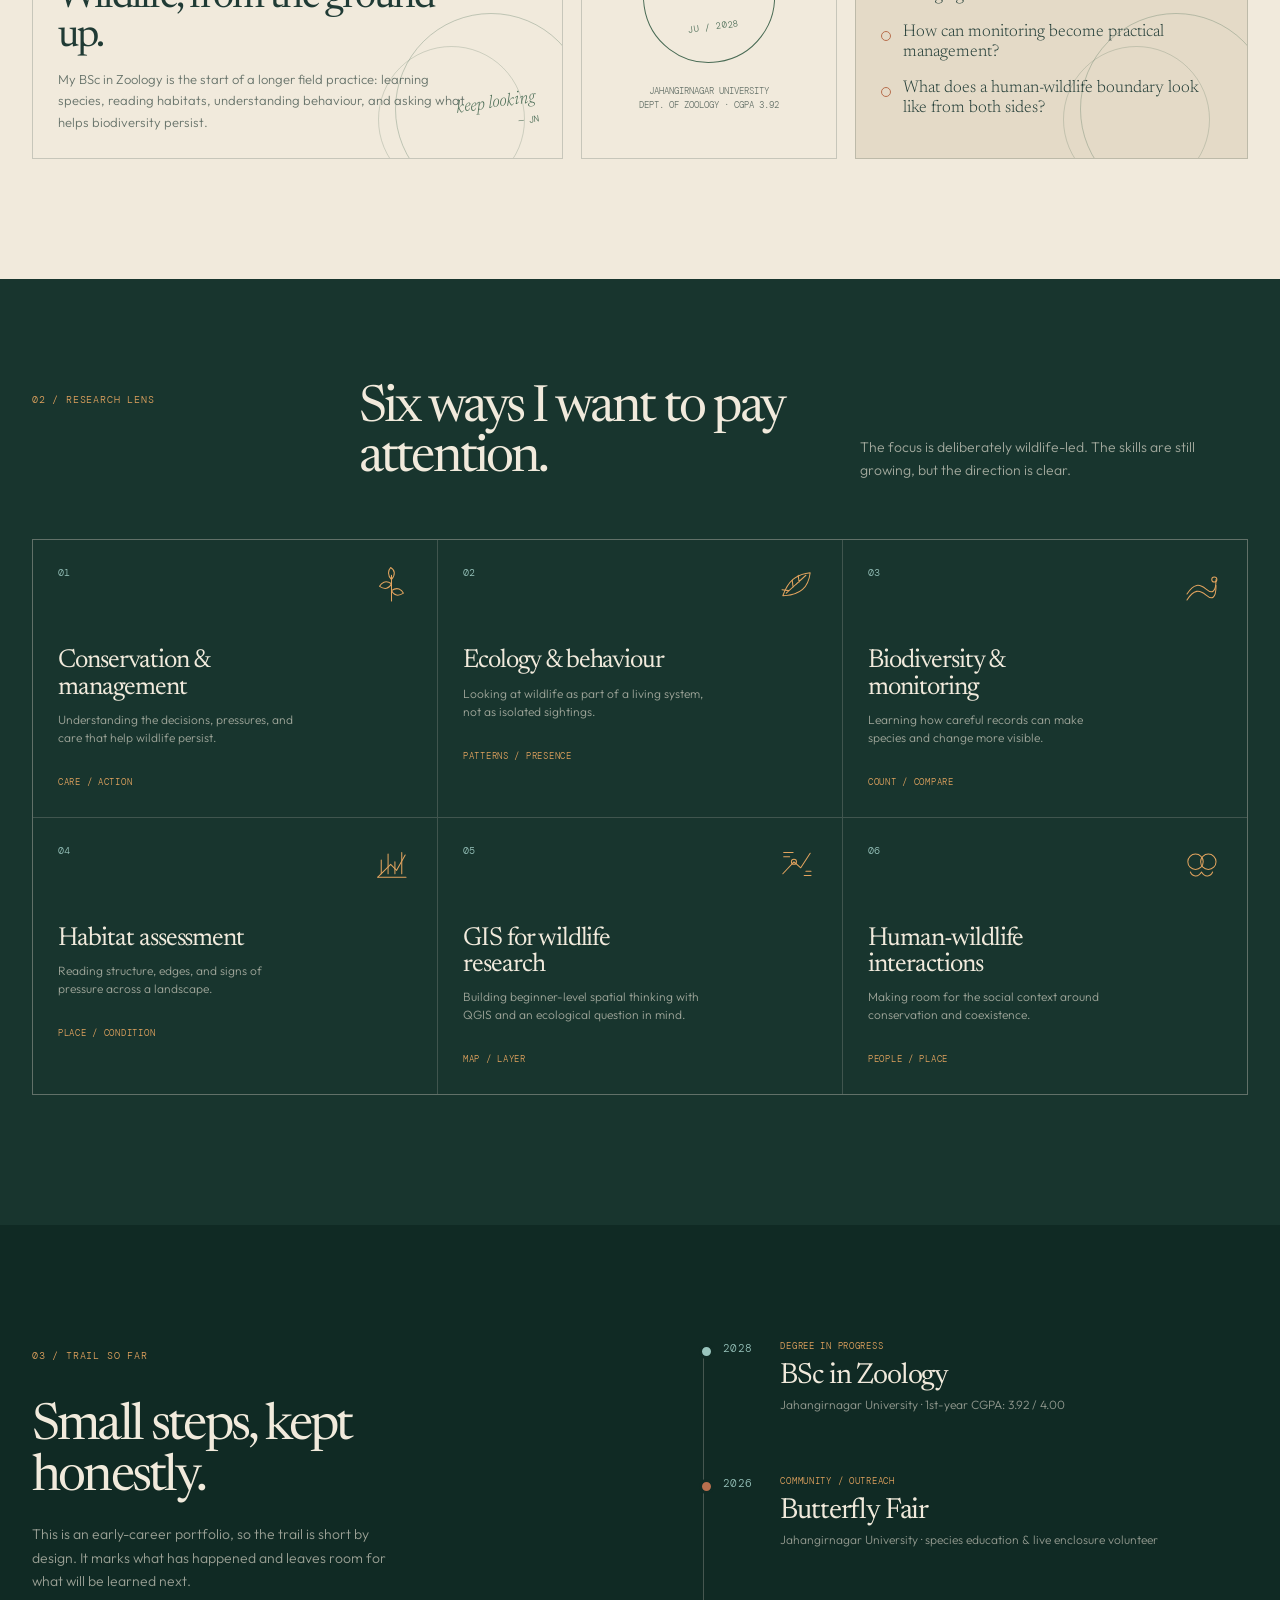
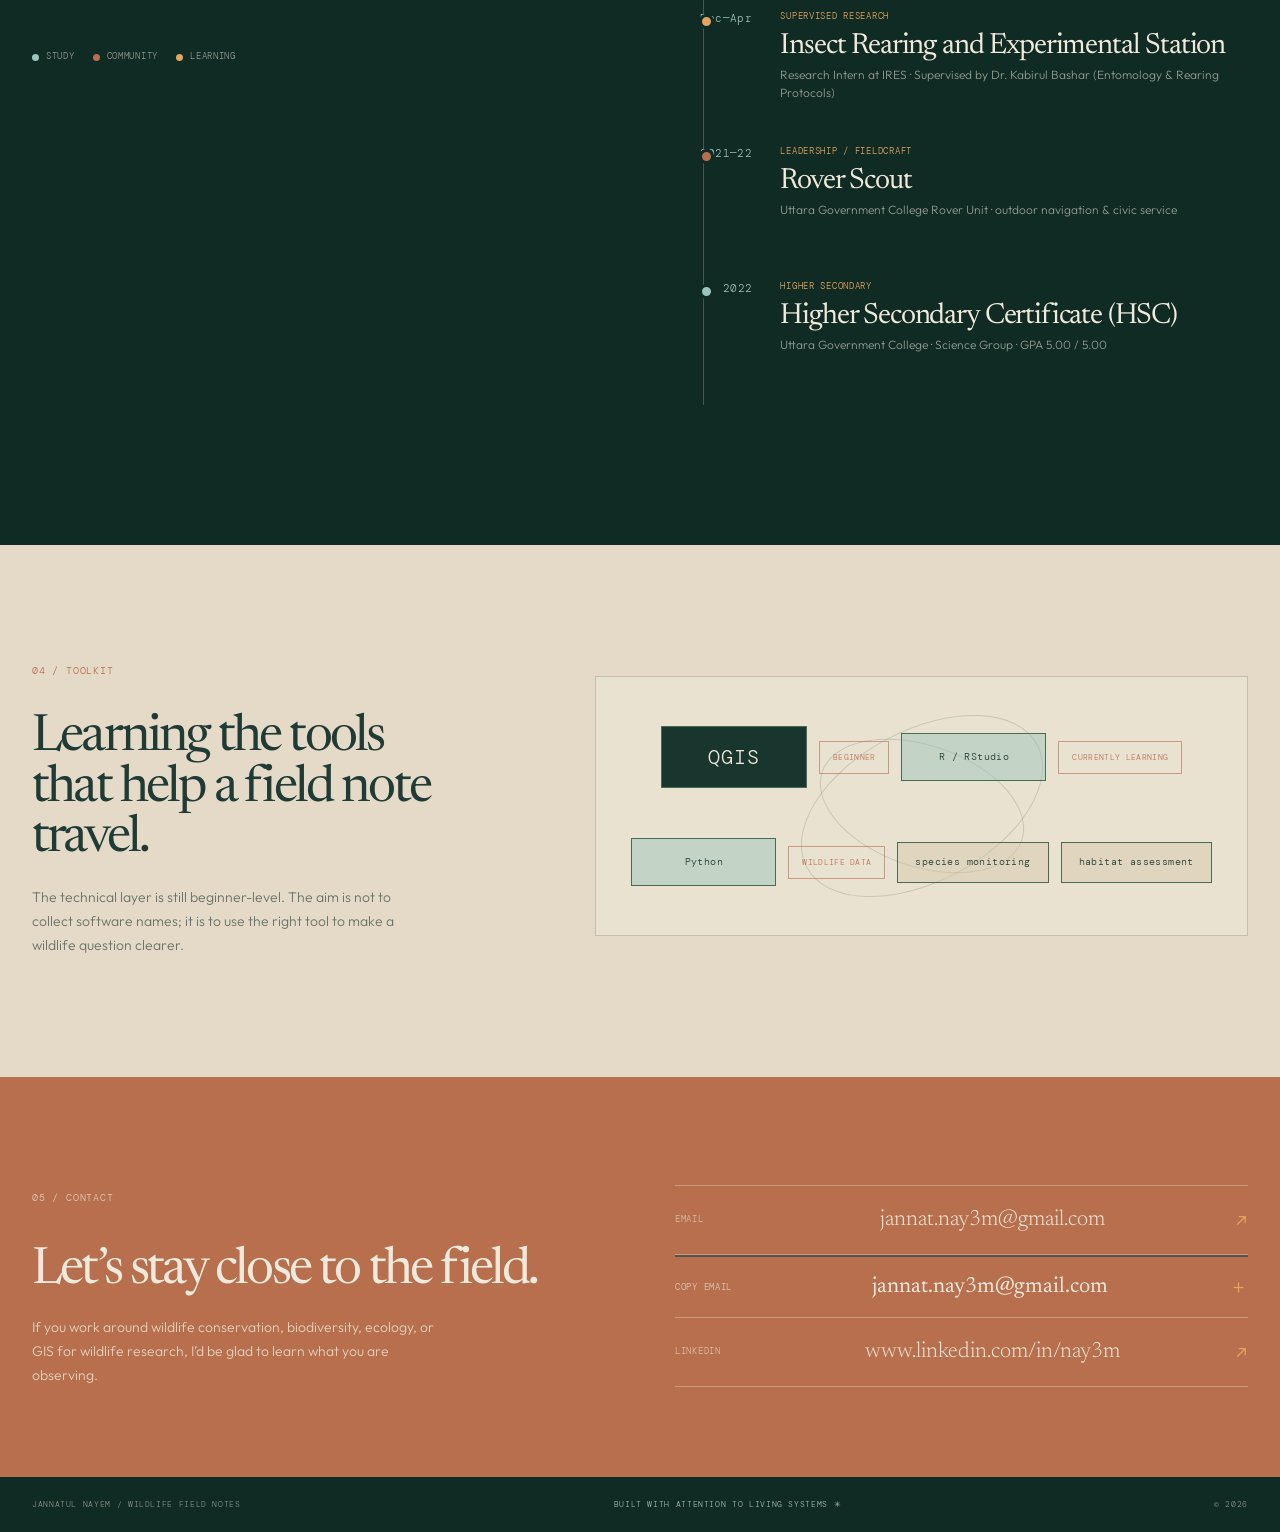
==== commit 07b6fbe4: "Correct name spelling across portfolio and CV" ====
--- a/index.html
+++ b/index.html
@@ -3,19 +3,19 @@
   <head>
     <meta charset="utf-8">
     <meta name="viewport" content="width=device-width, initial-scale=1">
-    <meta name="description" content="Jannatul Nayeem is a Zoology undergraduate building a field-ready foundation in wildlife conservation, biodiversity, species monitoring, habitat assessment, and GIS.">
+    <meta name="description" content="Jannatul Nayem is a Zoology undergraduate building a field-ready foundation in wildlife conservation, biodiversity, species monitoring, habitat assessment, and GIS.">
     <meta name="theme-color" content="#18352e">
-    <title>Jannatul Nayeem | Wildlife field notes</title>
+    <title>Jannatul Nayem | Wildlife field notes</title>
     <!-- Favicon & Social Meta -->
     <link rel="icon" type="image/svg+xml" href="./favicon.svg">
-    <meta property="og:title" content="Jannatul Nayeem | Wildlife field notes">
+    <meta property="og:title" content="Jannatul Nayem | Wildlife field notes">
     <meta property="og:description" content="Zoology undergraduate at Jahangirnagar University focusing on wildlife conservation, ecology, biodiversity monitoring, and GIS.">
     <meta property="og:type" content="website">
     <meta property="og:image" content="./og-preview.svg">
     <meta property="og:image:width" content="1200">
     <meta property="og:image:height" content="630">
     <meta name="twitter:card" content="summary_large_image">
-    <meta name="twitter:title" content="Jannatul Nayeem | Wildlife field notes">
+    <meta name="twitter:title" content="Jannatul Nayem | Wildlife field notes">
     <meta name="twitter:description" content="Zoology undergraduate at Jahangirnagar University focusing on wildlife conservation, ecology, biodiversity monitoring, and GIS.">
     <meta name="twitter:image" content="./og-preview.svg">
     <script>
@@ -57,9 +57,9 @@
     <header class="site-header" id="top">
       <div class="reading-progress" aria-hidden="true"></div>
       <div class="nav-wrap">
-        <a class="wordmark" href="#top" aria-label="Jannatul Nayeem home">
+        <a class="wordmark" href="#top" aria-label="Jannatul Nayem home">
           <span class="wordmark-mark">JN</span>
-          <span class="wordmark-copy">Jannatul Nayeem<small>field notes / zoology</small></span>
+          <span class="wordmark-copy">Jannatul Nayem<small>field notes / zoology</small></span>
         </a>
         <div class="nav-actions">
           <button class="menu-toggle" type="button" aria-expanded="false" aria-controls="site-nav">Menu<span class="menu-line"></span></button>
@@ -82,11 +82,11 @@
         <div class="hero-copy">
           <p class="eyebrow"><span class="eyebrow-dot"></span> Zoology undergraduate / Dhaka</p>
           <h1 id="hero-title">Learning to read the <em>living landscape.</em></h1>
-          <p class="hero-intro">I’m Jannatul Nayeem, a Zoology student at Jahangirnagar University building a field-ready foundation in wildlife conservation, ecology, biodiversity, and GIS-supported research.</p>
+          <p class="hero-intro">I’m Jannatul Nayem, a Zoology student at Jahangirnagar University building a field-ready foundation in wildlife conservation, ecology, biodiversity, and GIS-supported research.</p>
           <div class="hero-actions">
             <a class="button button-primary" href="#fieldbook">Open the fieldbook <span aria-hidden="true">↘</span></a>
-            <a class="text-link" href="./Jannatul-Nayeem-CV.pdf" target="_blank" rel="noopener">Download CV (PDF) <span aria-hidden="true">↗</span></a>
-            <a class="text-link text-link-subtle" href="./Jannatul-Nayeem-CV.docx">DOCX</a>
+            <a class="text-link" href="./Jannatul-Nayem-CV.pdf" target="_blank" rel="noopener">Download CV (PDF) <span aria-hidden="true">↗</span></a>
+            <a class="text-link text-link-subtle" href="./Jannatul-Nayem-CV.docx">DOCX</a>
           </div>
           <div class="hero-facts" aria-label="Quick facts">
             <div><span>01</span><strong>CGPA 3.92 / 4.0</strong><small>BSc Zoology (JU)</small></div>
@@ -289,7 +289,7 @@
 
     <footer class="site-footer">
       <div class="section-shell footer-inner">
-        <span>Jannatul Nayeem / wildlife field notes</span>
+        <span>Jannatul Nayem / wildlife field notes</span>
         <span>Built with attention to living systems <span aria-hidden="true">✳</span></span>
         <span>© <span data-year>2026</span></span>
       </div>
